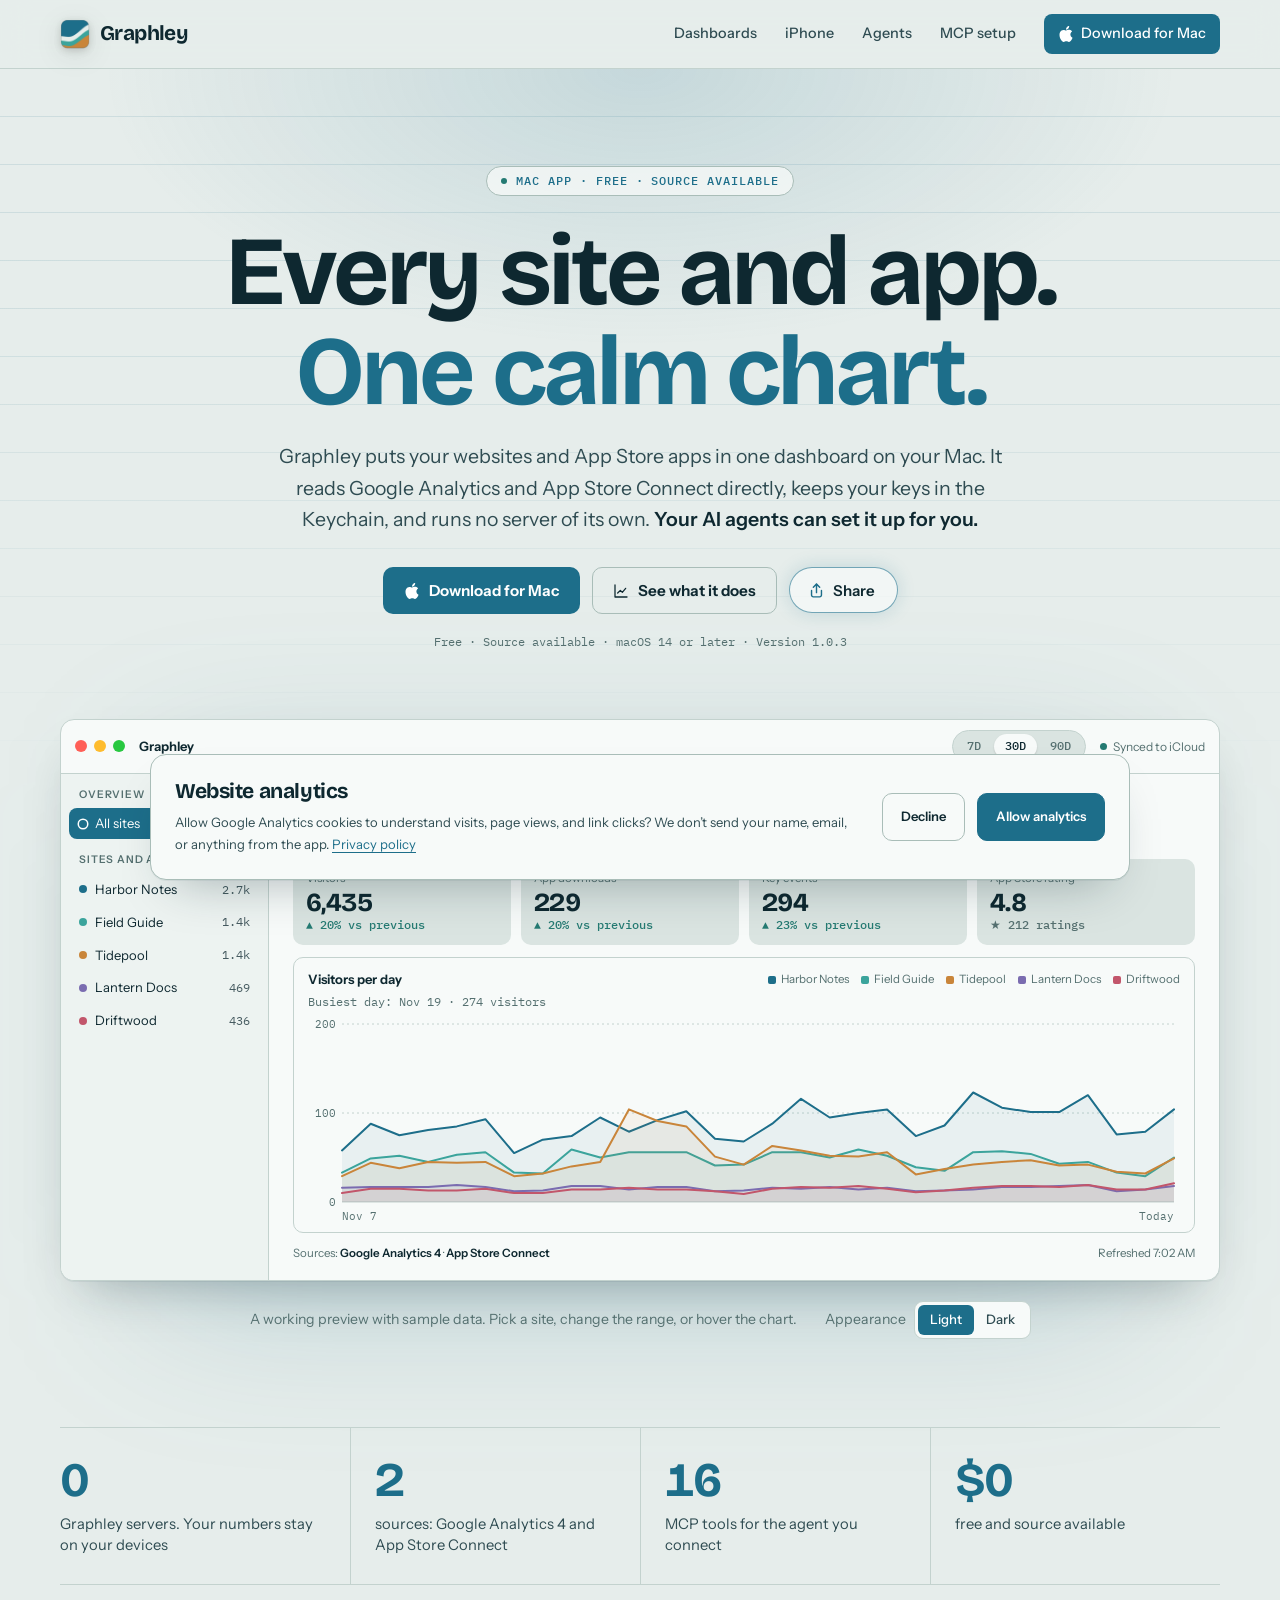
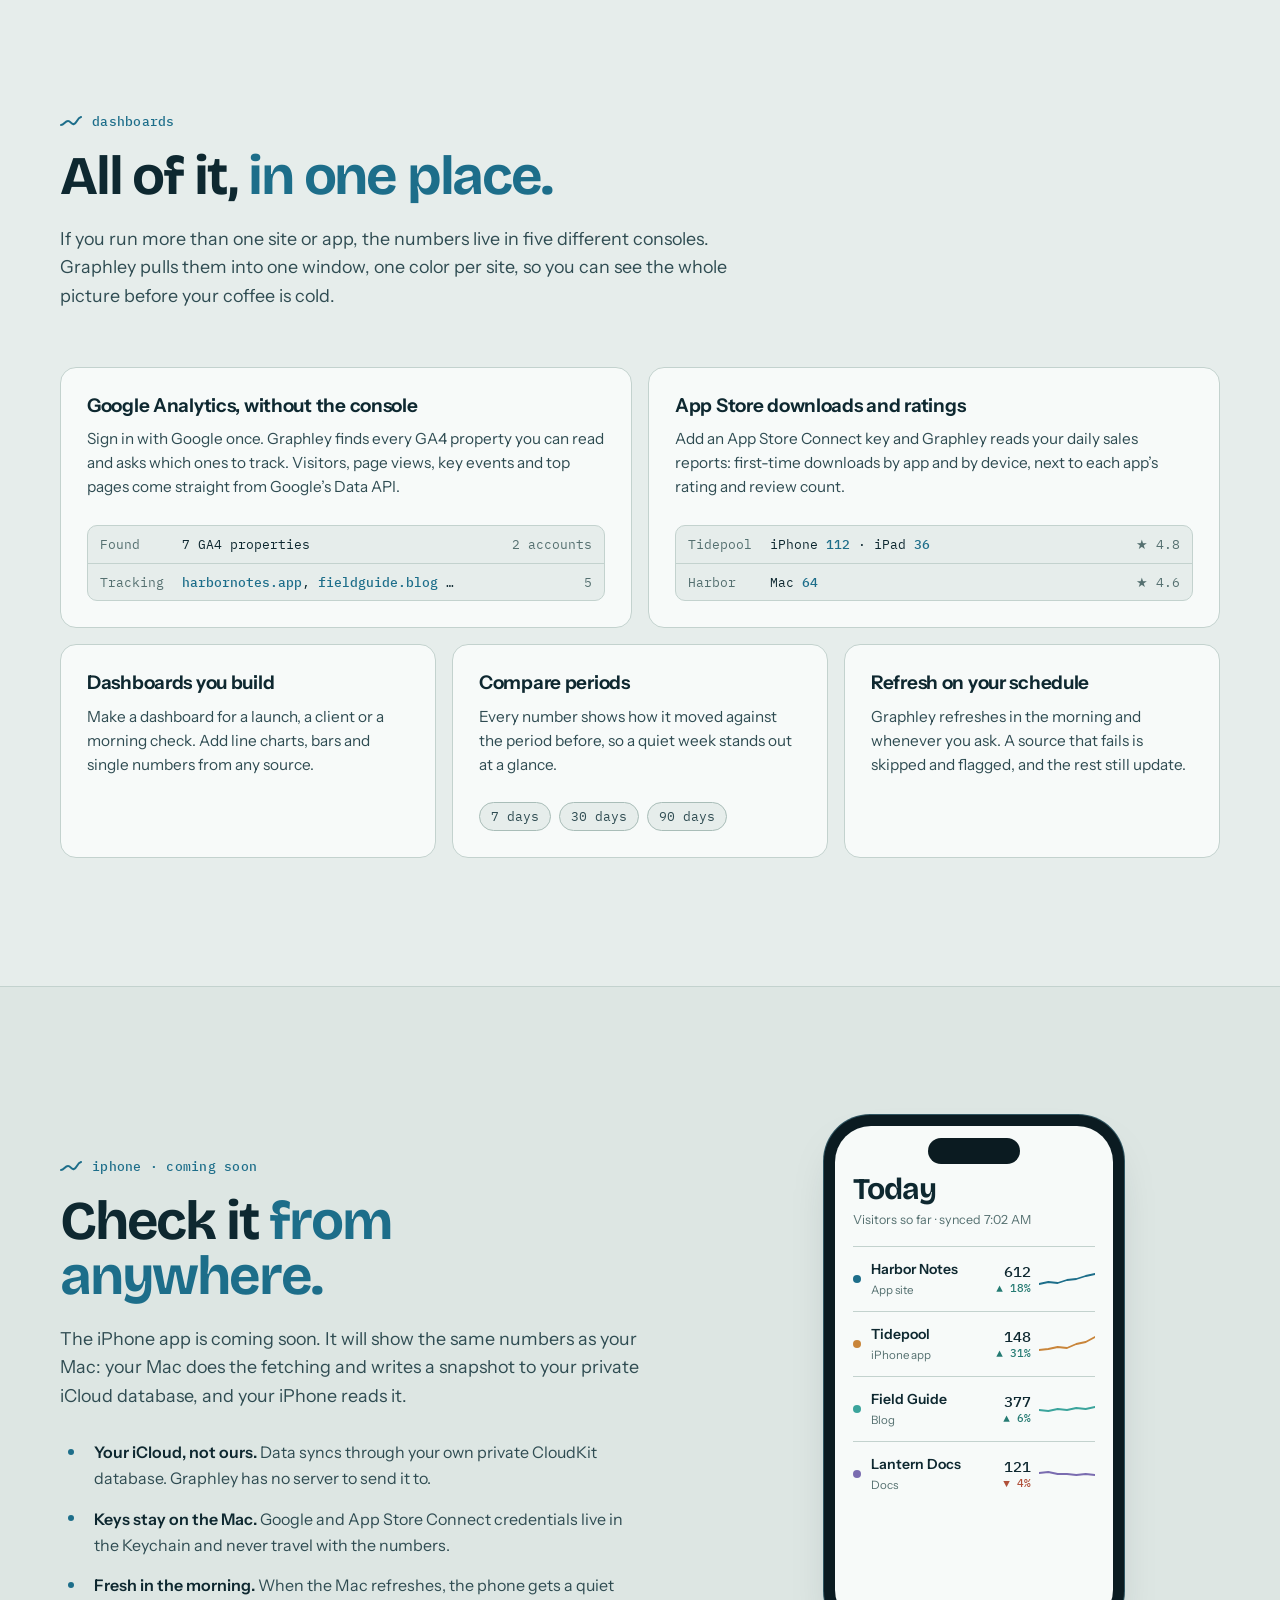
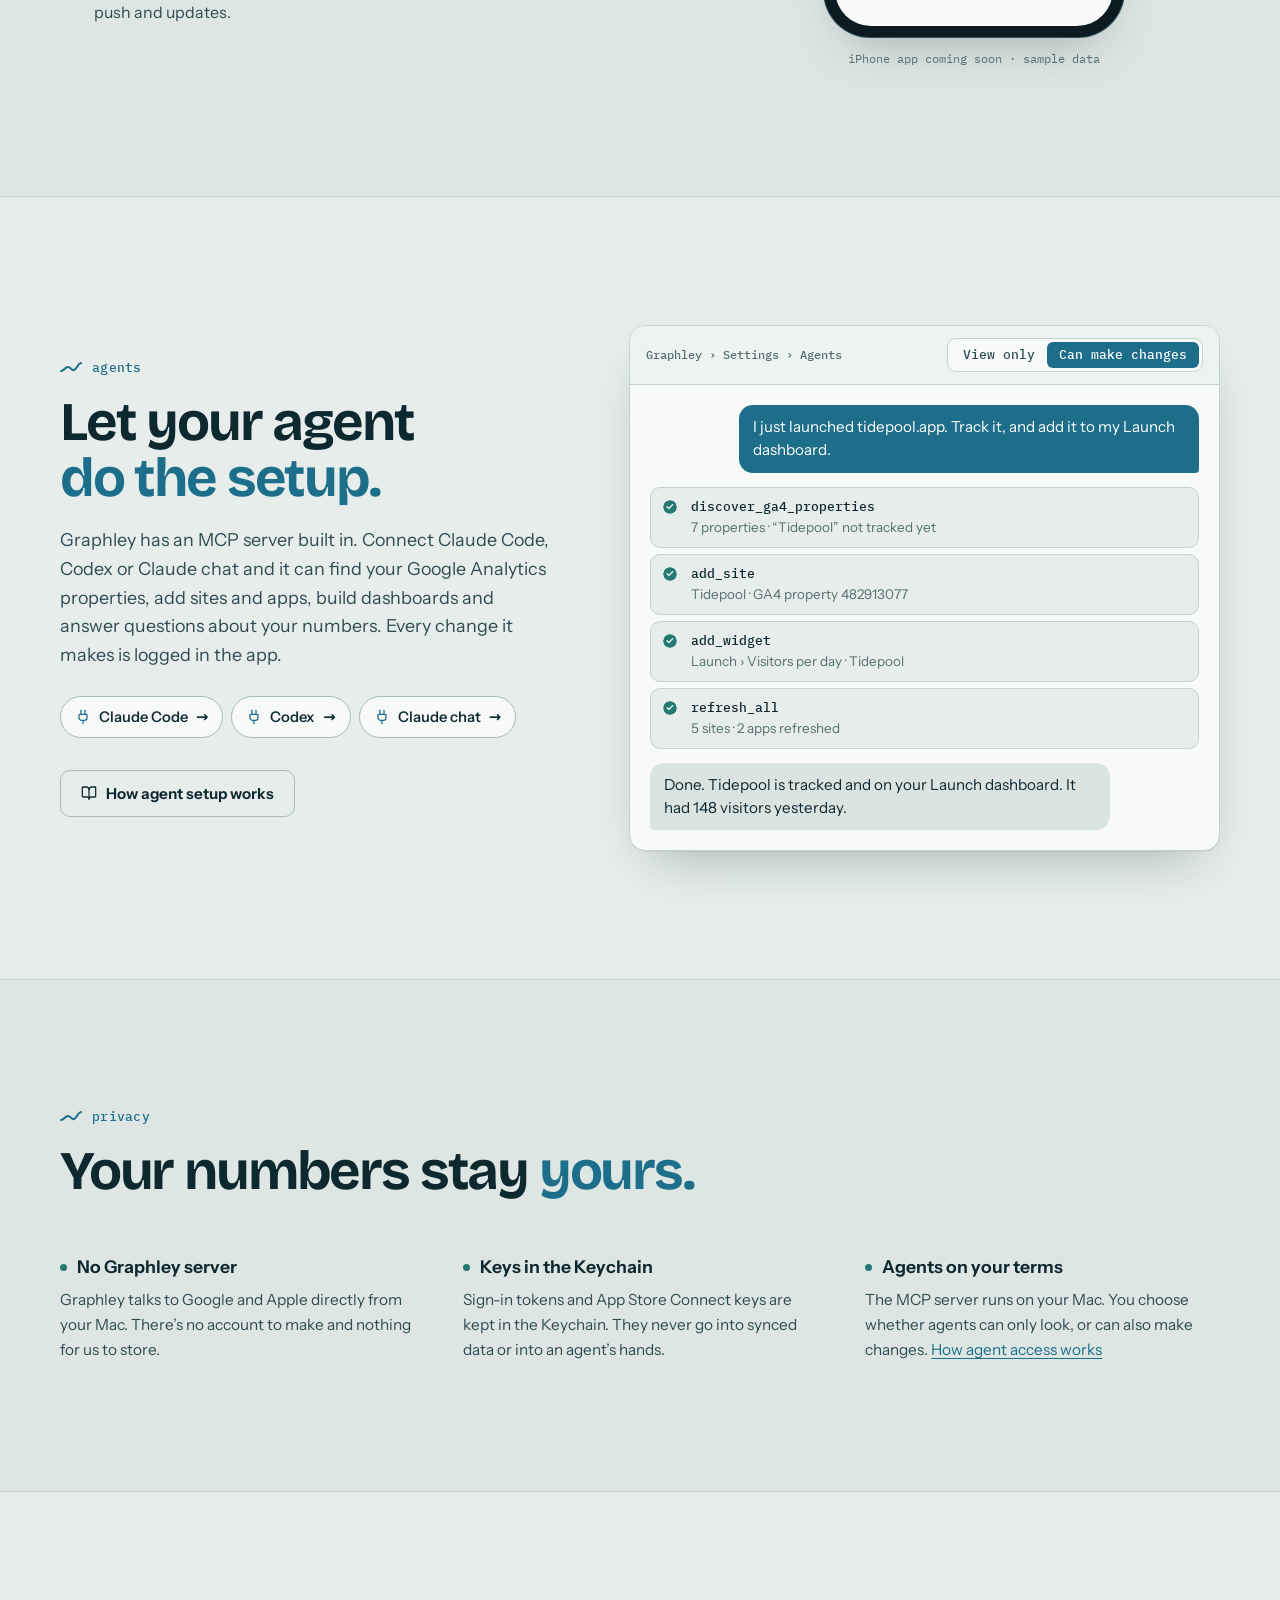
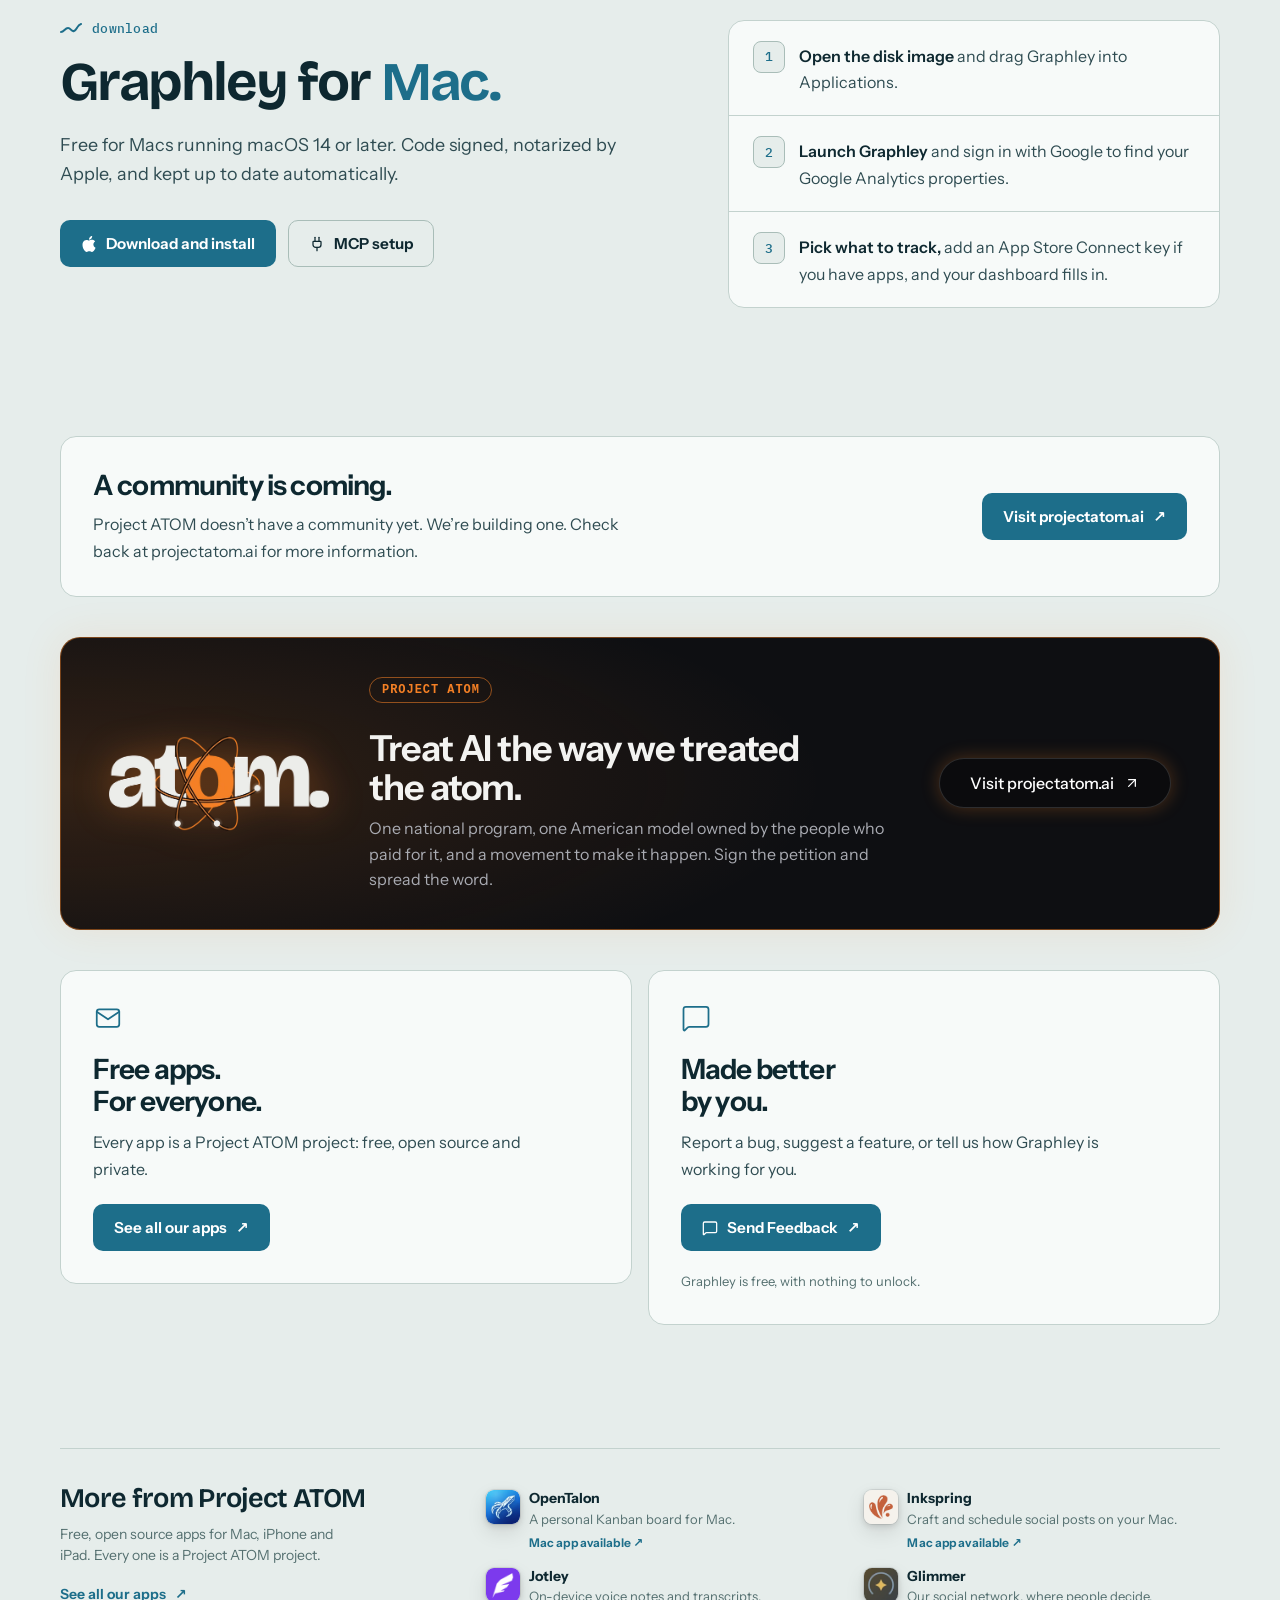
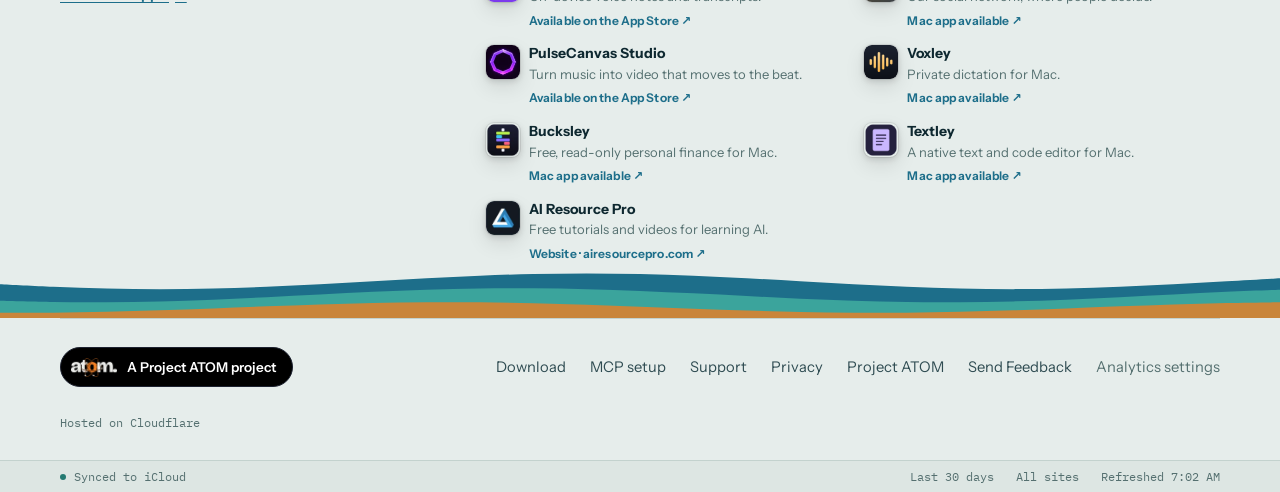
==== index.html @ 994858b3 "Describe Glimmer as our social network, not a life coach Co-Authored-By: Claude Opus 5.5 <noreply@an" ====
<!doctype html>
<html lang="en">
<head>
  <meta charset="utf-8">
  <meta name="viewport" content="width=device-width, initial-scale=1">
  <meta name="description" content="Graphley is a free, local-first analytics app for Mac. It puts every website and App Store app you run in one dashboard, from Google Analytics and App Store Connect, with no Graphley server. Your AI agents can set it up through its built-in MCP server. Free and source available. iPhone app coming soon.">
  <meta name="theme-color" content="#e6edeb" media="(prefers-color-scheme: light)">
  <meta name="theme-color" content="#0b1b21" media="(prefers-color-scheme: dark)">
  <link rel="canonical" href="https://graphley.ai/">
  <meta property="og:type" content="website">
  <meta property="og:site_name" content="Graphley">
  <meta property="og:locale" content="en_US">
  <meta property="og:title" content="Graphley · Your sites and apps in one dashboard, on your Mac">
  <meta property="og:description" content="Graphley is a free, local-first analytics app for Mac. It puts every website and App Store app you run in one dashboard, from Google Analytics and App Store Connect, with no Graphley server. Your AI agents can set it up through its built-in MCP server. Free and source available. iPhone app coming soon.">
  <meta property="og:url" content="https://graphley.ai/">
  <meta property="og:image" content="https://graphley.ai/social-card.png?v=20261124">
  <meta property="og:image:type" content="image/png">
  <meta property="og:image:width" content="1200">
  <meta property="og:image:height" content="630">
  <meta property="og:image:alt" content="Graphley. Every site and app, one calm chart. Analytics for your Mac. Free and source available.">
  <meta name="twitter:card" content="summary_large_image">
  <meta name="twitter:title" content="Graphley · Your sites and apps in one dashboard, on your Mac">
  <meta name="twitter:description" content="Graphley is a free, local-first analytics app for Mac. It puts every website and App Store app you run in one dashboard, from Google Analytics and App Store Connect, with no Graphley server. Your AI agents can set it up through its built-in MCP server. Free and source available. iPhone app coming soon.">
  <meta name="twitter:image" content="https://graphley.ai/social-card.png?v=20261124">
  <meta name="author" content="Project ATOM">
  <meta name="google-site-verification" content="0vROIKaO6XMvtjj9IjCOEPsr26qcvrqohH7mbLpWpfk">
  <meta name="msvalidate.01" content="E2001B47E91F72A19BB1E8E642B26928">
  <link rel="icon" href="/favicon.png?v=20261124" type="image/png">
  <link rel="apple-touch-icon" href="/assets/apple-touch-icon.png?v=20261124">
  <link rel="preload" href="/assets/fonts/bricolage-grotesque-latin-wght-normal.woff2" as="font" type="font/woff2" crossorigin>
  <link rel="stylesheet" href="/assets/site.css">
  <link rel="stylesheet" href="/atom-family.css">
  <link rel="stylesheet" href="/project-atom/project-atom-promo.css?v=20261126b">
  <script src="/assets/analytics.js" data-ga="G-5X9MHZPLGK" data-site="graphley" data-host="graphley.ai" data-privacy="/privacy/" data-footer=".footer nav" data-css="/assets/analytics.css" defer></script>
  <script src="/assets/site.js" defer></script>
  <script src="/assets/share.js" defer></script>
  <title>Graphley · Your sites and apps in one dashboard, on your Mac</title>
  <script type="application/ld+json">{"@context":"https://schema.org","@graph":[{"@type":"WebSite","@id":"https://graphley.ai/#website","url":"https://graphley.ai/","name":"Graphley","description":"Graphley is a free, local-first analytics app for Mac. It puts every website and App Store app you run in one dashboard, from Google Analytics and App Store Connect, with no Graphley server. Your AI agents can set it up through its built-in MCP server. Free and source available. iPhone app coming soon.","inLanguage":"en-US","publisher":{"@id":"https://projectatom.ai/#org"}},{"@type":"WebPage","@id":"https://graphley.ai/#webpage","url":"https://graphley.ai/","name":"Graphley · Your sites and apps in one dashboard, on your Mac","description":"Graphley is a free, local-first analytics app for Mac. It puts every website and App Store app you run in one dashboard, from Google Analytics and App Store Connect, with no Graphley server. Your AI agents can set it up through its built-in MCP server. Free and source available. iPhone app coming soon.","isPartOf":{"@id":"https://graphley.ai/#website"},"inLanguage":"en-US","publisher":{"@id":"https://projectatom.ai/#org"},"about":{"@id":"https://graphley.ai/#app"},"mainEntity":{"@id":"https://graphley.ai/#app"}},{"@type":"SoftwareApplication","@id":"https://graphley.ai/#app","name":"Graphley","url":"https://graphley.ai/","description":"Graphley is a free, local-first analytics app for Mac. It puts every website and App Store app you run in one dashboard, from Google Analytics and App Store Connect, with no Graphley server. Your AI agents can set it up through its built-in MCP server. Free and source available. iPhone app coming soon.","applicationCategory":"BusinessApplication","applicationSubCategory":"Web and app analytics","operatingSystem":"macOS 14 or later","softwareVersion":"1.0.3","isAccessibleForFree":true,"offers":{"@type":"Offer","price":"0","priceCurrency":"USD","availability":"https://schema.org/InStock"},"downloadUrl":"https://graphley.ai/downloads/Graphley-1.0.3.dmg","installUrl":"https://graphley.ai/download/","image":"https://graphley.ai/assets/icon.png?v=20261124","featureList":["Every website and App Store app in one dashboard","Google Analytics 4, App Store Connect, Search Console, Bing and follower sources","Dashboards you build from charts and numbers","Compare any period with the one before","Keys kept in the Keychain, never on a server","Signed automatic updates","Built-in MCP server with 23 tools for Claude Code, Codex and Claude chat"],"author":{"@id":"https://projectatom.ai/#org"},"publisher":{"@id":"https://projectatom.ai/#org"},"sameAs":["https://projectatom.ai/apps"]},{"@type":"Organization","@id":"https://projectatom.ai/#org","name":"Project ATOM","url":"https://projectatom.ai/","logo":"https://projectatom.ai/action/atom/atom-lockup.webp"}]}</script>
</head>
<body>
  <a class="skip" href="#main">Skip to content</a>
  <header class="site-header">
    <div class="shell nav">
      <a class="wordmark" href="/" aria-label="Graphley home"><img src="/assets/icon.png?v=20261124" alt="" width="30" height="30">Graphley</a>
      <nav aria-label="Main">
        <a class="nav-hide" href="/#dashboards">Dashboards</a>
        <a class="nav-hide" href="/#iphone">iPhone</a>
        <a class="nav-hide" href="/#agents">Agents</a>
        <a class="nav-hide-sm" href="/mcp/">MCP setup</a>
        <a class="nav-cta" href="/download/"><svg width="16" height="16" viewBox="0 0 24 24" fill="currentColor" aria-hidden="true" focusable="false"><path d="M12.152 6.896c-.948 0-2.415-1.078-3.96-1.04-2.04.027-3.91 1.183-4.961 3.014-2.117 3.675-.546 9.103 1.519 12.09 1.013 1.454 2.208 3.09 3.792 3.039 1.52-.065 2.09-.987 3.935-.987 1.831 0 2.35.987 3.96.948 1.637-.026 2.676-1.48 3.676-2.948 1.156-1.688 1.636-3.325 1.662-3.415-.039-.013-3.182-1.221-3.22-4.857-.026-3.04 2.48-4.494 2.597-4.559-1.429-2.09-3.623-2.324-4.39-2.376-2-.156-3.675 1.09-4.61 1.09zM15.53 3.83c.843-1.012 1.4-2.427 1.245-3.83-1.207.052-2.662.805-3.532 1.818-.78.896-1.454 2.338-1.273 3.714 1.338.104 2.715-.688 3.559-1.701"/></svg> Download for Mac</a>
      </nav>
    </div>
  </header>

  <main id="main">
    <section class="hero" aria-labelledby="hero-title">
      <div class="shell">
        <p class="pill"><i></i>Mac app · Free · Source available</p>
        <h1 id="hero-title">Every site and app. <em>One calm chart.</em></h1>
        <p class="lead">Graphley puts your websites and App Store apps in one dashboard on your Mac. It reads Google Analytics and App Store Connect directly, keeps your keys in the Keychain, and runs no server of its own. <strong>Your AI agents can set it up for you.</strong></p>
        <div class="actions">
          <a class="button" href="/download/"><svg width="16" height="16" viewBox="0 0 24 24" fill="currentColor" aria-hidden="true" focusable="false"><path d="M12.152 6.896c-.948 0-2.415-1.078-3.96-1.04-2.04.027-3.91 1.183-4.961 3.014-2.117 3.675-.546 9.103 1.519 12.09 1.013 1.454 2.208 3.09 3.792 3.039 1.52-.065 2.09-.987 3.935-.987 1.831 0 2.35.987 3.96.948 1.637-.026 2.676-1.48 3.676-2.948 1.156-1.688 1.636-3.325 1.662-3.415-.039-.013-3.182-1.221-3.22-4.857-.026-3.04 2.48-4.494 2.597-4.559-1.429-2.09-3.623-2.324-4.39-2.376-2-.156-3.675 1.09-4.61 1.09zM15.53 3.83c.843-1.012 1.4-2.427 1.245-3.83-1.207.052-2.662.805-3.532 1.818-.78.896-1.454 2.338-1.273 3.714 1.338.104 2.715-.688 3.559-1.701"/></svg> Download for Mac</a>
          <a class="button secondary" href="#dashboards"><svg width="16" height="16" viewBox="0 0 24 24" fill="none" stroke="currentColor" stroke-width="1.9" stroke-linecap="round" stroke-linejoin="round" aria-hidden="true"><path d="M3 3v18h18"/><path d="m7 15 4-4 3 3 5-6"/></svg>See what it does</a>
          <button type="button" class="pm-share-btn gx-share" data-pm-share data-share-url="https://graphley.ai/" data-share-title="Graphley" data-share-text="Every site and app in one calm chart, on your Mac. Free." aria-haspopup="menu" aria-label="Share Graphley"><svg viewBox="0 0 24 24" fill="none" stroke="currentColor" stroke-width="2" stroke-linecap="round" stroke-linejoin="round" aria-hidden="true"><path d="M12 3v12"/><path d="m7.5 7.5 4.5-4.5 4.5 4.5"/><path d="M5 12v6.5A2.5 2.5 0 0 0 7.5 21h9a2.5 2.5 0 0 0 2.5-2.5V12"/></svg><span data-pm-share-label>Share</span></button>
        </div>
        <p class="fineprint">Free · Source available · macOS 14 or later · Version <span data-release="version">1.0.3</span></p>

        <div class="stage">
          <div class="gw" data-appearance="light" role="group" aria-label="Working preview of the Graphley window, with sample data">
            <div class="gw-title">
              <span class="lights" aria-hidden="true"><i></i><i></i><i></i></span>
              <b>Graphley</b>
              <span class="grow"></span>
              <span class="seg" role="group" aria-label="Date range">
                <button type="button" data-days="7" aria-pressed="false">7D</button>
                <button type="button" data-days="30" aria-pressed="true">30D</button>
                <button type="button" data-days="90" aria-pressed="false">90D</button>
              </span>
              <span class="sync"><i></i><span>Synced to iCloud</span></span>
            </div>
            <div class="gw-body">
              <div class="gw-side">
                <span class="side-label">Overview</span>
                <button type="button" class="site" data-site-to="all" aria-pressed="true"><span class="dot k1"></span>All sites<span class="n">5</span></button>
                <span class="side-label">Sites and apps</span>
                <button type="button" class="site" data-site-to="harbor" aria-pressed="false"><span class="dot k1"></span>Harbor Notes<span class="n">–</span></button>
                <button type="button" class="site" data-site-to="field" aria-pressed="false"><span class="dot k2"></span>Field Guide<span class="n">–</span></button>
                <button type="button" class="site" data-site-to="tidepool" aria-pressed="false"><span class="dot k3"></span>Tidepool<span class="n">–</span></button>
                <button type="button" class="site" data-site-to="lantern" aria-pressed="false"><span class="dot k4"></span>Lantern Docs<span class="n">–</span></button>
                <button type="button" class="site" data-site-to="drift" aria-pressed="false"><span class="dot k5"></span>Driftwood<span class="n">–</span></button>
              </div>
              <div class="gw-main">
                <div class="gw-head"><h3 data-k="title">All sites</h3><p data-k="sub">5 sites and apps · last 30 days</p></div>
                <div class="gw-kpis">
                  <div class="gw-kpi" data-i="0"><div class="l">Visitors</div><div class="v">–</div><div class="d"></div></div>
                  <div class="gw-kpi" data-i="1"><div class="l">App downloads</div><div class="v">–</div><div class="d"></div></div>
                  <div class="gw-kpi" data-i="2"><div class="l">Key events</div><div class="v">–</div><div class="d"></div></div>
                  <div class="gw-kpi"><div class="l">App Store rating</div><div class="v">4.8</div><div class="d">★ 212 ratings</div></div>
                </div>
                <div class="gw-chart">
                  <div class="gw-chart-head"><b>Visitors per day</b><span class="gw-legend"><span data-site="harbor"><i class="k1"></i>Harbor Notes</span><span data-site="field"><i class="k2"></i>Field Guide</span><span data-site="tidepool"><i class="k3"></i>Tidepool</span><span data-site="lantern"><i class="k4"></i>Lantern Docs</span><span data-site="drift"><i class="k5"></i>Driftwood</span></span><span class="gw-readout" aria-live="polite"></span></div>
                  <svg viewBox="0 0 640 200" role="img" aria-label="Line chart of visitors per day, one line per site"></svg>
                </div>
                <div class="gw-foot"><span>Sources: <b>Google Analytics 4</b> · <b>App Store Connect</b></span><span>Refreshed 7:02 AM</span></div>
              </div>
            </div>
          </div>
          <div class="stage-note">
            <span>A working preview with sample data. Pick a site, change the range, or hover the chart.</span>
            <span class="chooser"><span id="look-label">Appearance</span>
              <span class="opts" role="group" aria-labelledby="look-label">
                <button type="button" data-look="light" aria-pressed="true">Light</button>
                <button type="button" data-look="dark" aria-pressed="false">Dark</button>
              </span>
            </span>
          </div>
        </div>

        <dl class="facts">
          <div><dt>0</dt><dd>Graphley servers. Your numbers stay on your devices</dd></div>
          <div><dt>2</dt><dd>sources: Google Analytics 4 and App Store Connect</dd></div>
          <div><dt>16</dt><dd>MCP tools for the agent you connect</dd></div>
          <div><dt>$0</dt><dd>free and source available</dd></div>
        </dl>
      </div>
    </section>

    <section id="dashboards" class="section">
      <div class="shell">
        <div class="section-head">
          <span class="mark">dashboards</span>
          <h2>All of it, <em>in one place.</em></h2>
          <p class="lead">If you run more than one site or app, the numbers live in five different consoles. Graphley pulls them into one window, one color per site, so you can see the whole picture before your coffee is cold.</p>
        </div>
        <div class="bento">
          <article class="card wide">
            <h3>Google Analytics, without the console</h3>
            <p>Sign in with Google once. Graphley finds every GA4 property you can read and asks which ones to track. Visitors, page views, key events and top pages come straight from Google’s Data API.</p>
            <div class="visual"><div class="mini" aria-hidden="true">
              <div class="mini-row"><span class="lbl">Found</span><span class="val">7 GA4 properties</span><span class="end">2 accounts</span></div>
              <div class="mini-row"><span class="lbl">Tracking</span><span class="val"><b>harbornotes.app</b>, <b>fieldguide.blog</b> …</span><span class="end">5</span></div>
            </div></div>
          </article>
          <article class="card wide">
            <h3>App Store downloads and ratings</h3>
            <p>Add an App Store Connect key and Graphley reads your daily sales reports: first-time downloads by app and by device, next to each app’s rating and review count.</p>
            <div class="visual"><div class="mini" aria-hidden="true">
              <div class="mini-row"><span class="lbl">Tidepool</span><span class="val">iPhone <b>112</b> · iPad <b>36</b></span><span class="end">★ 4.8</span></div>
              <div class="mini-row"><span class="lbl">Harbor</span><span class="val">Mac <b>64</b></span><span class="end">★ 4.6</span></div>
            </div></div>
          </article>
          <article class="card">
            <h3>Dashboards you build</h3>
            <p>Make a dashboard for a launch, a client or a morning check. Add line charts, bars and single numbers from any source.</p>
          </article>
          <article class="card">
            <h3>Compare periods</h3>
            <p>Every number shows how it moved against the period before, so a quiet week stands out at a glance.</p>
            <div class="visual"><ul class="chips"><li>7 days</li><li>30 days</li><li>90 days</li></ul></div>
          </article>
          <article class="card">
            <h3>Refresh on your schedule</h3>
            <p>Graphley refreshes in the morning and whenever you ask. A source that fails is skipped and flagged, and the rest still update.</p>
          </article>
        </div>
      </div>
    </section>

    <section id="iphone" class="section band">
      <div class="shell split">
        <div>
          <span class="mark">iphone · coming soon</span>
          <h2>Check it <em>from anywhere.</em></h2>
          <p class="lead">The iPhone app is coming soon. It will show the same numbers as your Mac: your Mac does the fetching and writes a snapshot to your private iCloud database, and your iPhone reads it.</p>
          <ul class="ticks">
            <li><span><strong>Your iCloud, not ours.</strong> Data syncs through your own private CloudKit database. Graphley has no server to send it to.</span></li>
            <li><span><strong>Keys stay on the Mac.</strong> Google and App Store Connect credentials live in the Keychain and never travel with the numbers.</span></li>
            <li><span><strong>Fresh in the morning.</strong> When the Mac refreshes, the phone gets a quiet push and updates.</span></li>
          </ul>
        </div>
        <figure class="phone">
          <div class="phone-frame">
            <div class="phone-screen">
              <h4>Today</h4>
              <p class="sub">Visitors so far · synced 7:02 AM</p>
              <div class="phone-row"><i class="k1"></i><span><b>Harbor Notes</b><small>App site</small></span><span class="num">612<svg viewBox="0 0 56 20" aria-hidden="true"><path class="k1" d="M0.0 15.0 L9.3 13.0 L18.7 14.0 L28.0 11.0 L37.3 10.0 L46.7 7.0 L56.0 5.0"/></svg><em class="">▲ 18%</em></span></div>
              <div class="phone-row"><i class="k3"></i><span><b>Tidepool</b><small>iPhone app</small></span><span class="num">148<svg viewBox="0 0 56 20" aria-hidden="true"><path class="k3" d="M0.0 16.0 L9.3 15.0 L18.7 13.0 L28.0 14.0 L37.3 10.0 L46.7 8.0 L56.0 3.0"/></svg><em class="">▲ 31%</em></span></div>
              <div class="phone-row"><i class="k2"></i><span><b>Field Guide</b><small>Blog</small></span><span class="num">377<svg viewBox="0 0 56 20" aria-hidden="true"><path class="k2" d="M0.0 11.0 L9.3 12.0 L18.7 10.0 L28.0 11.0 L37.3 9.0 L46.7 10.0 L56.0 8.0"/></svg><em class="">▲ 6%</em></span></div>
              <div class="phone-row"><i class="k4"></i><span><b>Lantern Docs</b><small>Docs</small></span><span class="num">121<svg viewBox="0 0 56 20" aria-hidden="true"><path class="k4" d="M0.0 9.0 L9.3 8.0 L18.7 10.0 L28.0 10.0 L37.3 11.0 L46.7 10.0 L56.0 11.0"/></svg><em class="down">▼ 4%</em></span></div>
            </div>
          </div>
          <figcaption>iPhone app coming soon · sample data</figcaption>
        </figure>
      </div>
    </section>

    <section id="agents" class="section">
      <div class="shell agent">
        <div>
          <span class="mark">agents</span>
          <h2>Let your agent <em>do the setup.</em></h2>
          <p class="lead">Graphley has an MCP server built in. Connect Claude Code, Codex or Claude chat and it can find your Google Analytics properties, add sites and apps, build dashboards and answer questions about your numbers. Every change it makes is logged in the app.</p>
          <div class="clients">
            <a href="/mcp/#claude-code"><svg width="16" height="16" viewBox="0 0 24 24" fill="none" stroke="currentColor" stroke-width="1.9" stroke-linecap="round" stroke-linejoin="round" aria-hidden="true"><path d="M12 22v-5"/><path d="M15 8V2"/><path d="M17 8a1 1 0 0 1 1 1v4a4 4 0 0 1-4 4h-4a4 4 0 0 1-4-4V9a1 1 0 0 1 1-1z"/><path d="M9 8V2"/></svg>Claude Code <span aria-hidden="true">→</span></a>
            <a href="/mcp/#codex"><svg width="16" height="16" viewBox="0 0 24 24" fill="none" stroke="currentColor" stroke-width="1.9" stroke-linecap="round" stroke-linejoin="round" aria-hidden="true"><path d="M12 22v-5"/><path d="M15 8V2"/><path d="M17 8a1 1 0 0 1 1 1v4a4 4 0 0 1-4 4h-4a4 4 0 0 1-4-4V9a1 1 0 0 1 1-1z"/><path d="M9 8V2"/></svg>Codex <span aria-hidden="true">→</span></a>
            <a href="/mcp/#claude-chat"><svg width="16" height="16" viewBox="0 0 24 24" fill="none" stroke="currentColor" stroke-width="1.9" stroke-linecap="round" stroke-linejoin="round" aria-hidden="true"><path d="M12 22v-5"/><path d="M15 8V2"/><path d="M17 8a1 1 0 0 1 1 1v4a4 4 0 0 1-4 4h-4a4 4 0 0 1-4-4V9a1 1 0 0 1 1-1z"/><path d="M9 8V2"/></svg>Claude chat <span aria-hidden="true">→</span></a>
          </div>
          <div class="actions"><a class="button secondary" href="/mcp/"><svg width="16" height="16" viewBox="0 0 24 24" fill="none" stroke="currentColor" stroke-width="1.9" stroke-linecap="round" stroke-linejoin="round" aria-hidden="true"><path d="M12 7v14"/><path d="M3 18a1 1 0 0 1-1-1V4a1 1 0 0 1 1-1h5a4 4 0 0 1 4 4 4 4 0 0 1 4-4h5a1 1 0 0 1 1 1v13a1 1 0 0 1-1 1h-6a3 3 0 0 0-3 3 3 3 0 0 0-3-3z"/></svg>How agent setup works</a></div>
        </div>
        <div class="session" data-mode="write">
          <div class="session-bar">
            <span id="mode-label">Graphley › Settings › Agents</span>
            <span class="chooser"><span class="opts" role="group" aria-labelledby="mode-label">
              <button type="button" data-mode-to="read" aria-pressed="false">View only</button>
              <button type="button" data-mode-to="write" aria-pressed="true">Can make changes</button>
            </span></span>
          </div>
          <div class="session-body">
            <p class="say you">I just launched tidepool.app. Track it, and add it to my Launch dashboard.</p>
            <ul class="calls">
              <li><div><b>discover_ga4_properties</b><span>7 properties · “Tidepool” not tracked yet</span></div></li>
              <li class="only-write"><div><b>add_site</b><span>Tidepool · GA4 property 482913077</span></div></li>
              <li class="only-write"><div><b>add_widget</b><span>Launch › Visitors per day · Tidepool</span></div></li>
              <li class="only-write"><div><b>refresh_all</b><span>5 sites · 2 apps refreshed</span></div></li>
              <li class="only-read blocked"><div><b>add_site</b><span>Agents can view only. Turn on “Let agents make changes” in Settings → Agents.</span></div></li>
            </ul>
            <p class="say agent-says only-write">Done. Tidepool is tracked and on your Launch dashboard. It had 148 visitors yesterday.</p>
            <p class="say agent-says only-read">I found the Tidepool property. Graphley is set to view only, so I haven’t added it.</p>
          </div>
        </div>
      </div>
    </section>

    <section id="privacy" class="section band" aria-labelledby="privacy-title">
      <div class="shell">
        <div class="section-head">
          <span class="mark">privacy</span>
          <h2 id="privacy-title">Your numbers stay <em>yours.</em></h2>
        </div>
        <div class="trio">
          <div><h3>No Graphley server</h3><p>Graphley talks to Google and Apple directly from your Mac. There’s no account to make and nothing for us to store.</p></div>
          <div><h3>Keys in the Keychain</h3><p>Sign-in tokens and App Store Connect keys are kept in the Keychain. They never go into synced data or into an agent’s hands.</p></div>
          <div><h3>Agents on your terms</h3><p>The MCP server runs on your Mac. You choose whether agents can only look, or can also make changes. <a href="/privacy/#mcp">How agent access works</a></p></div>
        </div>
      </div>
    </section>

    <section id="download" class="section" aria-labelledby="download-title">
      <div class="shell split install">
        <div>
          <span class="mark">download</span>
          <h2 id="download-title">Graphley for <em>Mac.</em></h2>
          <p class="lead">Free for Macs running macOS 14 or later. Code signed, notarized by Apple, and kept up to date automatically.</p>
          <div class="actions">
            <a class="button" href="/download/"><svg width="16" height="16" viewBox="0 0 24 24" fill="currentColor" aria-hidden="true" focusable="false"><path d="M12.152 6.896c-.948 0-2.415-1.078-3.96-1.04-2.04.027-3.91 1.183-4.961 3.014-2.117 3.675-.546 9.103 1.519 12.09 1.013 1.454 2.208 3.09 3.792 3.039 1.52-.065 2.09-.987 3.935-.987 1.831 0 2.35.987 3.96.948 1.637-.026 2.676-1.48 3.676-2.948 1.156-1.688 1.636-3.325 1.662-3.415-.039-.013-3.182-1.221-3.22-4.857-.026-3.04 2.48-4.494 2.597-4.559-1.429-2.09-3.623-2.324-4.39-2.376-2-.156-3.675 1.09-4.61 1.09zM15.53 3.83c.843-1.012 1.4-2.427 1.245-3.83-1.207.052-2.662.805-3.532 1.818-.78.896-1.454 2.338-1.273 3.714 1.338.104 2.715-.688 3.559-1.701"/></svg> Download and install</a>
            <a class="button secondary" href="/mcp/"><svg width="16" height="16" viewBox="0 0 24 24" fill="none" stroke="currentColor" stroke-width="1.9" stroke-linecap="round" stroke-linejoin="round" aria-hidden="true"><path d="M12 22v-5"/><path d="M15 8V2"/><path d="M17 8a1 1 0 0 1 1 1v4a4 4 0 0 1-4 4h-4a4 4 0 0 1-4-4V9a1 1 0 0 1 1-1z"/><path d="M9 8V2"/></svg>MCP setup</a>
          </div>
        </div>
        <ol class="install-steps" aria-label="Getting started">
          <li><span><strong>Open the disk image</strong> and drag Graphley into Applications.</span></li>
          <li><span><strong>Launch Graphley</strong> and sign in with Google to find your Google Analytics properties.</span></li>
          <li><span><strong>Pick what to track,</strong> add an App Store Connect key if you have apps, and your dashboard fills in.</span></li>
        </ol>
      </div>
    </section>

    <div class="shell">
      <section id="discord" class="discord-callout" aria-labelledby="discord-title">
        <div class="discord-copy">
          <h2 id="discord-title">A community is coming.</h2>
          <p>Project ATOM doesn’t have a community yet. We’re building one. Check back at projectatom.ai for more information.</p>
        </div>
        <a class="button" href="https://projectatom.ai/" target="_blank" rel="noopener noreferrer">Visit projectatom.ai <span aria-hidden="true">↗</span></a>
      </section>
      <section class="pm-atom" id="project-atom" aria-label="Project ATOM">
        <a class="pm-atom-card" href="https://projectatom.ai" data-ga="atom_promo">
          <img class="pm-atom-mark" src="/project-atom/atom-lockup.webp?v=20261126" width="260" height="112" alt="atom" loading="lazy" decoding="async">
          <span class="pm-atom-copy">
            <span class="pm-atom-pill">Project ATOM</span>
            <span class="pm-atom-title" role="heading" aria-level="2">Treat AI the way we treated the&nbsp;atom.</span>
            <span class="pm-atom-text">One national program, one American model owned by the people who paid for it, and a movement to make it happen. Sign the petition and spread the&nbsp;word.</span>
          </span>
          <span class="pm-atom-btn">Visit projectatom.ai <svg viewBox="0 0 24 24" fill="none" stroke="currentColor" stroke-width="1.9" stroke-linecap="round" stroke-linejoin="round" aria-hidden="true"><path d="M7 7h10v10"/><path d="M7 17 17 7"/></svg></span>
        </a>
      </section>
      <section id="about" class="about-us" aria-labelledby="about-us-title">
        <div class="about-card">
          <svg class="about-icon" width="30" height="30" viewBox="0 0 24 24" fill="none" stroke="currentColor" stroke-width="1.4" stroke-linecap="round" stroke-linejoin="round" aria-hidden="true"><rect x="3" y="5" width="18" height="14" rx="2"/><path d="m3 7 9 6 9-6"/></svg>
          <h2 id="about-us-title">Free apps.<br>For everyone.</h2>
          <p>Every app is a Project ATOM project: free, open source and private.</p>
          <a class="button" href="https://projectatom.ai/apps" target="_blank" rel="noopener noreferrer">See all our apps <span aria-hidden="true">↗</span></a>
        </div>
        <div class="about-card">
          <svg class="about-icon" width="30" height="30" viewBox="0 0 24 24" fill="none" stroke="currentColor" stroke-width="1.4" stroke-linecap="round" stroke-linejoin="round" aria-hidden="true"><path d="M22 17a2 2 0 0 1-2 2H6.828a2 2 0 0 0-1.414.586l-2.202 2.202A.71.71 0 0 1 2 21.286V5a2 2 0 0 1 2-2h16a2 2 0 0 1 2 2z"/></svg>
          <h2 id="feedback-title">Made better<br>by you.</h2>
          <p>Report a bug, suggest a feature, or tell us how Graphley is working for you.</p>
          <div class="about-actions">
            <a class="button" href="https://projectatom.ai/apps?app=graphley#feedback"><svg width="16" height="16" viewBox="0 0 24 24" fill="none" stroke="currentColor" stroke-width="1.9" stroke-linecap="round" stroke-linejoin="round" aria-hidden="true"><path d="M22 17a2 2 0 0 1-2 2H6.828a2 2 0 0 0-1.414.586l-2.202 2.202A.71.71 0 0 1 2 21.286V5a2 2 0 0 1 2-2h16a2 2 0 0 1 2 2z"/></svg>Send Feedback <span aria-hidden="true">↗</span></a>
          </div>
          <p class="about-note">Graphley is free, with nothing to unlock.</p>
        </div>
      </section>
    </div>
  </main>

  <section class="atom-family-block" aria-labelledby="atom-family-title">
    <div class="shell family-shell">
      <div class="family-inner">
        <div class="family-about">
          <h2 id="atom-family-title" class="family-title">More from Project ATOM</h2>
          <p>Free, open source apps for Mac, iPhone and iPad. Every one is a Project ATOM project.</p>
          <a class="family-hub" href="https://projectatom.ai/apps">See all our apps&nbsp;<span aria-hidden="true">↗</span></a>
        </div>
        <ul class="family-apps" aria-label="Project ATOM apps">
        <li>
          <a class="family-entry" href="https://opentalon.ai/">
            <img src="/app-icons/opentalon.webp" alt="" width="34" height="34">
            <span><strong>OpenTalon</strong><span class="family-detail">A personal Kanban board for Mac.</span></span>
          </a>
          <a class="family-store" href="https://opentalon.ai/">Mac app available&nbsp;<span aria-hidden="true">↗</span></a>
        </li>
        <li>
          <a class="family-entry" href="https://inkspring.ai/">
            <img src="/app-icons/inkspring.webp" alt="" width="34" height="34">
            <span><strong>Inkspring</strong><span class="family-detail">Craft and schedule social posts on your Mac.</span></span>
          </a>
          <a class="family-store" href="https://inkspring.ai/">Mac app available&nbsp;<span aria-hidden="true">↗</span></a>
        </li>
        <li>
          <a class="family-entry" href="https://jotley.ai/">
            <img src="/app-icons/jotley.webp" alt="" width="34" height="34">
            <span><strong>Jotley</strong><span class="family-detail">On-device voice notes and transcripts.</span></span>
          </a>
          <a class="family-store" href="https://apps.apple.com/us/app/jotley-private-ai-notes/id6746770199">Available on the App Store&nbsp;<span aria-hidden="true">↗</span></a>
        </li>
        <li>
          <a class="family-entry" href="https://www.glimmertoday.com/">
            <img src="/app-icons/glimmer.webp" alt="" width="34" height="34">
            <span><strong>Glimmer</strong><span class="family-detail">Our social network, where people decide.</span></span>
          </a>
          <a class="family-store" href="https://www.glimmertoday.com/">Mac app available&nbsp;<span aria-hidden="true">↗</span></a>
        </li>
        <li>
          <a class="family-entry" href="https://pulsecanvas.ai/">
            <img src="/app-icons/pulsecanvas.webp" alt="" width="34" height="34">
            <span><strong>PulseCanvas Studio</strong><span class="family-detail">Turn music into video that moves to the beat.</span></span>
          </a>
          <a class="family-store" href="https://apps.apple.com/us/app/pulsecanvas-studio/id6821642700">Available on the App Store&nbsp;<span aria-hidden="true">↗</span></a>
        </li>
        <li>
          <a class="family-entry" href="https://voxley.si/">
            <img src="/app-icons/voxley.webp" alt="" width="34" height="34">
            <span><strong>Voxley</strong><span class="family-detail">Private dictation for Mac.</span></span>
          </a>
          <a class="family-store" href="https://voxley.si/">Mac app available&nbsp;<span aria-hidden="true">↗</span></a>
        </li>
        <li>
          <a class="family-entry" href="https://bucksley.ai/">
            <img src="/app-icons/bucksley.webp?v=20261126" alt="" width="34" height="34">
            <span><strong>Bucksley</strong><span class="family-detail">Free, read-only personal finance for Mac.</span></span>
          </a>
          <a class="family-store" href="https://bucksley.ai/download/">Mac app available&nbsp;<span aria-hidden="true">↗</span></a>
        </li>
        <li>
          <a class="family-entry" href="https://textley.ai/">
            <img src="/app-icons/textley.webp" alt="" width="34" height="34">
            <span><strong>Textley</strong><span class="family-detail">A native text and code editor for Mac.</span></span>
          </a>
          <a class="family-store" href="https://textley.ai/">Mac app available&nbsp;<span aria-hidden="true">↗</span></a>
        </li>
        <li>
          <a class="family-entry" href="https://airesourcepro.com/">
            <img src="/app-icons/airesourcepro.webp" alt="" width="34" height="34">
            <span><strong>AI Resource Pro</strong><span class="family-detail">Free tutorials and videos for learning AI.</span></span>
          </a>
          <a class="family-store" href="https://airesourcepro.com/">Website · airesourcepro.com&nbsp;<span aria-hidden="true">↗</span></a>
        </li>
        </ul>
      </div>
    </div>
  </section>

  <footer>
    <div class="shell footer">
      <a class="product-credit" href="https://projectatom.ai/" target="_blank" rel="noopener noreferrer"><img src="/project-atom/atom-credit.webp" width="46" height="20" alt="" style="width:46px;height:20px;border-radius:0;box-shadow:none;outline:0;border:0;filter:none"><span>A Project ATOM project</span></a>
      <nav aria-label="Footer"><a href="/download/">Download</a><a href="/mcp/">MCP setup</a><a href="/help/">Support</a><a href="/privacy/">Privacy</a><a href="https://projectatom.ai/">Project ATOM</a><a href="https://projectatom.ai/apps?app=graphley#feedback">Send Feedback</a></nav>
    </div>
    <div class="shell footer-credit">
      <span>Hosted on Cloudflare</span>
    </div>
    <div class="statusbar" aria-hidden="true"><div class="shell"><span><i></i>Synced to iCloud</span><span class="grow"></span><span>Last 30 days</span><span>All sites</span><span>Refreshed 7:02 AM</span></div></div>
  </footer>
  <script src="/assets/pm-year.js" defer></script>
</body>
</html>
---- assets/site.css ----
/* Graphley site. The "Tide table" direction: a calm sea-glass ground, harbor-blue ink,
   a sturdy grotesk for headings and mono figures that line up, one color per site.
   Same structure as the other app sites. The page's own motif is the tide
   chart: faint ruled lines behind the hero, a working dashboard in it, and a status
   bar at the foot. The site follows the system appearance; the preview has its own toggle. */

@font-face {
  font-family: "Bricolage Grotesque";
  src: url("/assets/fonts/bricolage-grotesque-latin-wght-normal.woff2") format("woff2");
  font-weight: 200 800;
  font-display: swap;
}
@font-face {
  font-family: "Instrument Sans";
  src: url("/assets/fonts/instrument-sans-latin-wght-normal.woff2") format("woff2");
  font-weight: 400 700;
  font-display: swap;
}
@font-face {
  font-family: "IBM Plex Mono";
  src: url("/assets/fonts/ibm-plex-mono-latin-400-normal.woff2") format("woff2");
  font-weight: 400;
  font-display: swap;
}
@font-face {
  font-family: "IBM Plex Mono";
  src: url("/assets/fonts/ibm-plex-mono-latin-500-normal.woff2") format("woff2");
  font-weight: 500;
  font-display: swap;
}

:root {
  color-scheme: light;
  --bg: #e6edeb;
  --bg-2: #dde6e3;
  --surface: #f7faf9;
  --surface-2: #edf3f1;
  --sunk: #dae4e1;
  --line: #c3d2ce;
  --line-2: #a9bdb8;
  --ink: #0e2830;
  --ink-2: #2f4c52;
  --muted: #557070;
  /* Brand: the four colors of the Stacked tide icon (mark.svg). Everything else is tuned from these. */
  --tide: #1d6e8a; --foam: #e6edeb; --lagoon: #3ba49c; --amber: #c9853a;
  --accent: #1d6e8a;
  --accent-strong: #175a71;
  --accent-ink: #ffffff;
  /* Filled buttons and selections: Tide blue in both modes, like the icon. */
  --fill: var(--tide);
  --fill-strong: #175a71;
  --fill-ink: #ffffff;
  --up: #247a72;
  --down: #b0503a;
  --s1: #1d6e8a; --s2: #3ba49c; --s3: #c9853a; --s4: #7a6cb0; --s5: #c2566b;
  --shadow: 0 1px 0 rgb(14 40 48 / .06), 0 24px 50px -24px rgb(14 40 48 / .34);
  --display: "Bricolage Grotesque", "Instrument Sans", ui-sans-serif, system-ui, -apple-system, sans-serif;
  --sans: "Instrument Sans", ui-sans-serif, system-ui, -apple-system, "Helvetica Neue", sans-serif;
  --mono: "IBM Plex Mono", ui-monospace, "SF Mono", SFMono-Regular, Menlo, monospace;
  /* Names the shared apps block expects from its host site. */
  --paper: var(--ink);
  --signal: var(--accent);
  --rule: var(--line);
}
@media (prefers-color-scheme: dark) {
  :root {
    color-scheme: dark;
    --bg: #0b1b21;
    --bg-2: #0e2027;
    --surface: #11252c;
    --surface-2: #163039;
    --sunk: #0a171c;
    --line: #21404a;
    --line-2: #2f5561;
    --ink: #e2eeec;
    --ink-2: #b4c8c7;
    --muted: #88a2a2;
    /* Tide is too dark for text on the night background, so text accents use Lagoon. */
    --accent: #5ec4ba;
    --accent-strong: #86d6cd;
    --accent-ink: #06161b;
    --fill-strong: #247e9d;
    --fill-ink: #f2f7f6;
    --up: #5ec4ba;
    --down: #e58a72;
    --s1: #5db6d2; --s2: #59c9bf; --s3: #e3a45a; --s4: #a79ae0; --s5: #e57f93;
    --shadow: 0 24px 50px -24px rgb(0 0 0 / .7);
  }
}

* { box-sizing: border-box; }
html { scroll-behavior: smooth; scroll-padding-top: 88px; }
body {
  margin: 0;
  min-width: 320px;
  background: var(--bg);
  color: var(--ink);
  font: 16px/1.65 var(--sans);
  -webkit-font-smoothing: antialiased;
  overflow-x: clip;
}
h1, h2, h3, h4, p, dl, dd, ol, ul, figure { margin: 0; }
img, svg { max-width: 100%; }
a { color: var(--accent); text-underline-offset: .22em; }
a:hover { color: var(--ink); }
button { font: inherit; color: inherit; }
:is(a, button):focus-visible { outline: 2px solid var(--accent); outline-offset: 3px; border-radius: 4px; }
code { font: .88em/1.5 var(--mono); padding: .08em .38em; border-radius: 5px; background: var(--sunk); color: var(--ink); overflow-wrap: anywhere; }
.visually-hidden { position: absolute; width: 1px; height: 1px; overflow: hidden; clip-path: inset(50%); white-space: nowrap; }
.nowrap { white-space: nowrap; }

.shell { width: min(1160px, 100% - 48px); margin-inline: auto; }
.skip { position: fixed; z-index: 100; inset: 8px auto auto 8px; padding: 8px 16px; background: var(--surface); color: var(--ink); border-radius: 8px; transform: translateY(-200%); }
.skip:focus { transform: none; }

/* Header */
.site-header {
  position: sticky; top: 0; z-index: 50;
  background: color-mix(in srgb, var(--bg) 84%, transparent);
  -webkit-backdrop-filter: blur(14px); backdrop-filter: blur(14px);
  border-bottom: 1px solid var(--line);
}
.nav { height: 68px; display: flex; align-items: center; justify-content: space-between; gap: 20px; }
.wordmark { display: inline-flex; align-items: center; gap: 10px; color: var(--ink); text-decoration: none; font: 700 1.3rem/1 var(--display); letter-spacing: -.03em; }
.wordmark img { width: 30px; height: 30px; display: block; }
.nav nav { display: flex; align-items: center; gap: clamp(14px, 2.4vw, 28px); }
.nav nav a { color: var(--ink-2); text-decoration: none; font-size: .9rem; font-weight: 500; white-space: nowrap; transition: color .15s; }
.nav nav a:hover, .nav nav a[aria-current="page"] { color: var(--accent); }
.nav nav a.nav-cta { display: inline-flex; align-items: center; gap: 7px; padding: 7px 13px; border: 1px solid transparent; border-radius: 8px; background: var(--fill); color: var(--fill-ink); }
.nav nav a.nav-cta:hover { background: var(--fill-strong); color: var(--fill-ink); }

/* Buttons */
.button {
  display: inline-flex; align-items: center; justify-content: center; gap: 9px;
  min-height: 46px; padding: 10px 20px;
  border: 1px solid transparent; border-radius: 10px;
  background: var(--fill); color: var(--fill-ink);
  font-weight: 650; font-size: .95rem; text-decoration: none; white-space: nowrap; cursor: pointer;
  transition: background .15s, border-color .15s;
}
.button:hover { background: var(--fill-strong); color: var(--fill-ink); }
.button.secondary { background: transparent; color: var(--ink); border-color: var(--line-2); }
.button.secondary:hover { background: var(--surface); border-color: var(--accent); color: var(--ink); }
.button svg { flex-shrink: 0; }

/* Eyebrows and headings. Each eyebrow opens with a small tide line. */
.mark { display: flex; align-items: center; gap: 10px; margin-bottom: 18px; font: 500 .8rem/1.4 var(--mono); letter-spacing: .02em; color: var(--accent); }
.mark::before {
  content: ""; width: 22px; height: 12px; flex-shrink: 0;
  background: currentColor;
  -webkit-mask: url("data:image/svg+xml,%3Csvg xmlns='http://www.w3.org/2000/svg' viewBox='0 0 22 12'%3E%3Cpath d='M1 9c3 0 4-4 7-4s3 4 6 3 3-6 7-7' fill='none' stroke='%23000' stroke-width='2' stroke-linecap='round'/%3E%3C/svg%3E") center / contain no-repeat;
  mask: url("data:image/svg+xml,%3Csvg xmlns='http://www.w3.org/2000/svg' viewBox='0 0 22 12'%3E%3Cpath d='M1 9c3 0 4-4 7-4s3 4 6 3 3-6 7-7' fill='none' stroke='%23000' stroke-width='2' stroke-linecap='round'/%3E%3C/svg%3E") center / contain no-repeat;
}
h1, h2 { font-family: var(--display); font-weight: 700; line-height: 1.02; letter-spacing: -.04em; text-wrap: balance; }
h2 { font-size: clamp(2.1rem, 4.6vw, 3.4rem); }
h2 em, h1 em { font-style: normal; color: var(--accent); }
.lead { margin-top: 20px; max-width: 58ch; font-size: 1.12rem; line-height: 1.6; color: var(--ink-2); text-wrap: pretty; }
.lead strong { color: var(--ink); font-weight: 600; }
.section { padding-block: clamp(72px, 10vw, 128px); }
.section-head { max-width: 780px; margin-bottom: clamp(36px, 5vw, 56px); }
.band { background: var(--bg-2); border-block: 1px solid var(--line); }

/* Hero */
.hero { position: relative; padding-block: clamp(56px, 8vw, 96px) 0; text-align: center; }
.hero::before {
  content: ""; position: absolute; inset: 0 0 auto; height: 720px; z-index: -1; pointer-events: none;
  background:
    radial-gradient(60% 55% at 50% 0%, color-mix(in srgb, var(--accent) 16%, transparent), transparent 70%),
    repeating-linear-gradient(to bottom, transparent 0 47px, color-mix(in srgb, var(--accent) 12%, transparent) 47px 48px);
  -webkit-mask-image: linear-gradient(to bottom, #000 30%, transparent);
  mask-image: linear-gradient(to bottom, #000 30%, transparent);
}
.pill {
  display: inline-flex; align-items: center; gap: 9px; margin-bottom: 26px; padding: 6px 14px;
  border: 1px solid var(--line-2); border-radius: 999px; background: color-mix(in srgb, var(--surface) 75%, transparent);
  font: 500 .75rem/1.4 var(--mono); letter-spacing: .08em; text-transform: uppercase; color: var(--accent);
}
.pill i { width: 6px; height: 6px; border-radius: 50%; background: var(--up); }
.hero h1 { font-size: clamp(2.8rem, 8vw, 6.1rem); max-width: 13ch; margin-inline: auto; }
.hero .lead { margin-inline: auto; max-width: 58ch; font-size: clamp(1.05rem, 1.7vw, 1.22rem); }
.actions { display: flex; flex-wrap: wrap; justify-content: center; gap: 12px; margin-top: 32px; }
.actions-left { justify-content: flex-start; }
.fineprint { margin-top: 18px; font: .78rem/1.5 var(--mono); color: var(--muted); }

/* The working preview: the Graphley Mac window with sample data. It carries its own
   light and dark tokens so the Appearance toggle works whatever the site theme is. */
.stage { position: relative; margin-top: clamp(40px, 6vw, 68px); }
.stage::before {
  content: ""; position: absolute; inset: 10% 8% 6%; z-index: -1; border-radius: 40px;
  background: color-mix(in srgb, var(--accent) 22%, transparent); filter: blur(80px);
}
.gw {
  --w-bg: #f7faf9; --w-side: #edf3f1; --w-sunk: #dae4e1; --w-ink: #0e2830; --w-muted: #557070; --w-line: #c3d2ce;
  --w-accent: #1d6e8a; --w-accent-ink: #fff; --w-up: #247a72; --w-down: #b0503a;
  --k1: #1d6e8a; --k2: #3ba49c; --k3: #c9853a; --k4: #7a6cb0; --k5: #c2566b; --w-fill: .14;
  color-scheme: light;
  display: grid; grid-template-rows: auto 1fr;
  border: 1px solid var(--w-line); border-radius: 14px; overflow: hidden; text-align: left;
  background: var(--w-bg); color: var(--w-ink);
  box-shadow: var(--shadow);
  font: 13px/1.45 var(--sans);
  transition: background .25s, color .25s;
}
.gw[data-appearance="dark"] {
  --w-bg: #11252c; --w-side: #0e2027; --w-sunk: #0a171c; --w-ink: #e2eeec; --w-muted: #88a2a2; --w-line: #21404a;
  --w-accent: #1d6e8a; --w-accent-ink: #f2f7f6; --w-up: #5ec4ba; --w-down: #e58a72;
  --k1: #5db6d2; --k2: #59c9bf; --k3: #e3a45a; --k4: #a79ae0; --k5: #e57f93; --w-fill: .2;
  color-scheme: dark;
}
.gw-title { display: flex; align-items: center; gap: 14px; min-width: 0; padding: 10px 14px; border-bottom: 1px solid var(--w-line); }
.gw-title b { font-weight: 650; font-size: 13px; }
.gw-title .grow { flex: 1; }
.lights { display: flex; gap: 7px; }
.lights i { width: 12px; height: 12px; border-radius: 50%; display: block; background: #ff5f57; }
.lights i:nth-child(2) { background: #febc2e; }
.lights i:nth-child(3) { background: #28c840; }
.seg { display: inline-flex; gap: 2px; padding: 3px; border: 1px solid var(--w-line); border-radius: 999px; background: var(--w-sunk); }
.seg button { padding: 4px 11px; border: 0; border-radius: 999px; background: none; color: var(--w-muted); font: 500 12px/1.4 var(--mono); cursor: pointer; }
.seg button[aria-pressed="true"] { background: var(--w-bg); color: var(--w-ink); box-shadow: 0 1px 2px rgb(0 0 0 / .14); }
.sync { display: inline-flex; align-items: center; gap: 6px; font-size: 12px; color: var(--w-muted); white-space: nowrap; }
.sync i { width: 7px; height: 7px; border-radius: 50%; background: var(--w-up); }
.gw-body { display: grid; grid-template-columns: 208px minmax(0, 1fr); min-height: 480px; }
.gw-side { display: flex; flex-direction: column; gap: 2px; padding: 12px 8px; background: var(--w-side); border-right: 1px solid var(--w-line); }
.side-label { margin: 12px 10px 4px; font: 600 10.5px/1.4 var(--sans); letter-spacing: .08em; text-transform: uppercase; color: var(--w-muted); }
.side-label:first-child { margin-top: 2px; }
.site { display: flex; align-items: center; gap: 8px; width: 100%; padding: 6px 10px; border: 0; border-radius: 8px; background: none; color: var(--w-ink); font-size: 13px; text-align: left; cursor: pointer; white-space: nowrap; }
.site:hover { background: var(--w-sunk); }
.site[aria-pressed="true"] { background: var(--w-accent); color: var(--w-accent-ink); }
.site .n { margin-left: auto; font: 11.5px/1 var(--mono); opacity: .75; font-variant-numeric: tabular-nums; }
.dot { width: 8px; height: 8px; flex: none; border-radius: 50%; }
.site[aria-pressed="true"] .dot { box-shadow: 0 0 0 1.5px var(--w-accent-ink); }
.gw .k1 { --k: var(--k1); } .gw .k2 { --k: var(--k2); } .gw .k3 { --k: var(--k3); } .gw .k4 { --k: var(--k4); } .gw .k5 { --k: var(--k5); }
.dot, .gw-legend i { background: var(--k); }
.gw-main { min-width: 0; padding: 20px 24px 18px; }
.gw-head h3 { font: 700 26px/1.05 var(--display); letter-spacing: -.02em; }
.gw-head p { margin-top: 4px; color: var(--w-muted); font-size: 12.5px; }
.gw-kpis { display: grid; grid-template-columns: repeat(4, minmax(0, 1fr)); gap: 10px; margin-top: 16px; }
.gw-kpi { min-width: 0; padding: 11px 13px; border-radius: 10px; background: var(--w-sunk); }
.gw-kpi .l { font-size: 11.5px; color: var(--w-muted); white-space: nowrap; overflow: hidden; text-overflow: ellipsis; }
.gw-kpi .v { margin-top: 2px; font: 700 26px/1.1 var(--display); letter-spacing: -.02em; font-variant-numeric: tabular-nums; }
.gw-kpi .d { min-height: 1.4em; font: 500 11.5px/1.4 var(--mono); color: var(--w-muted); white-space: nowrap; overflow: hidden; text-overflow: ellipsis; }
.gw-kpi .d.up { color: var(--w-up); }
.gw-kpi .d.down { color: var(--w-down); }
.gw-chart { margin-top: 12px; padding: 12px 14px 8px; border: 1px solid var(--w-line); border-radius: 10px; }
.gw-chart-head { display: flex; flex-wrap: wrap; align-items: baseline; justify-content: space-between; gap: 6px 14px; margin-bottom: 4px; }
.gw-chart-head b { font-weight: 650; font-size: 13px; }
.gw-legend { display: flex; flex-wrap: wrap; gap: 4px 12px; font-size: 11.5px; color: var(--w-muted); }
.gw-legend span { display: inline-flex; align-items: center; gap: 5px; transition: opacity .2s; }
.gw-legend i { width: 8px; height: 8px; border-radius: 2px; }
.gw-legend span.off { opacity: .35; }
.gw-readout { width: 100%; min-height: 1.4em; font: 11.5px/1.4 var(--mono); color: var(--w-muted); font-variant-numeric: tabular-nums; }
.gw-chart svg { display: block; width: 100%; height: auto; overflow: visible; touch-action: pan-y; }
.gw-chart .grid line { stroke: var(--w-line); stroke-width: 1; }
.gw-chart .grid line + line { stroke-dasharray: 2 3; }
.gw-chart .axis text { fill: var(--w-muted); font: 10.5px var(--mono); }
.gw-chart .area { fill: var(--k); opacity: var(--w-fill); stroke: none; transition: opacity .25s; }
.gw-chart .line { fill: none; stroke: var(--k); stroke-width: 2; stroke-linejoin: round; stroke-linecap: round; transition: opacity .25s; }
.gw-chart .is-off { opacity: 0; }
.gw-chart svg.all .area { opacity: calc(var(--w-fill) * .5); }
.gw-chart .hover-line { stroke: var(--w-muted); stroke-width: 1; stroke-dasharray: 3 3; }
.gw-chart .hover-dot { fill: var(--w-bg); stroke: var(--w-ink); stroke-width: 1.5; }
.gw-foot { display: flex; flex-wrap: wrap; justify-content: space-between; gap: 4px 16px; margin-top: 12px; font-size: 11.5px; color: var(--w-muted); }
.gw-foot b { font-weight: 600; color: var(--w-ink); }

.stage-note { display: flex; flex-wrap: wrap; align-items: center; justify-content: center; gap: 12px 28px; margin-top: 20px; font-size: .88rem; color: var(--muted); }
.chooser { display: inline-flex; align-items: center; gap: 8px; }
.chooser .opts { display: inline-flex; padding: 3px; border: 1px solid var(--line); border-radius: 9px; background: var(--surface); }
.chooser button { padding: 4px 12px; border: 0; border-radius: 6px; background: none; color: var(--ink-2); font-size: .82rem; font-weight: 500; cursor: pointer; white-space: nowrap; }
.chooser button[aria-pressed="true"] { background: var(--fill); color: var(--fill-ink); }

/* Facts */
.facts { display: grid; grid-template-columns: repeat(4, minmax(0, 1fr)); margin-top: clamp(56px, 7vw, 88px); border-block: 1px solid var(--line); text-align: left; }
.facts div { padding: 28px 24px 28px 0; }
.facts div + div { padding-left: 24px; border-left: 1px solid var(--line); }
.facts dt { font: 700 clamp(2.2rem, 4vw, 3rem)/1 var(--display); letter-spacing: -.04em; color: var(--accent); font-variant-numeric: tabular-nums; }
.facts dd { margin-top: 10px; font-size: .92rem; line-height: 1.45; color: var(--ink-2); }

/* Bento cards */
.bento { display: grid; grid-template-columns: repeat(6, minmax(0, 1fr)); gap: 16px; }
.card { grid-column: span 2; display: flex; flex-direction: column; gap: 10px; padding: 26px; border: 1px solid var(--line); border-radius: 16px; background: var(--surface); min-width: 0; }
.card.wide { grid-column: span 3; }
.card h3 { font: 650 1.18rem/1.25 var(--sans); letter-spacing: -.015em; }
.card p { color: var(--ink-2); font-size: .96rem; line-height: 1.55; }
.card .visual { margin-top: auto; padding-top: 16px; }
.mini { border: 1px solid var(--line); border-radius: 10px; background: var(--bg); font: 12.5px/1.5 var(--mono); overflow: hidden; }
.mini-row { display: flex; align-items: center; gap: 10px; padding: 9px 12px; min-width: 0; }
.mini-row + .mini-row { border-top: 1px solid var(--line); }
.mini-row .lbl { width: 72px; flex-shrink: 0; color: var(--muted); }
.mini-row .val { min-width: 0; overflow-wrap: anywhere; color: var(--ink); }
.mini-row .val b { font-weight: 500; color: var(--accent); }
.mini-row .end { margin-left: auto; flex-shrink: 0; color: var(--muted); }
.chips { display: flex; flex-wrap: wrap; gap: 8px; list-style: none; padding: 0; }
.chips li { padding: 4px 11px; border: 1px solid var(--line-2); border-radius: 999px; background: var(--bg); font: 12.5px/1.5 var(--mono); color: var(--ink-2); }

/* Split sections, ticks */
.split { display: grid; grid-template-columns: minmax(0, 6fr) minmax(0, 5fr); gap: clamp(32px, 6vw, 80px); align-items: center; }
.ticks { list-style: none; padding: 0; margin-top: 28px; display: grid; gap: 14px; }
.ticks li { display: grid; grid-template-columns: 22px minmax(0, 1fr); gap: 12px; color: var(--ink-2); }
.ticks li::before { content: ""; width: 6px; height: 6px; margin: .62em auto 0; border-radius: 50%; background: var(--accent); }
.ticks strong { color: var(--ink); font-weight: 600; }

/* iPhone figure (sample data) */
.phone { justify-self: center; width: min(300px, 100%); }
.phone-frame { padding: 11px; border-radius: 46px; background: #0b1b21; box-shadow: 0 0 0 1px #2f5561, var(--shadow); }
.phone-screen { position: relative; min-height: 500px; padding: 48px 18px 22px; border-radius: 36px; background: var(--surface); color: var(--ink); }
.phone-screen::before { content: ""; position: absolute; top: 12px; left: 50%; width: 92px; height: 26px; border-radius: 999px; background: #0b1b21; transform: translateX(-50%); }
.phone-screen h4 { font: 700 30px/1.05 var(--display); letter-spacing: -.03em; }
.phone-screen .sub { margin: 4px 0 16px; font-size: 12.5px; color: var(--muted); }
.phone-row { display: grid; grid-template-columns: 8px minmax(0, 1fr) auto; align-items: center; gap: 10px; padding: 11px 0; border-top: 1px solid var(--line); }
.phone-row > i { width: 8px; height: 8px; border-radius: 50%; background: var(--k); }
.phone-row b { display: block; font-size: 14px; font-weight: 600; }
.phone-row small { display: block; font-size: 11.5px; color: var(--muted); }
.phone-row .num { display: grid; grid-template-columns: auto 56px; align-items: center; column-gap: 8px; text-align: right; font: 500 15px/1.2 var(--mono); font-variant-numeric: tabular-nums; }
.phone-row .num svg { grid-column: 2; grid-row: 1 / span 2; width: 56px; height: 20px; }
.phone-row .num svg path { fill: none; stroke: var(--k); stroke-width: 1.8; stroke-linecap: round; stroke-linejoin: round; }
.phone-row em { font: 500 11px/1.3 var(--mono); font-style: normal; color: var(--up); }
.phone-row em.down { color: var(--down); }
.phone .k1 { --k: var(--s1); } .phone .k2 { --k: var(--s2); } .phone .k3 { --k: var(--s3); } .phone .k4 { --k: var(--s4); }
.phone figcaption { margin-top: 14px; text-align: center; font: .75rem/1.4 var(--mono); color: var(--muted); }

/* Agent session */
.agent { display: grid; grid-template-columns: minmax(0, 5fr) minmax(0, 6fr); gap: clamp(32px, 6vw, 80px); align-items: center; }
.clients { display: flex; flex-wrap: wrap; gap: 8px; margin-top: 26px; }
.clients a { display: inline-flex; align-items: center; gap: 8px; padding: 8px 14px; border: 1px solid var(--line-2); border-radius: 999px; background: var(--surface); color: var(--ink); font-size: .92rem; font-weight: 550; text-decoration: none; }
.clients a:hover { border-color: var(--accent); color: var(--accent); }
.clients svg { color: var(--accent); }
.agent .actions { justify-content: flex-start; }
.session { border: 1px solid var(--line); border-radius: 16px; background: var(--surface); box-shadow: var(--shadow); overflow: hidden; }
.session-bar { display: flex; flex-wrap: wrap; align-items: center; justify-content: space-between; gap: 10px 16px; padding: 12px 16px; border-bottom: 1px solid var(--line); background: var(--surface-2); font: 500 .78rem/1.4 var(--mono); color: var(--muted); }
.session-body { display: grid; gap: 14px; padding: 20px; }
.say { max-width: 46ch; padding: 11px 14px; border-radius: 14px; font-size: .95rem; line-height: 1.5; }
.say.you { justify-self: end; background: var(--fill); color: var(--fill-ink); border-bottom-right-radius: 4px; }
.say.agent-says { background: var(--sunk); color: var(--ink); border-bottom-left-radius: 4px; }
.calls { list-style: none; padding: 0; display: grid; gap: 6px; }
.calls li { display: grid; grid-template-columns: 18px minmax(0, 1fr); gap: 10px; align-items: start; padding: 9px 12px; border: 1px solid var(--line); border-radius: 10px; background: var(--bg); }
.calls li::before { content: ""; width: 14px; height: 14px; margin-top: 3px; border-radius: 50%; background: var(--up); -webkit-mask: url("data:image/svg+xml,%3Csvg xmlns='http://www.w3.org/2000/svg' viewBox='0 0 16 16'%3E%3Cpath d='M8 0a8 8 0 1 0 0 16A8 8 0 0 0 8 0Zm3.7 5.8-4.4 4.6a.8.8 0 0 1-1.1 0L4.3 8.5a.8.8 0 1 1 1.1-1.1l1.3 1.3 3.9-4a.8.8 0 0 1 1.1 1.1Z'/%3E%3C/svg%3E") center / contain no-repeat; mask: url("data:image/svg+xml,%3Csvg xmlns='http://www.w3.org/2000/svg' viewBox='0 0 16 16'%3E%3Cpath d='M8 0a8 8 0 1 0 0 16A8 8 0 0 0 8 0Zm3.7 5.8-4.4 4.6a.8.8 0 0 1-1.1 0L4.3 8.5a.8.8 0 1 1 1.1-1.1l1.3 1.3 3.9-4a.8.8 0 0 1 1.1 1.1Z'/%3E%3C/svg%3E") center / contain no-repeat; }
.calls li.blocked::before { background: var(--down); }
.calls b { display: block; font: 500 .84rem/1.4 var(--mono); color: var(--ink); }
.calls span { display: block; font-size: .84rem; color: var(--muted); }
.session[data-mode="write"] .only-read, .session[data-mode="read"] .only-write { display: none; }

/* Privacy trio */
.trio { display: grid; grid-template-columns: repeat(3, minmax(0, 1fr)); gap: clamp(24px, 4vw, 48px); }
.trio h3 { display: flex; align-items: center; gap: 10px; font: 650 1.1rem/1.3 var(--sans); margin-bottom: 8px; }
.trio h3::before { content: ""; width: 7px; height: 7px; flex-shrink: 0; border-radius: 50%; background: var(--up); }
.trio p { color: var(--ink-2); font-size: .96rem; }

/* Download and install */
.install { align-items: start; }
.install .actions { justify-content: flex-start; }
.install-steps { list-style: none; padding: 0; display: grid; gap: 0; counter-reset: step; border: 1px solid var(--line); border-radius: 16px; background: var(--surface); }
.install-steps li { counter-increment: step; display: grid; grid-template-columns: 30px minmax(0, 1fr); gap: 16px; padding: 20px 24px; color: var(--ink-2); }
.install-steps li + li { border-top: 1px solid var(--line); }
.install-steps li::before { content: counter(step); display: grid; place-items: center; width: 30px; height: 30px; border: 1px solid var(--line-2); border-radius: 8px; background: var(--bg); font: 500 .8rem var(--mono); color: var(--accent); }
.install-steps li > span, .install-steps li > div { padding-top: 2px; min-width: 0; }
.install-steps strong { color: var(--ink); font-weight: 600; }

/* Discord callout, just above the newsletter */
.discord-callout { display: flex; align-items: center; gap: 24px 32px; margin-bottom: 16px; padding: 32px; border: 1px solid var(--line); border-radius: 16px; background: var(--surface); scroll-margin-top: 90px; }
.discord-avatar { flex-shrink: 0; width: 72px; height: 72px; border-radius: 50%; object-fit: cover; box-shadow: 0 0 0 1px rgb(245 128 37 / .6), 0 0 22px rgb(245 128 37 / .38); }
.discord-copy { flex: 1; min-width: 0; }
.discord-callout h2 { margin: 0 0 10px; font: 650 1.75rem/1.15 var(--sans); letter-spacing: -.03em; }
.discord-callout p { margin: 0; max-width: 560px; color: var(--ink-2); }
.discord-callout .button { flex-shrink: 0; }
@media (max-width: 720px) { .discord-callout { flex-direction: column; align-items: flex-start; padding: 28px 24px; } }

/* Newsletter and feedback, as on the other sites */
.about-us { display: grid; grid-template-columns: repeat(2, minmax(0, 1fr)); gap: 16px; padding-bottom: clamp(40px, 6vw, 72px); }
.about-card { padding: 32px; border: 1px solid var(--line); border-radius: 16px; background: var(--surface); }
.about-icon { display: block; color: var(--accent); }
.about-card h2 { margin: 20px 0 12px; font: 650 1.75rem/1.15 var(--sans); letter-spacing: -.03em; }
.about-card p { max-width: 440px; margin-bottom: 22px; color: var(--ink-2); }
.about-card p.about-note { margin: 20px 0 0; font-size: .8125rem; line-height: 1.6; color: var(--muted); }


/* Footer, with the app's status bar underneath */
.footer { display: flex; flex-wrap: wrap; align-items: center; justify-content: space-between; gap: 16px 24px; padding-block: 28px; border-top: 1px solid var(--line); color: var(--muted); font-size: .92rem; }
.footer nav { display: flex; flex-wrap: wrap; gap: 8px 24px; }
.footer a { color: var(--ink-2); text-decoration: none; }
.footer a:hover { color: var(--accent); }
.footer-credit { display: flex; flex-wrap: wrap; align-items: center; justify-content: space-between; gap: 12px 18px; padding-block: 0 28px; font: .75rem/1.4 var(--mono); color: var(--muted); }
.footer .product-credit, .footer-credit .product-credit { display: inline-flex; align-items: center; flex-shrink: 0; gap: 10px; padding: 9px 16px 9px 10px; border: 1px solid #1d2230; border-radius: 999px; background: #000; color: #fff; font: 600 13.5px/1.4 var(--sans); white-space: nowrap; text-decoration: none; transition: transform .15s; }
:is(.footer, .footer-credit) .product-credit:hover { color: #fff; transform: translateY(-1px); }
.product-credit img { display: block; flex-shrink: 0; width: 22px; height: 22px; border-radius: 6px; object-fit: contain; }
.statusbar { border-top: 1px solid var(--line); background: var(--bg-2); font: .72rem/1 var(--mono); color: var(--muted); }
.statusbar .shell { display: flex; flex-wrap: wrap; align-items: center; gap: 6px 22px; padding-block: 10px; }
.statusbar .grow { flex: 1; }
.statusbar i { display: inline-block; width: 6px; height: 6px; margin-right: 8px; border-radius: 50%; background: var(--up); vertical-align: 1px; }

/* Inner pages: page head, docs layout, tables */
.page-head { padding-block: clamp(48px, 7vw, 88px) clamp(28px, 4vw, 44px); }
.page-head h1 { font-size: clamp(2.5rem, 5.6vw, 4.2rem); max-width: 18ch; }
.doc { display: grid; grid-template-columns: 200px minmax(0, 1fr); gap: clamp(28px, 5vw, 64px); align-items: start; padding-bottom: clamp(56px, 8vw, 96px); }
.doc.single { grid-template-columns: minmax(0, 1fr); }
.toc { position: sticky; top: 92px; display: grid; gap: 4px; font-size: .9rem; }
.toc strong { margin-bottom: 6px; font: 500 .75rem/1.4 var(--mono); letter-spacing: .06em; text-transform: uppercase; color: var(--muted); }
.toc a { padding: 3px 0; color: var(--ink-2); text-decoration: none; }
.toc a:hover { color: var(--accent); }
.prose { min-width: 0; max-width: 760px; }
.prose section { padding-block: 8px 28px; scroll-margin-top: 92px; }
.prose section + section { border-top: 1px solid var(--line); padding-top: 28px; }
.prose h2 { font-size: clamp(1.6rem, 3vw, 2.1rem); margin-bottom: 14px; }
.prose h3 { margin: 22px 0 6px; font: 650 1.08rem/1.35 var(--sans); }
.prose p, .prose li { color: var(--ink-2); }
.prose p + p, .prose ul + p, .prose .table-wrap + p { margin-top: 12px; }
.prose ul { padding-left: 1.2em; display: grid; gap: 6px; }
.prose strong { color: var(--ink); font-weight: 600; }
.note { margin-top: 16px; padding: 14px 16px; border: 1px solid var(--line); border-left: 3px solid var(--accent); border-radius: 10px; background: var(--surface); }
.prompt { margin-top: 10px; padding: 12px 14px; border: 1px solid var(--line); border-radius: 10px; background: var(--surface); font: .86rem/1.6 var(--mono); color: var(--ink); overflow-wrap: anywhere; }
.table-wrap { overflow-x: auto; border: 1px solid var(--line); border-radius: 12px; background: var(--surface); }
.tide-table { width: 100%; border-collapse: collapse; font-size: .92rem; line-height: 1.5; }
.tide-table th, .tide-table td { padding: 11px 14px; text-align: left; vertical-align: top; border-bottom: 1px solid var(--line); }
.tide-table thead th { font: 500 .74rem/1.4 var(--mono); letter-spacing: .06em; text-transform: uppercase; color: var(--muted); background: var(--surface-2); }
.tide-table td { color: var(--ink-2); }
.tide-table td:first-child { color: var(--ink); font-weight: 550; }
.tide-table tbody tr:last-child > * { border-bottom: 0; }
.tide-table code { background: none; padding: 0; overflow-wrap: anywhere; }
.status { display: inline-flex; align-items: center; gap: 6px; font: 500 .78rem/1.4 var(--mono); color: var(--muted); white-space: nowrap; }
.status::before { content: ""; width: 7px; height: 7px; border-radius: 50%; background: var(--line-2); }
.status.now { color: var(--up); }
.status.now::before { background: var(--up); }

/* Download page. As on the other app sites, the support card and the
   download sit side by side: support card on the left, download on the right. On narrow
   screens they stack: title, support card, download. */
.download-intro {
  display: grid; grid-template-columns: minmax(0, 432px) minmax(0, 1fr);
  grid-template-areas: "card head" "card get";
  column-gap: clamp(40px, 6vw, 88px); align-items: center;
  max-width: 1040px; padding-block: clamp(56px, 8vw, 104px) clamp(48px, 7vw, 88px);
  text-align: left;
}
.download-head { grid-area: head; align-self: end; }
.download-intro h1 { max-width: 16ch; margin-inline: 0; font-size: clamp(2.7rem, 5.6vw, 4.4rem); }
.download-intro .lead { margin-inline: 0; max-width: 36ch; text-wrap: balance; }
.download-get { grid-area: get; align-self: start; margin-top: 32px; }
.download-button {
  min-height: 62px; padding: 14px 32px; gap: 12px; border-radius: 14px;
  font-size: 1.14rem; font-weight: 700; letter-spacing: -.01em;
  box-shadow: 0 0 0 1px color-mix(in srgb, var(--accent) 45%, transparent), 0 14px 44px -12px color-mix(in srgb, var(--accent) 60%, transparent);
}
.download-button svg { margin-top: -3px; }
.download-get .fineprint + .fineprint { margin-top: 4px; }
.download-support {
  grid-area: card; position: relative; overflow: hidden;
  padding: 30px 30px 28px;
  border: 1px solid var(--line-2); border-radius: 20px;
  background: radial-gradient(120% 90% at 100% 0%, color-mix(in srgb, var(--accent) 12%, transparent), transparent 60%), var(--surface);
  box-shadow: var(--shadow);
}
.download-support::before { content: ""; position: absolute; inset: 0 0 auto; height: 2px; background: linear-gradient(to right, var(--accent), transparent 85%); opacity: .8; }
.support-icon { display: grid; place-items: center; width: 40px; height: 40px; margin-bottom: 18px; border: 1px solid var(--line-2); border-radius: 12px; background: var(--bg); color: var(--accent); }
.download-support h2 { font: 650 1.6rem/1.15 var(--sans); letter-spacing: -.03em; text-wrap: initial; }
.download-support h2 span { display: block; color: var(--accent); }
.support-copy { margin-top: 12px; font-size: .95rem; line-height: 1.55; color: var(--ink-2); }
.download-support .button { min-height: 44px; margin-top: 20px; padding: 8px 20px; border-radius: 999px; font-size: .92rem; }
.download-guide { max-width: 1040px; padding-top: clamp(32px, 5vw, 56px); border-top: 1px solid var(--line); padding-bottom: clamp(40px, 6vw, 64px); }
.download-guide h2 { margin-bottom: 22px; font-size: clamp(1.8rem, 3.6vw, 2.6rem); }
.download-guide .install-steps p { margin-block: 8px 0; }
.download-guide > p { max-width: 70ch; margin-top: 16px; color: var(--ink-2); }
.download-verification { margin: 20px 0 0; color: var(--ink-2); }
.download-verification summary { cursor: pointer; color: var(--ink); font-weight: 550; }
.download-verification p { margin-top: 10px; }
.download-verification code { display: inline-block; margin-top: 8px; overflow-wrap: anywhere; }

/* Missing page */
.missing-page { display: flex; min-height: 100svh; flex-direction: column; }
.missing-page main { flex: 1 0 auto; }
.missing-editor .cta-row { display: flex; flex-wrap: wrap; gap: 12px; margin-top: 28px; }

/* Share pill (2026-11-21), behavior in assets/share.js */
.pm-share-btn.gx-share { --pm-share-accent: var(--accent); --pm-share-line: color-mix(in srgb, var(--accent) 60%, transparent); --pm-share-glow: color-mix(in srgb, var(--accent) 18%, transparent); --pm-share-glow-hover: color-mix(in srgb, var(--accent) 34%, transparent); color: var(--ink); background: color-mix(in srgb, var(--surface) 70%, transparent); height: 46px; padding: 0 22px 0 18px; }

@media (max-width: 960px) {
  .bento { grid-template-columns: repeat(2, minmax(0, 1fr)); }
  .card, .card.wide { grid-column: span 1; }
  .split, .agent { grid-template-columns: minmax(0, 1fr); }
  .gw-body { grid-template-columns: 172px minmax(0, 1fr); }
  .gw-kpis { grid-template-columns: repeat(2, minmax(0, 1fr)); }
  .doc { grid-template-columns: minmax(0, 1fr); }
  .toc { position: static; display: flex; flex-wrap: wrap; gap: 4px 16px; }
  .toc strong { width: 100%; margin-bottom: 0; }
}
@media (max-width: 900px) {
  .download-intro { grid-template-columns: minmax(0, 1fr); grid-template-areas: "head" "card" "get"; max-width: 560px; padding-top: 36px; text-align: center; }
  .download-intro h1, .download-intro .lead { margin-inline: auto; }
  .download-intro .lead { margin-top: 14px; max-width: 56ch; }
  .download-support { margin-top: 24px; padding: 18px 18px 16px; border-radius: 16px; text-align: left; }
  .support-icon { display: none; }
  .download-support h2 { font-size: 1.1rem; line-height: 1.3; }
  .download-support h2 span { display: inline; }
  .support-copy { margin-top: 6px; font-size: .9rem; line-height: 1.5; }
  .download-support .button { width: 100%; min-height: 42px; margin-top: 14px; }
  .download-get { margin-top: 16px; }
  .download-button { width: 100%; }
}
@media (max-width: 720px) {
  .shell { width: calc(100% - 32px); }
  .nav nav a.nav-hide { display: none; }
  .facts { grid-template-columns: repeat(2, minmax(0, 1fr)); }
  .facts div { padding: 22px 16px 22px 0; }
  .facts div + div { padding-left: 16px; }
  .facts div:nth-child(3) { padding-left: 0; border-left: 0; }
  .facts div:nth-child(n + 3) { border-top: 1px solid var(--line); }
  .bento, .trio, .about-us { grid-template-columns: minmax(0, 1fr); }
  .about-card { padding: 24px 20px; }
  .install-steps li { padding: 18px; }
  /* The preview: the sidebar becomes a scrolling row of sites above the dashboard. */
  .gw-title { gap: 10px; padding: 9px 12px; }
  .gw-title b, .sync span { display: none; }
  .gw-body { grid-template-columns: minmax(0, 1fr); min-height: 0; }
  .gw-side { flex-direction: row; gap: 6px; padding: 10px; overflow-x: auto; border-right: 0; border-bottom: 1px solid var(--w-line); scrollbar-width: none; }
  .gw-side::-webkit-scrollbar { display: none; }
  .side-label { display: none; }
  .site { width: auto; flex: none; border: 1px solid var(--w-line); border-radius: 999px; padding: 5px 11px; }
  .site .n { margin-left: 4px; }
  .gw-main { padding: 16px 14px 14px; }
  .gw-head h3 { font-size: 22px; }
  .gw-kpi .v { font-size: 22px; }
  .gw-chart { padding: 10px 10px 6px; }
  .gw-legend { display: none; }
  .phone-screen { min-height: 0; }
}
@media (max-width: 420px) {
  .nav nav a.nav-hide-sm { display: none; }
  .chooser #look-label { display: none; }
  .chooser button { padding: 4px 9px; }
  .seg button { padding: 4px 9px; }
}
@media (prefers-reduced-motion: reduce) {
  html { scroll-behavior: auto; }
  * { transition: none !important; }
}
.missing-hero { padding-bottom: clamp(48px, 7vw, 84px); }
.missing-hero h1 { max-width: 17ch; }
.missing-hero img { margin-inline: auto; margin-bottom: 23px; }

/* Consent banner colors for this site. assets/analytics.css stays as shared; these win by specificity. */
body .analytics-choice { --ga-bg: var(--surface); --ga-text: var(--ink); --ga-muted: var(--ink-2); --ga-line: var(--line-2); --ga-accent: var(--fill); --ga-accent-ink: var(--fill-ink); box-shadow: var(--shadow); }
.hero h1 em { display: block; }
.download-intro::before { display: none; }

/* Brand edge: the icon's Tide, Lagoon and Amber bands above the footer. */
body > footer { position: relative; }
body > footer::before { content: ""; position: absolute; left: 0; right: 0; bottom: 100%; height: 56px; background: url("/assets/tide-band.svg") center bottom / 100% 100% no-repeat; pointer-events: none; }

/* Cards size to their content: no stretched newsletter card. */
.about-us { align-items: start; }

/* Take action: our orange-outline pill with a white icon, beside Send Feedback (2026-11-26) */
:root { --ta: #b4540f; --ta-hover: #8f420b; --ta-icon: #b4540f; --ta-glow: none; }
@media (prefers-color-scheme: dark) { :root { --ta: #f58025; --ta-hover: #ffa54a; --ta-icon: #fff; --ta-glow: drop-shadow(0 0 3px rgba(245, 128, 37, .55)); } }
.about-actions, .support-actions { display: flex; flex-wrap: wrap; align-items: center; gap: 10px 12px; }
.support-actions { margin-top: 20px; }
.support-actions .button { margin-top: 0; }
.about-actions .take-action { min-height: 46px; }
.take-action { display: inline-flex; align-items: center; justify-content: center; gap: 8px; min-height: 44px; padding: 8px 20px; border: 1px solid color-mix(in oklab, var(--ta) 55%, transparent); border-radius: 999px; background: transparent; color: var(--ta); font-weight: 650; font-size: .92rem; line-height: 1.2; text-decoration: none; white-space: nowrap; transition: background .15s, border-color .15s, color .15s, transform .15s; }
.take-action svg { flex-shrink: 0; color: var(--ta-icon); filter: var(--ta-glow); }
.take-action:hover { background: color-mix(in oklab, var(--ta) 12%, transparent); border-color: var(--ta); color: var(--ta-hover); transform: translateY(-1px); }
.take-action:focus-visible { outline: 2px solid var(--ta); outline-offset: 2px; }
@media (max-width: 900px) { .support-actions { margin-top: 14px; } .support-actions > a { width: 100%; } }
---- atom-family.css ----
.atom-family-block {
  --family-text: var(--paper);
  --family-muted: var(--muted);
  --family-link: var(--signal);
  --family-rule: var(--rule);
  --family-heading: var(--display);
}
/* Studio credit and sibling apps. Host sites supply their existing type and palette. */
.atom-family-block {
  color: var(--family-text);
  text-align: left;
  padding-block: clamp(28px, 4vw, 54px);
}
.atom-family-block .family-inner {
  display: grid;
  grid-template-columns: minmax(0, 1fr) minmax(0, 2fr);
  gap: clamp(22px, 4vw, 56px);
  padding-block-start: clamp(22px, 3vw, 34px);
  border-block-start: 1px solid var(--family-rule);
}
.atom-family-block .family-title {
  margin: 0 0 10px;
  font-family: var(--family-heading, inherit);
  font-size: clamp(21px, 2.1vw, 29px);
  font-weight: 650;
  line-height: 1.16;
  letter-spacing: -.025em;
}
.atom-family-block .family-about p {
  max-width: 32ch;
  margin: 0 0 12px;
  color: var(--family-muted);
  font-size: .875rem;
  line-height: 1.5;
}
.atom-family-block .family-hub {
  display: inline-flex;
  align-items: center;
  gap: 6px;
  color: var(--family-link);
  padding-block: 5px;
  text-decoration: underline;
  text-underline-offset: 3px;
  font-size: .875rem;
  font-weight: 650;
}
.atom-family-block .family-apps {
  display: grid;
  grid-template-columns: repeat(2, minmax(0, 1fr));
  align-content: start;
  gap: 4px 18px;
  margin: 0;
  padding: 0;
  list-style: none;
}
.atom-family-block .family-entry {
  display: grid;
  grid-template-columns: 34px minmax(0, 1fr) auto;
  align-items: center;
  gap: 9px;
  height: 100%;
  min-height: 60px;
  padding: 7px 5px;
  color: inherit;
  text-decoration: none;
}
.atom-family-block .family-entry img {
  display: block;
  width: 34px;
  height: 34px;
  object-fit: contain;
  border-radius: 8px;
}
.atom-family-block .family-entry strong,
.atom-family-block .family-detail { display: block; }
.atom-family-block .family-entry strong { font-size: .875rem; line-height: 1.25; }
.atom-family-block .family-detail {
  margin-block-start: 3px;
  color: var(--family-muted);
  font-size: .8125rem;
  line-height: 1.35;
}
.atom-family-block .family-status { grid-template-columns: 34px minmax(0, 1fr); }
.atom-family-block .family-arrow { color: var(--family-link); font-size: .875rem; }
.atom-family-block a.family-entry:is(:hover, :focus-visible) {
  background: color-mix(in srgb, currentColor 5%, transparent);
  border-radius: 8px;
}
.atom-family-block a.family-entry:is(:hover, :focus-visible) strong {
  text-decoration: underline;
  text-underline-offset: 3px;
}
.atom-family-block a:focus-visible {
  outline: 2px solid var(--family-link);
  outline-offset: 3px;
}
@media (max-width: 760px) {
  .atom-family-block .family-inner { grid-template-columns: 1fr; }
}
@media (max-width: 450px) {
  .atom-family-block .family-apps { grid-template-columns: 1fr; }
}

/* App status under each entry (2026-11-12): App Store link or Coming soon. */
.atom-family-block .family-apps > li { display: flex; flex-direction: column; }
.atom-family-block .family-entry { min-height: 52px; padding-block-end: 2px; }
.atom-family-block .family-store,
.atom-family-block .family-soon {
  align-self: flex-start;
  margin: 0 0 6px 48px;
  font-size: .75rem;
  font-weight: 650;
  line-height: 1.3;
  letter-spacing: .01em;
}
.atom-family-block .family-store { color: var(--family-link); text-decoration: none; }
.atom-family-block .family-store:is(:hover, :focus-visible) { text-decoration: underline; text-underline-offset: 3px; }
.atom-family-block .family-soon { color: var(--family-muted); }


/* 2026-11-24: icon, title and arrow share the title line; icons load eagerly. */
.atom-family-block .family-entry { align-items: start; }
.atom-family-block .family-entry > span:not(.family-arrow),
.atom-family-block .family-arrow { align-self: baseline; }
.atom-family-block .family-arrow { line-height: 1.25; }

/* 2026-11-25: the status link sits right under the description, even when a neighbour in the row wraps to two lines. */
.atom-family-block .family-apps > li > .family-entry { height: auto; }
/* One arrow per entry, on the status link. */
.atom-family-block .family-entry { grid-template-columns: 34px minmax(0, 1fr); }

/* App icons (2026-11-25): every app icon always shows a visible edge plus a soft
   shadow on light backgrounds or a soft glow on dark ones. Opaque rounded-square icons use
   box-shadow (it follows border-radius); transparent icons use drop-shadow. */
:root {
  --app-icon-shadow: 0 0 0 1px rgba(0, 0, 0, .08), 0 2px 6px rgba(0, 0, 0, .14), 0 8px 20px rgba(0, 0, 0, .10);
  --app-icon-drop: drop-shadow(0 0 .5px rgba(0, 0, 0, .40)) drop-shadow(0 2px 4px rgba(0, 0, 0, .16)) drop-shadow(0 6px 12px rgba(0, 0, 0, .10));
}
@media (prefers-color-scheme: dark) {
  :root {
    --app-icon-shadow: 0 0 0 1px rgba(255, 255, 255, .10), 0 4px 14px rgba(0, 0, 0, .55), 0 0 18px rgba(255, 255, 255, .08);
    --app-icon-drop: drop-shadow(0 0 .5px rgba(255, 255, 255, .50)) drop-shadow(0 4px 10px rgba(0, 0, 0, .55)) drop-shadow(0 0 9px rgba(255, 255, 255, .12));
  }
}
.product-credit {
  --app-icon-shadow: 0 0 0 1px rgba(255, 255, 255, .10), 0 4px 14px rgba(0, 0, 0, .55), 0 0 18px rgba(255, 255, 255, .08);
  --app-icon-drop: drop-shadow(0 0 .5px rgba(255, 255, 255, .50)) drop-shadow(0 4px 10px rgba(0, 0, 0, .55)) drop-shadow(0 0 9px rgba(255, 255, 255, .12));
}
.atom-family-block .family-entry img,
.product-credit img {
  box-shadow: var(--app-icon-shadow);
  filter: none;
}
img[src^="/assets/icon.png"] {
  filter: var(--app-icon-drop);
}
---- project-atom/project-atom-promo.css ----
/* Project ATOM promo (2026-11-26): the one cause every one of our sites
   promotes, always directly above the newsletter. Copied from the main site
   (components/redesign/Community.js ProjectAtom, .st-atom in styles/studio.css).
   Always dark, because the "atom." lockup is light on dark. Whole card is the link. */
.pm-atom { display: block; max-width: 1180px; margin: 40px auto; box-sizing: border-box; }
.pm-atom.pm-atom--pad { padding: 0 20px; }
.pm-atom.pm-atom--fill { max-width: none; margin: 0; }
.pm-atom *, .pm-atom *::before, .pm-atom *::after { box-sizing: border-box; }
.pm-atom-card {
  display: flex; align-items: center; gap: 24px 40px; padding: 36px 48px;
  border: 1px solid rgba(245, 128, 37, .45); border-radius: 20px;
  background: radial-gradient(120% 140% at 0% 50%, rgba(245, 128, 37, .16), transparent 55%), #0e0f12;
  box-shadow: 0 0 40px rgba(245, 128, 37, .10);
  color: #f3f3f1; text-decoration: none !important; text-align: left; font-family: inherit;
  transition: transform .15s, box-shadow .15s;
}
.pm-atom-card:hover { transform: translateY(-2px); box-shadow: 0 0 56px rgba(245, 128, 37, .18); }
.pm-atom-card:focus-visible { outline: 2px solid #f58025; outline-offset: 3px; }
.pm-atom-mark { flex-shrink: 0; display: block; width: 220px; max-width: 100%; height: auto; margin: 0; filter: drop-shadow(0 0 18px rgba(245, 128, 37, .35)); }
.pm-atom-copy { display: block; flex: 1; min-width: 0; }
.pm-atom-pill {
  display: inline-flex; align-items: center; justify-content: center; margin: 0 0 26px; padding: 6px calc(12px - .08em) 6px 12px;
  border: 1px solid rgba(245, 128, 37, .55); border-radius: 999px; color: #f58025;
  font: 600 12px/1 ui-monospace, "SF Mono", "JetBrains Mono", Menlo, Consolas, monospace;
  letter-spacing: .08em; text-transform: uppercase;
}
.pm-atom-title { display: block; margin: 0 0 10px; color: #f3f3f1; font-weight: 650; font-size: clamp(26px, 2.8vw, 36px); line-height: 1.08; letter-spacing: -.03em; }
.pm-atom-text { display: block; margin: 0; color: #a9abb2; font-size: 16px; line-height: 1.6; }
.pm-atom-btn {
  flex-shrink: 0; display: inline-flex; align-items: center; gap: 10px; padding: 16px 30px; border-radius: 999px;
  border: 1px solid rgba(255, 255, 255, .14); background: #0b0b0d; color: #fff;
  font-size: 16px; font-weight: 500; line-height: 1; white-space: nowrap;
  box-shadow: 0 0 18px rgba(245, 128, 37, .28);
}
.pm-atom-btn svg { width: 16px; height: 16px; flex: none; }
.pm-atom-card:hover .pm-atom-btn { border-color: rgba(255, 255, 255, .32); }
@media (max-width: 900px) {
  .pm-atom-card { flex-direction: column; align-items: flex-start; padding: 32px 24px; }
  .pm-atom-mark { width: 180px; }
}
@media (max-width: 720px) {
  .pm-atom { margin: 28px auto; }
  .pm-atom.pm-atom--fill { margin: 0; }
  .pm-atom.pm-atom--pad { padding: 0 16px; }
}
@media (prefers-reduced-motion: reduce) { .pm-atom-card { transition: none; } .pm-atom-card:hover { transform: none; } }
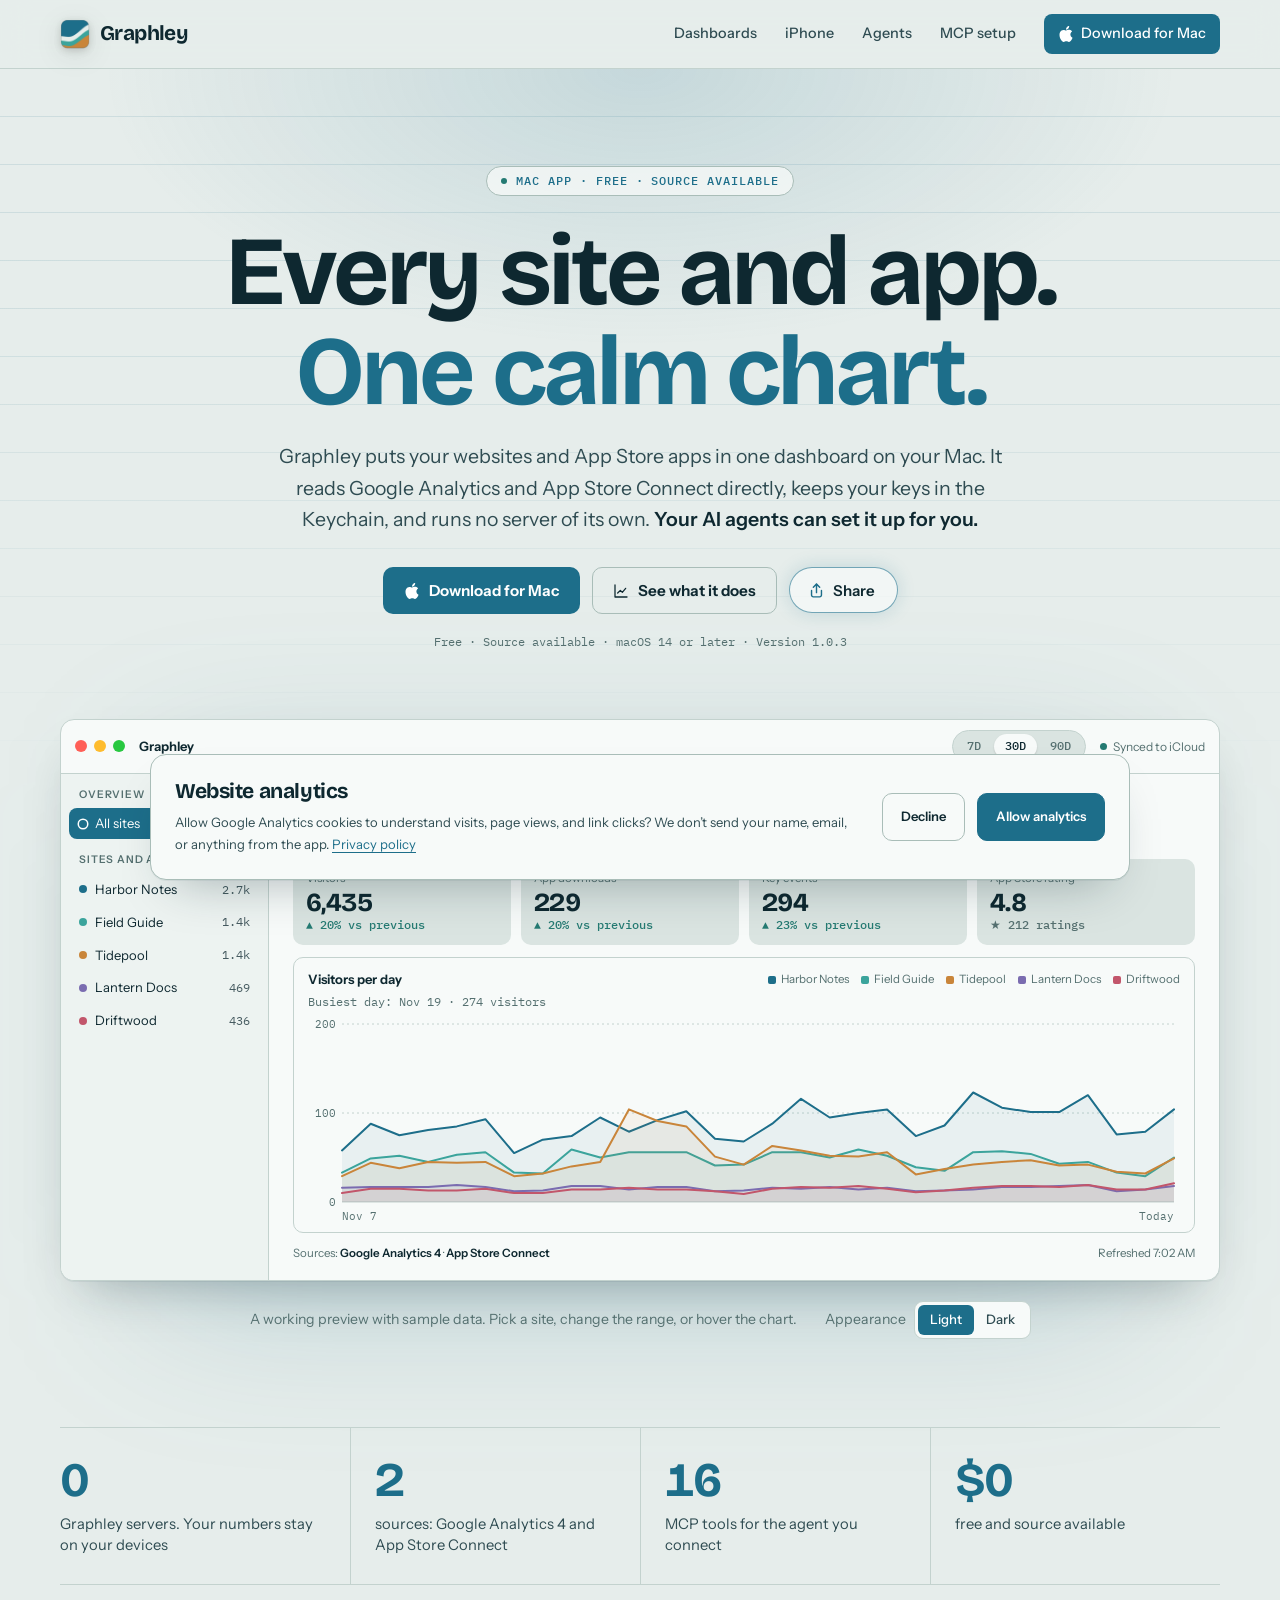
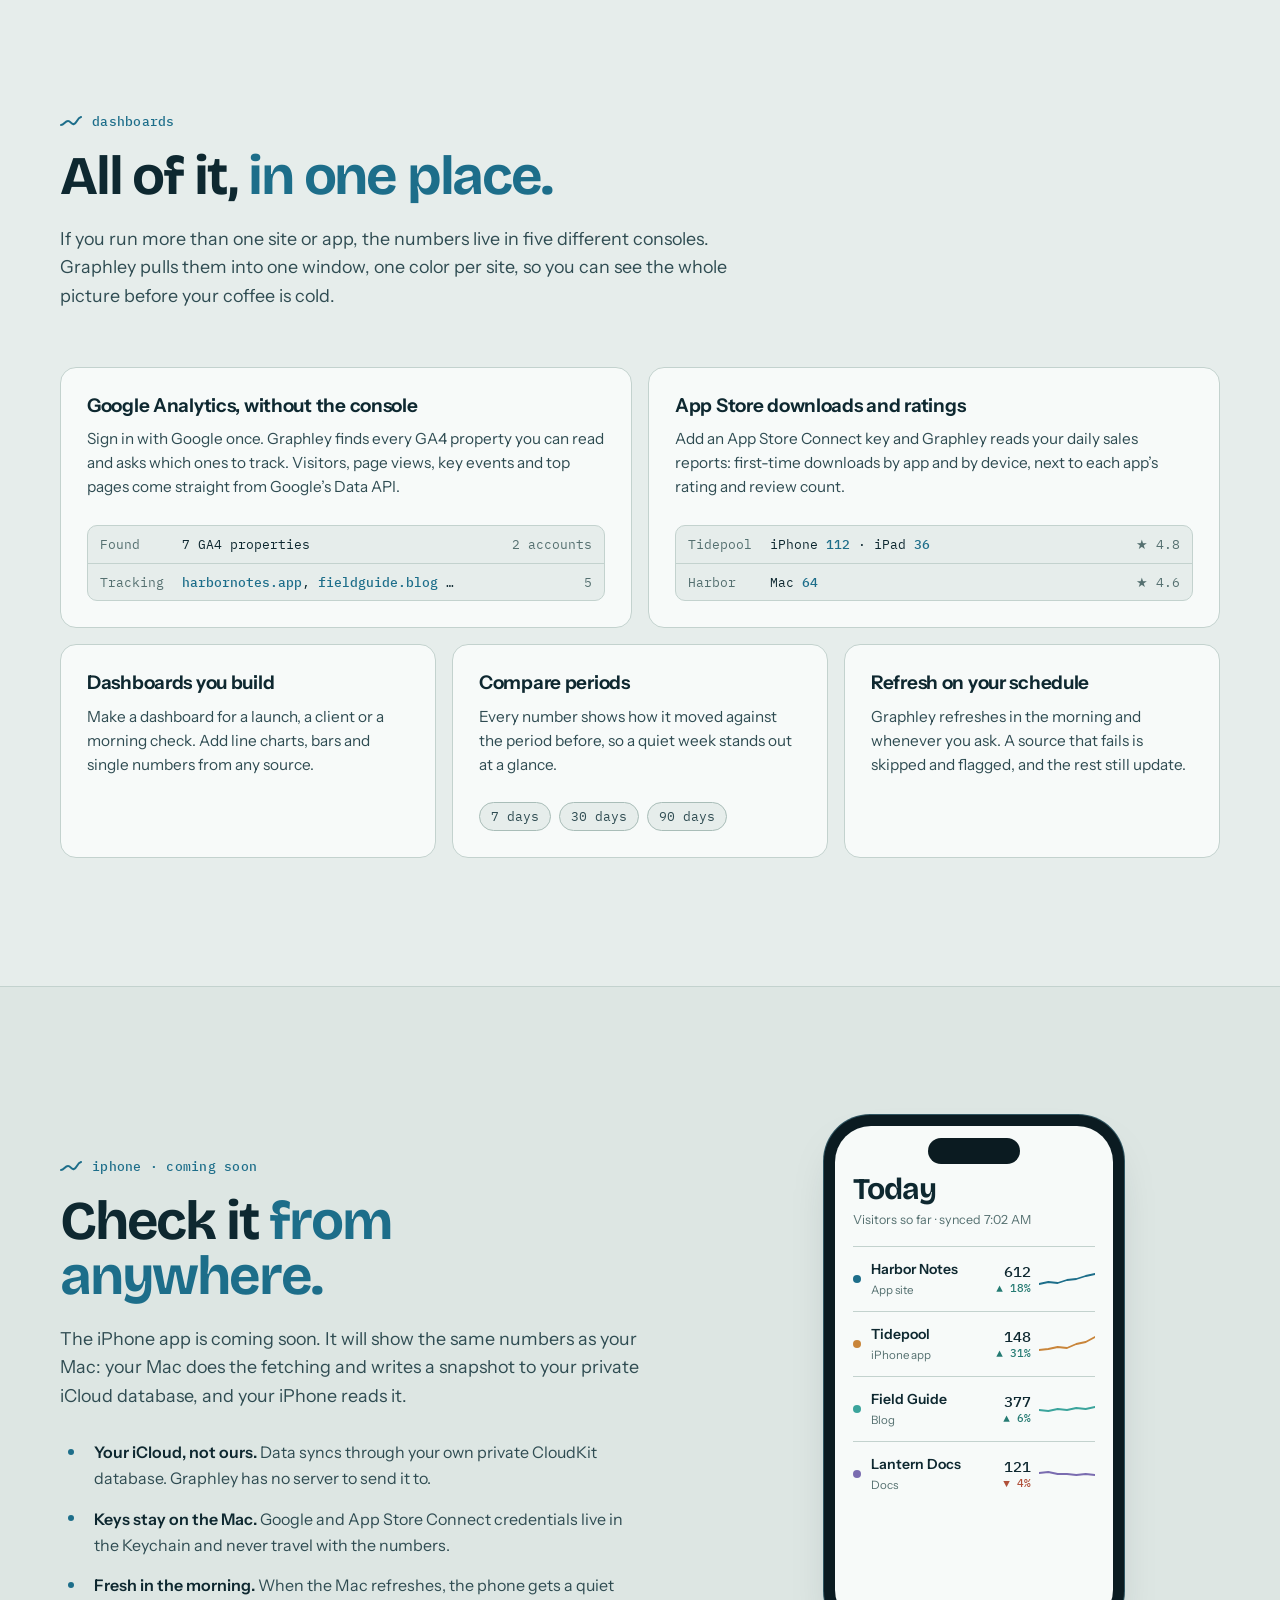
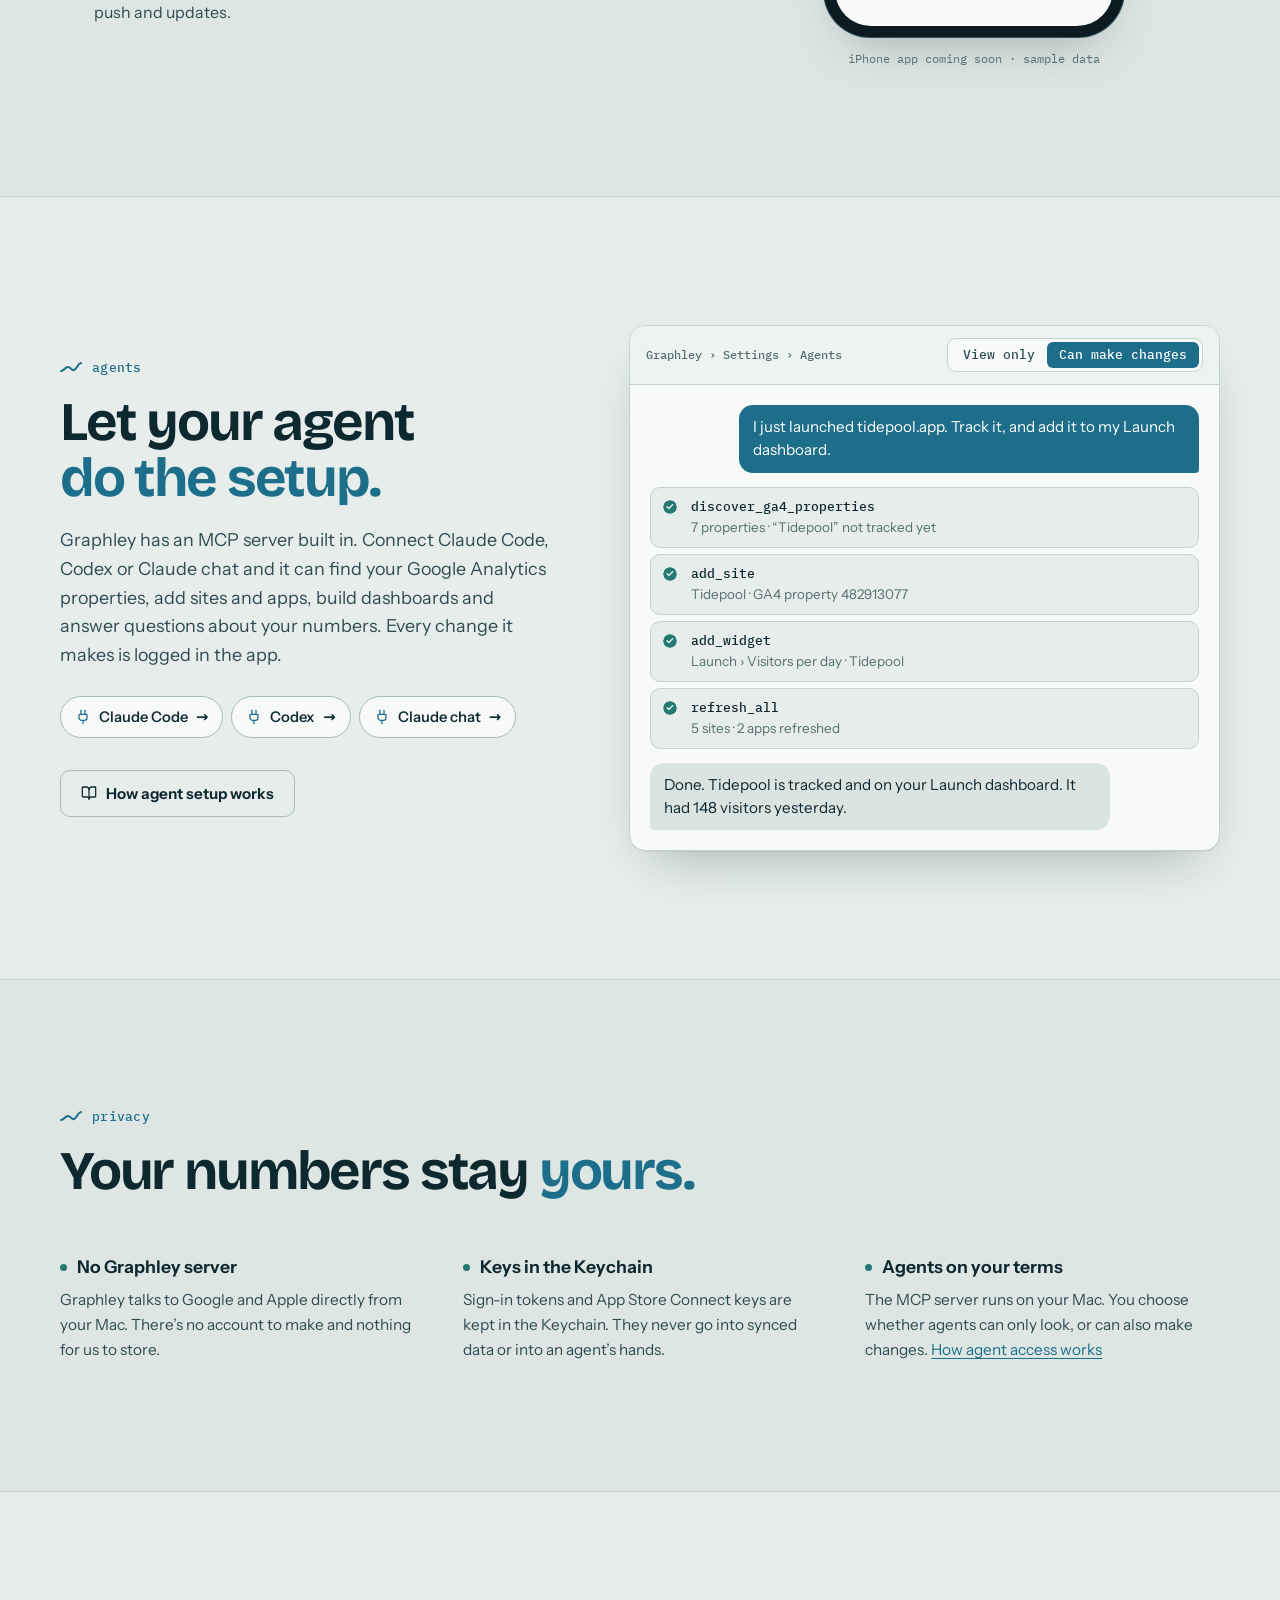
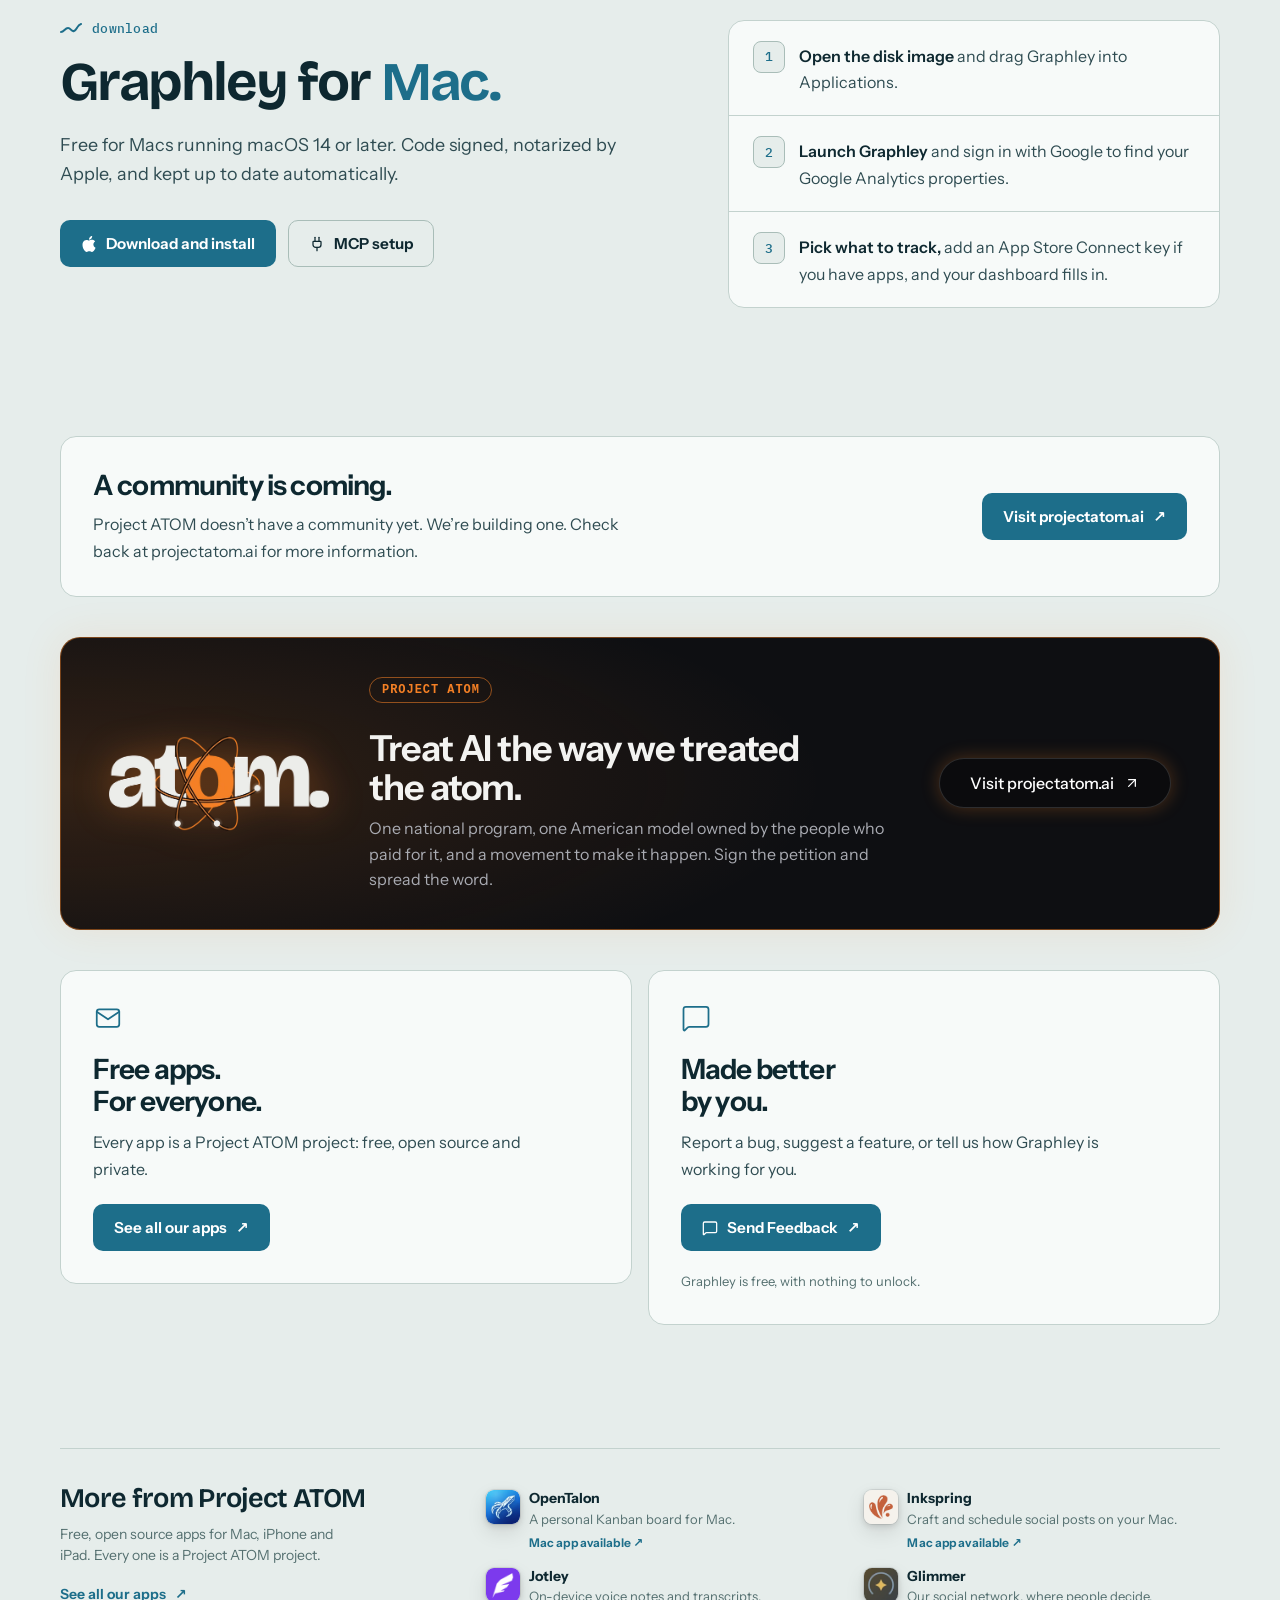
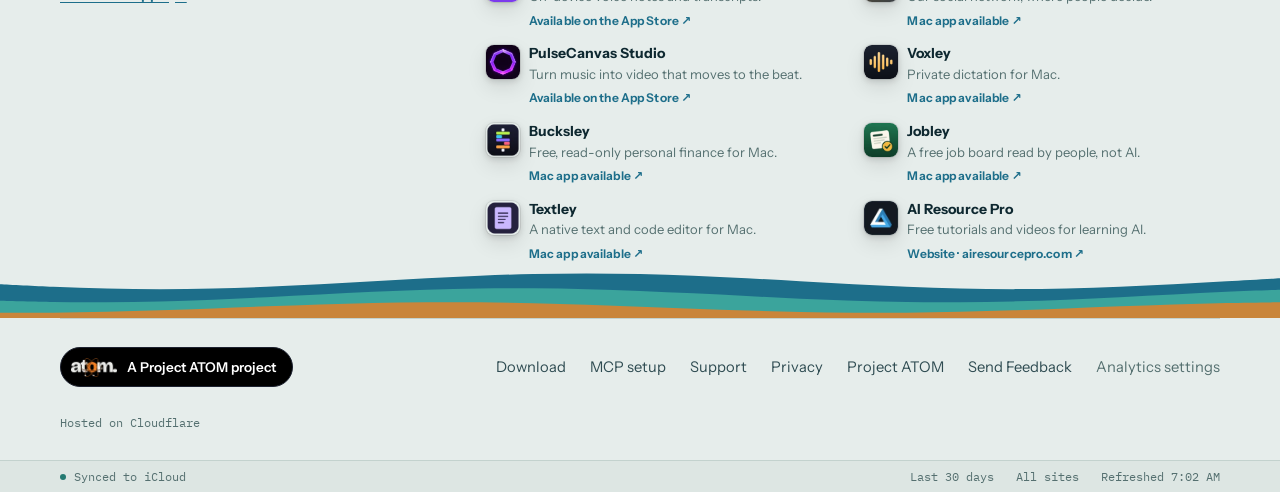
==== commit 5cec4094: "[graphley] add Jobley to More from Project ATOM Co-Authored-By: Claude Opus 5.5 <noreply@anthropic.c" ====
--- a/index.html
+++ b/index.html
@@ -362,6 +362,13 @@
           <a class="family-store" href="https://bucksley.ai/download/">Mac app available&nbsp;<span aria-hidden="true">↗</span></a>
         </li>
         <li>
+          <a class="family-entry" href="https://jobley.ai/">
+            <img src="/app-icons/jobley.webp?v=20261127" alt="" width="34" height="34">
+            <span><strong>Jobley</strong><span class="family-detail">A free job board read by people, not AI.</span></span>
+          </a>
+          <a class="family-store" href="https://jobley.ai/download/">Mac app available&nbsp;<span aria-hidden="true">↗</span></a>
+        </li>
+        <li>
           <a class="family-entry" href="https://textley.ai/">
             <img src="/app-icons/textley.webp" alt="" width="34" height="34">
             <span><strong>Textley</strong><span class="family-detail">A native text and code editor for Mac.</span></span>
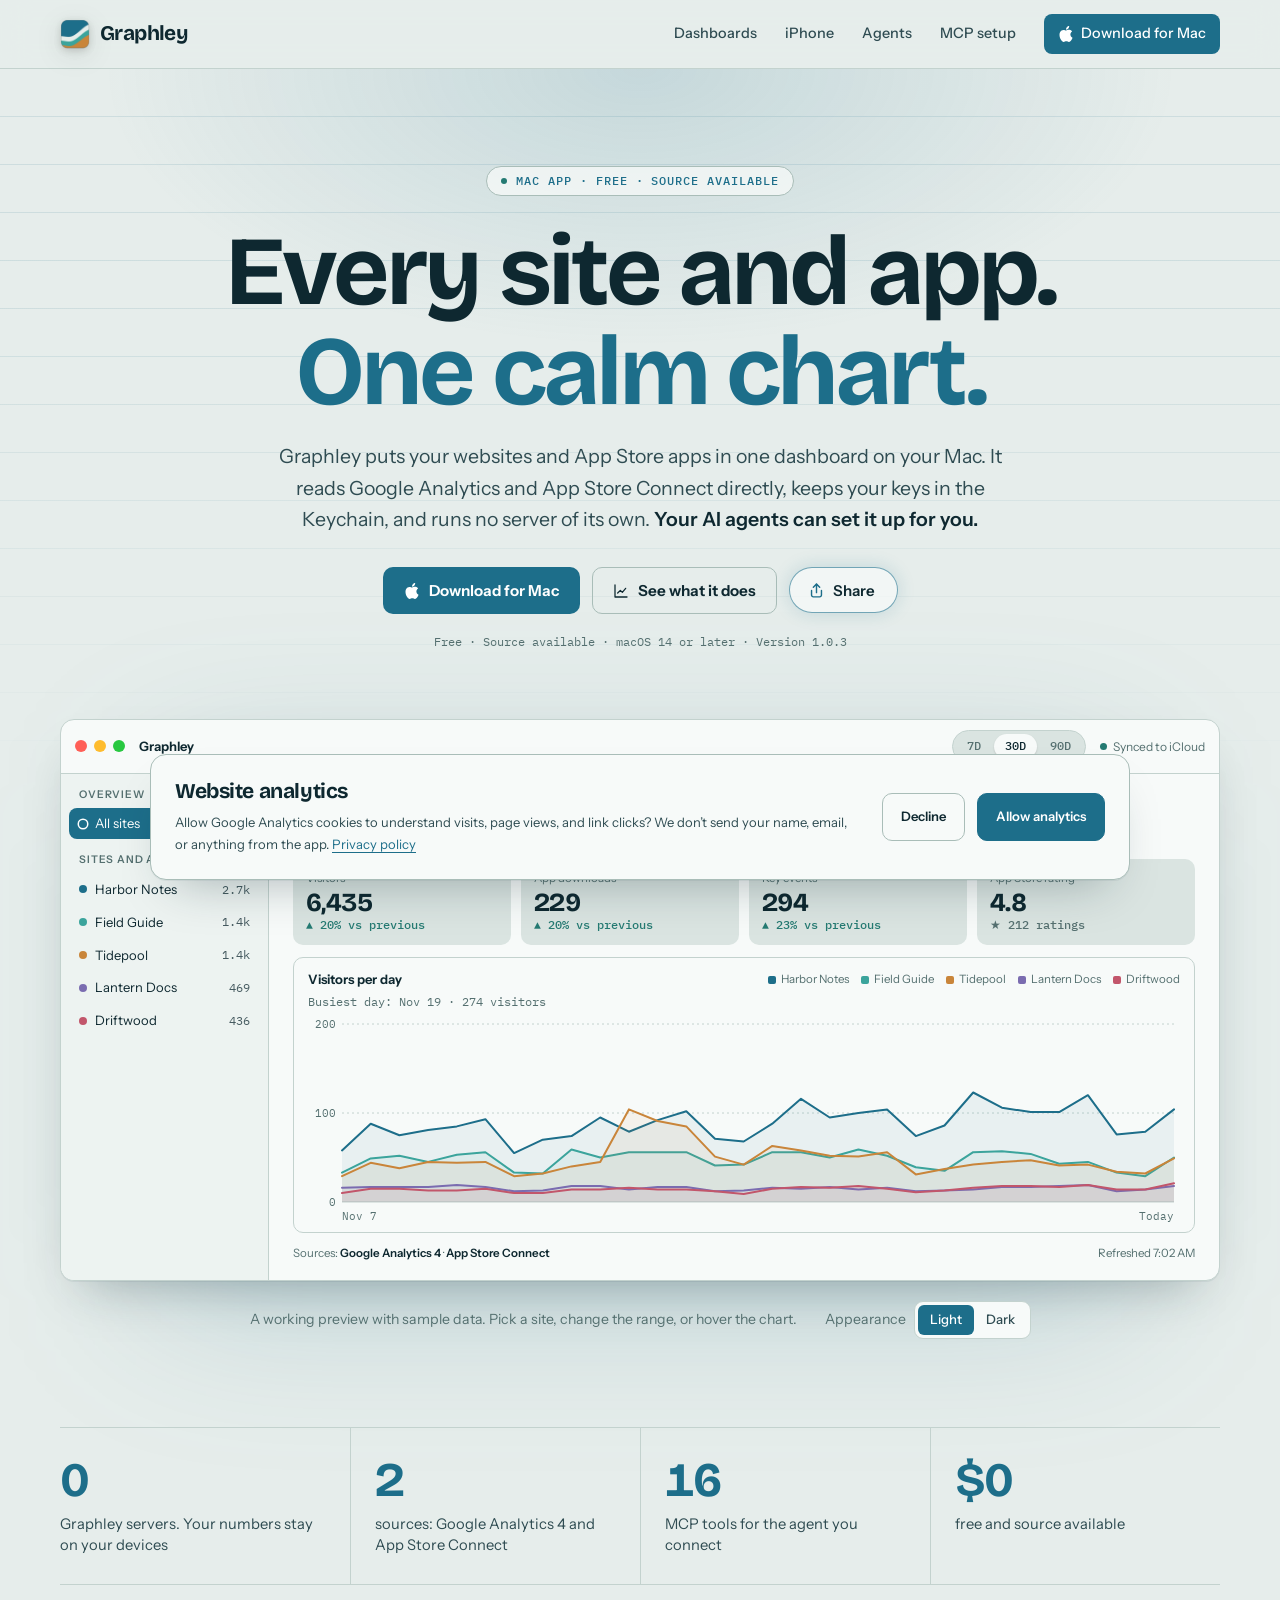
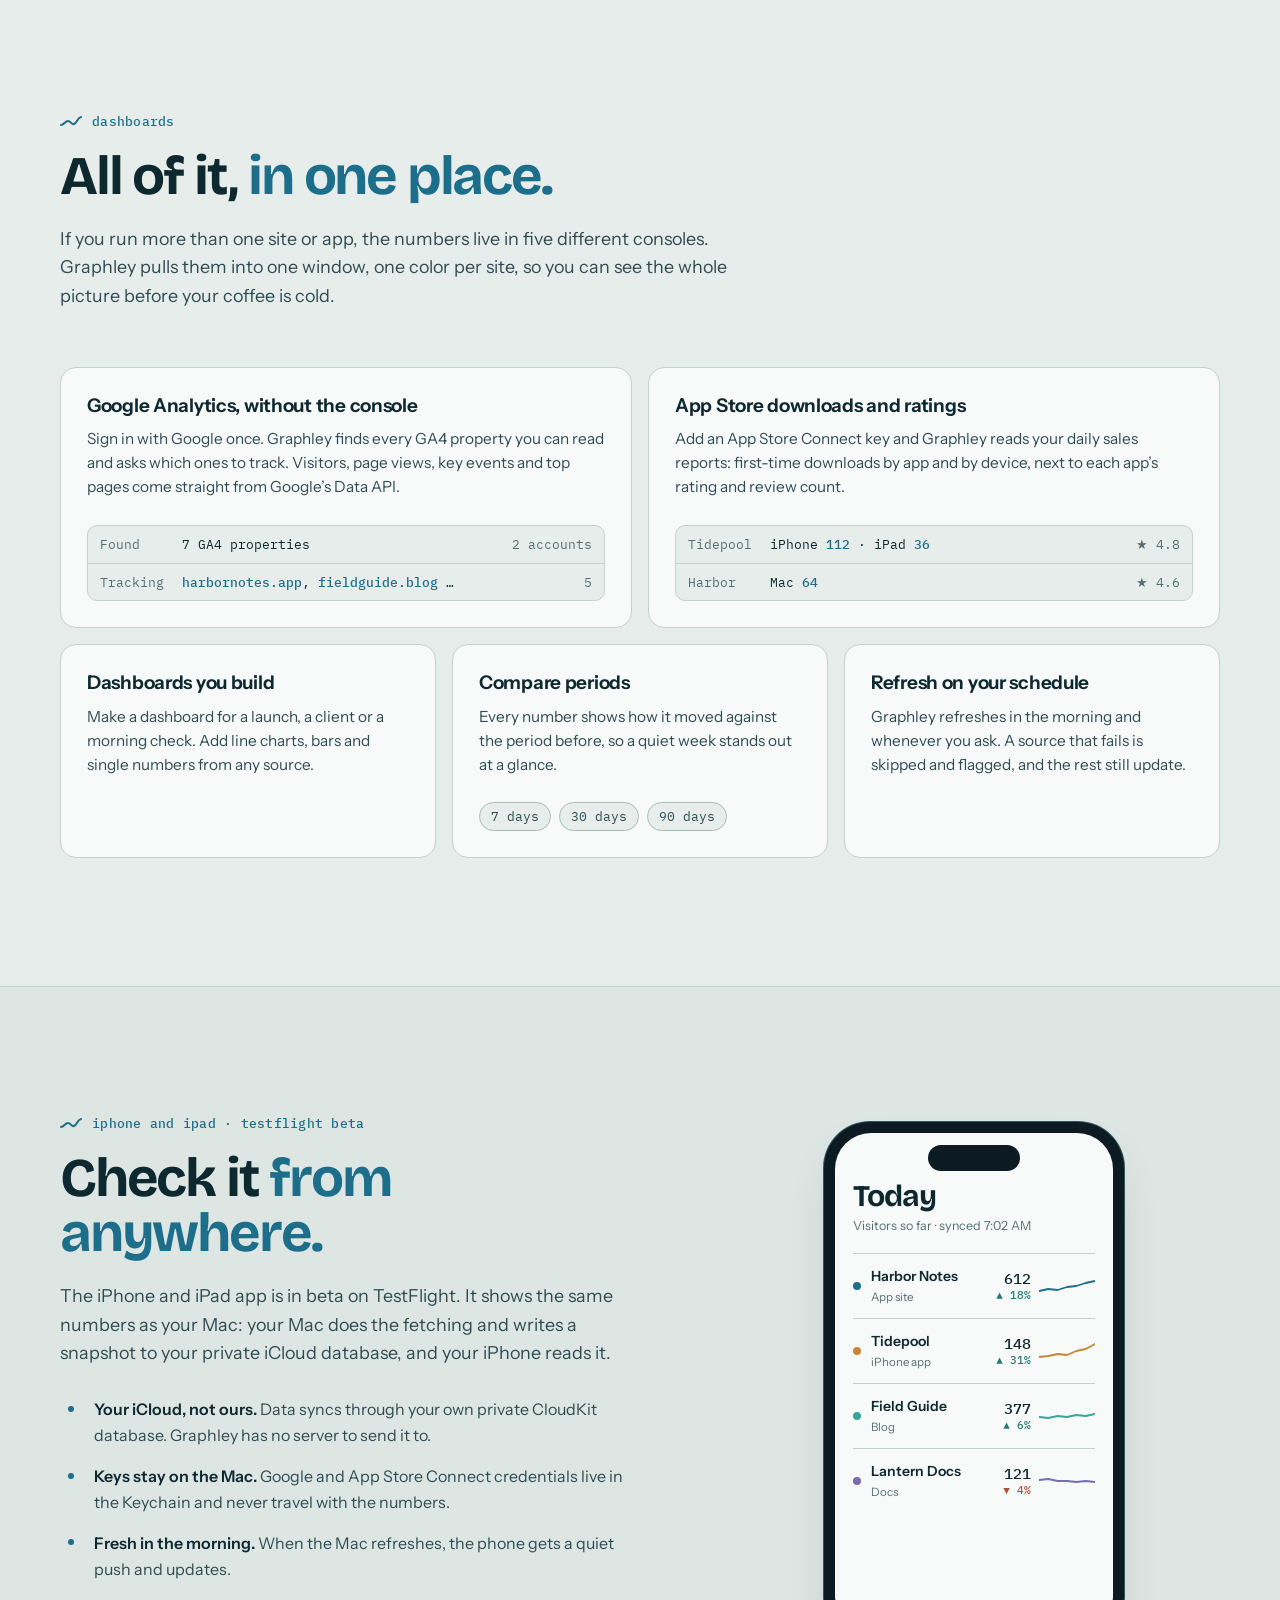
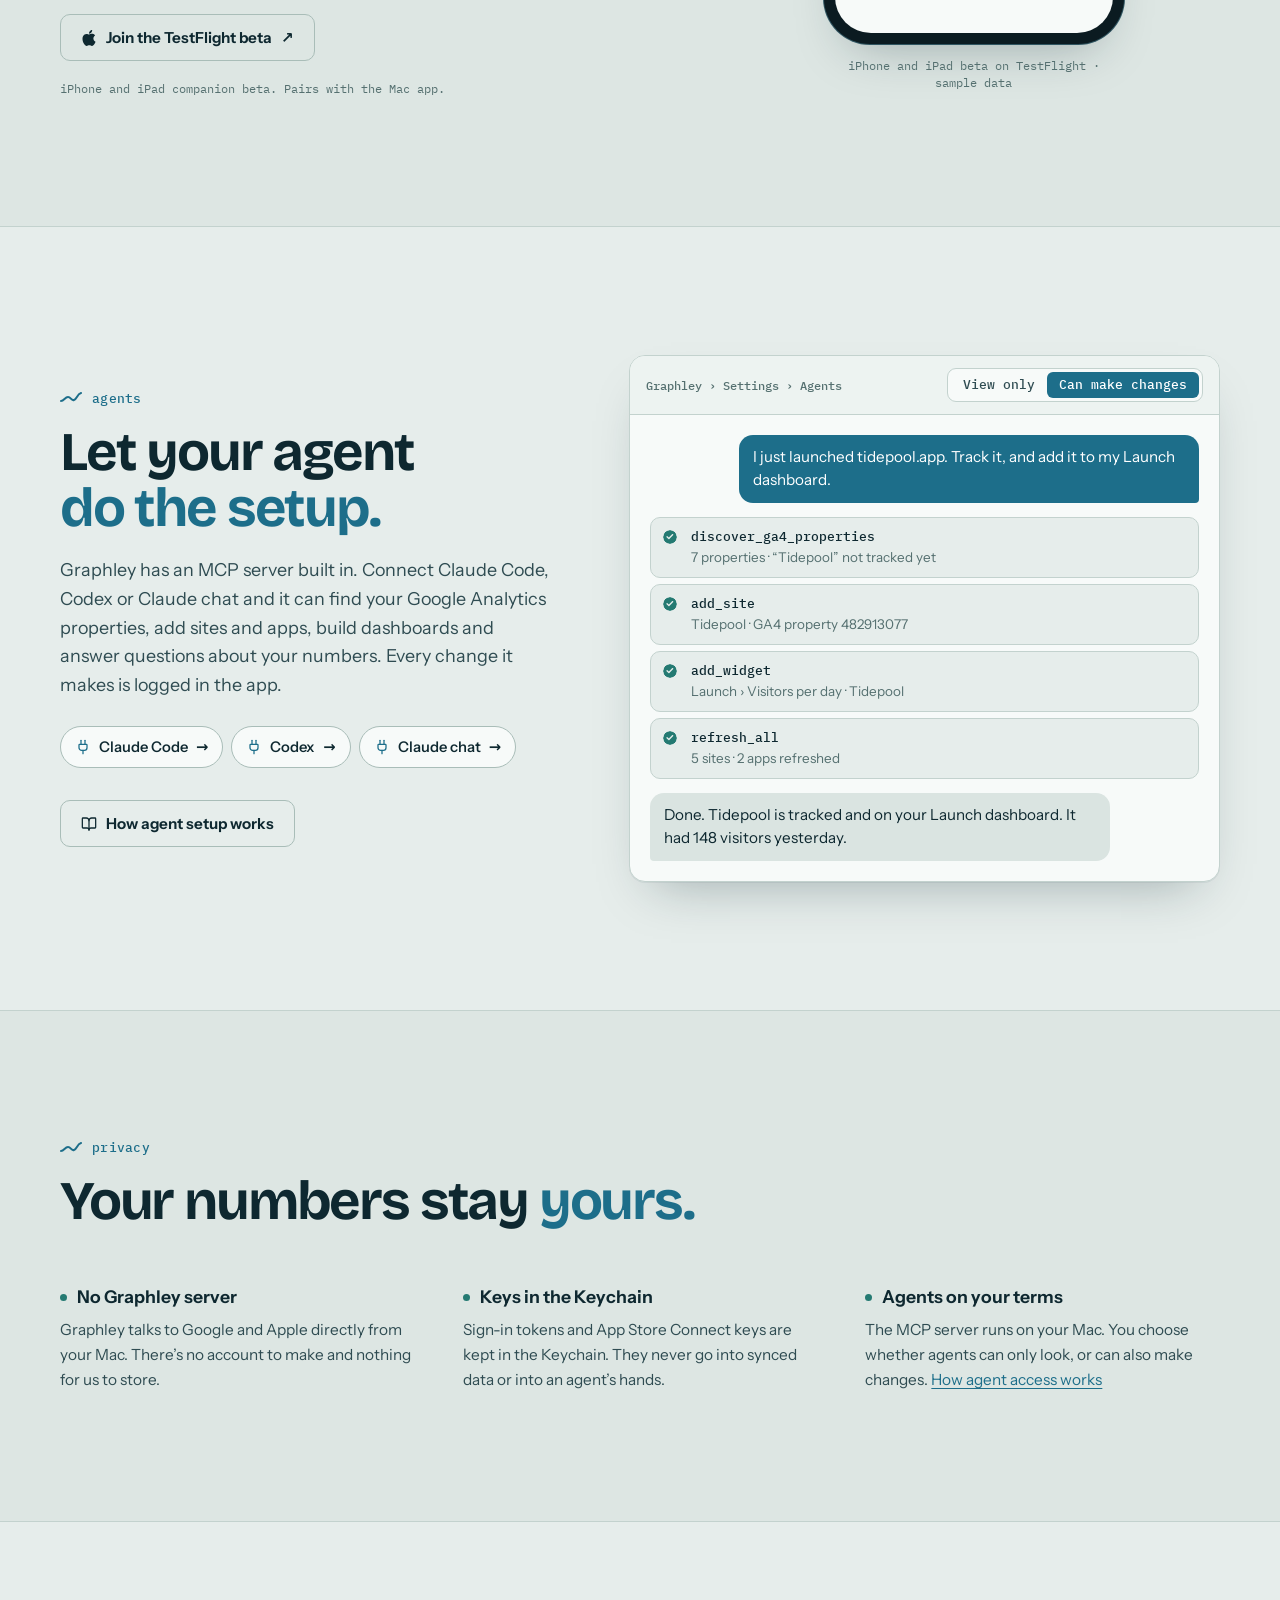
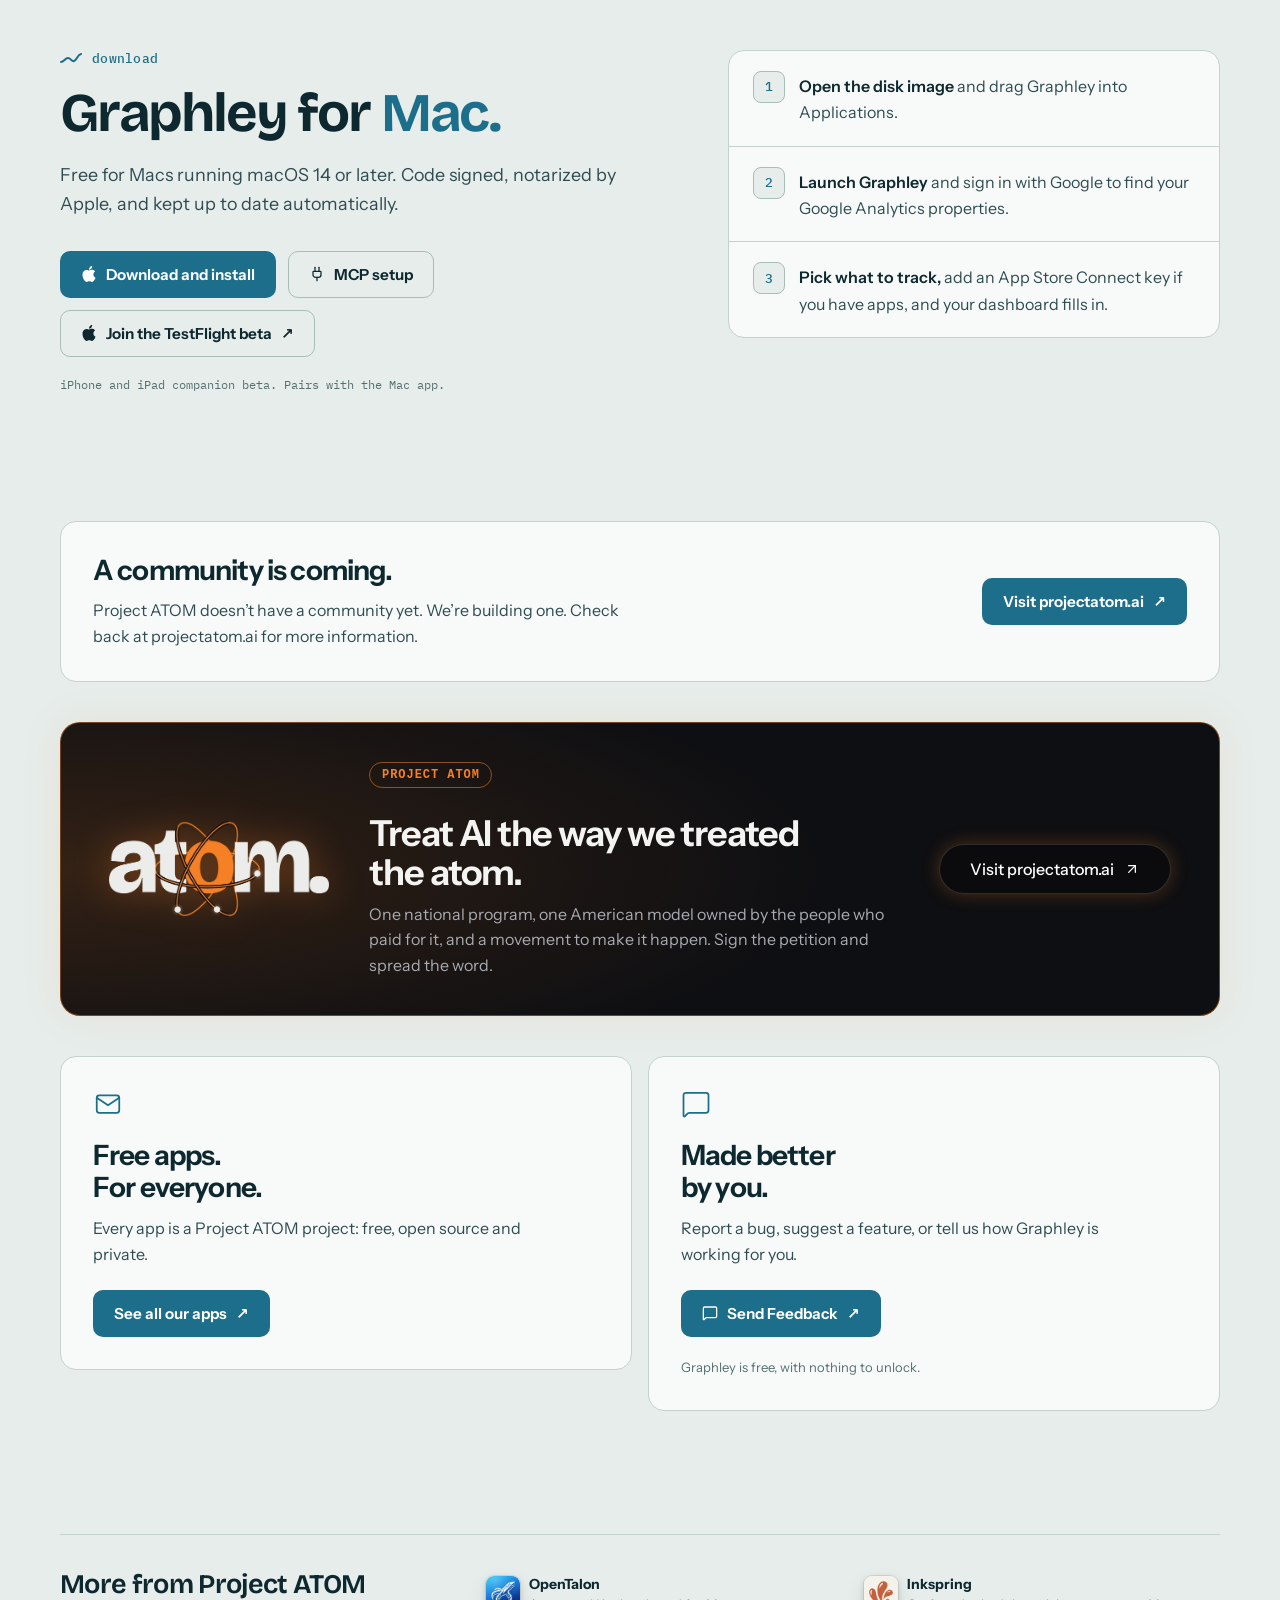
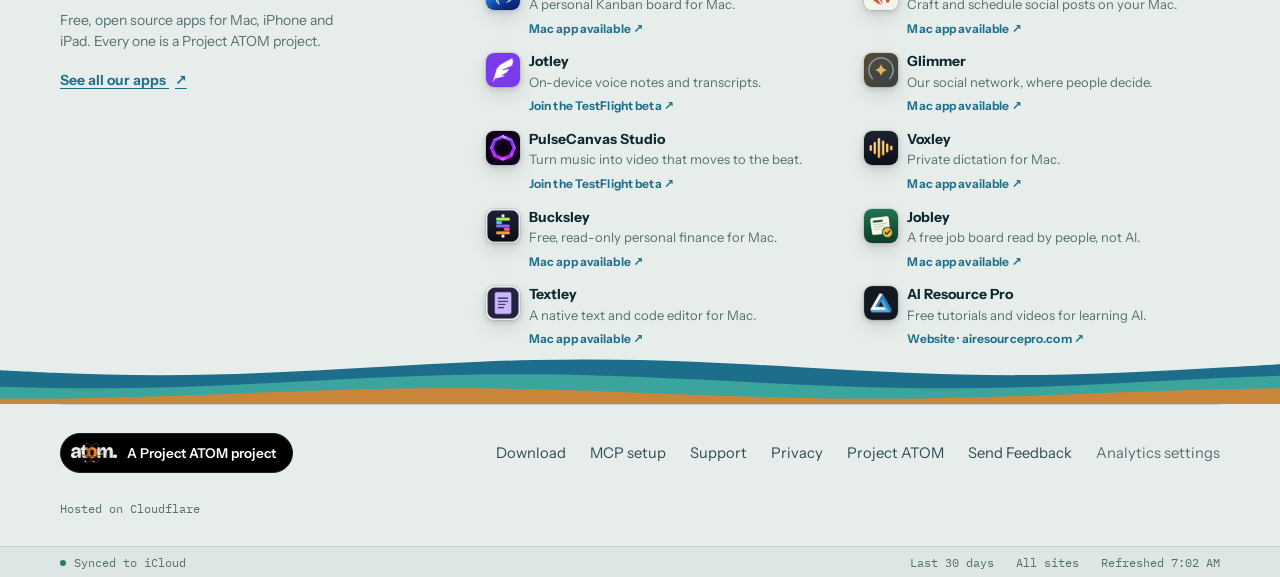
==== commit d66cf984: "[site] link the public TestFlight beta in place of the App Store Co-Authored-By: Claude Opus 5.5 <no" ====
--- a/index.html
+++ b/index.html
@@ -3,7 +3,7 @@
 <head>
   <meta charset="utf-8">
   <meta name="viewport" content="width=device-width, initial-scale=1">
-  <meta name="description" content="Graphley is a free, local-first analytics app for Mac. It puts every website and App Store app you run in one dashboard, from Google Analytics and App Store Connect, with no Graphley server. Your AI agents can set it up through its built-in MCP server. Free and source available. iPhone app coming soon.">
+  <meta name="description" content="Graphley is a free, local-first analytics app for Mac. It puts every website and App Store app you run in one dashboard, from Google Analytics and App Store Connect, with no Graphley server. Your AI agents can set it up through its built-in MCP server. Free and source available. iPhone and iPad beta on TestFlight.">
   <meta name="theme-color" content="#e6edeb" media="(prefers-color-scheme: light)">
   <meta name="theme-color" content="#0b1b21" media="(prefers-color-scheme: dark)">
   <link rel="canonical" href="https://graphley.ai/">
@@ -11,7 +11,7 @@
   <meta property="og:site_name" content="Graphley">
   <meta property="og:locale" content="en_US">
   <meta property="og:title" content="Graphley · Your sites and apps in one dashboard, on your Mac">
-  <meta property="og:description" content="Graphley is a free, local-first analytics app for Mac. It puts every website and App Store app you run in one dashboard, from Google Analytics and App Store Connect, with no Graphley server. Your AI agents can set it up through its built-in MCP server. Free and source available. iPhone app coming soon.">
+  <meta property="og:description" content="Graphley is a free, local-first analytics app for Mac. It puts every website and App Store app you run in one dashboard, from Google Analytics and App Store Connect, with no Graphley server. Your AI agents can set it up through its built-in MCP server. Free and source available. iPhone and iPad beta on TestFlight.">
   <meta property="og:url" content="https://graphley.ai/">
   <meta property="og:image" content="https://graphley.ai/social-card.png?v=20261124">
   <meta property="og:image:type" content="image/png">
@@ -20,7 +20,7 @@
   <meta property="og:image:alt" content="Graphley. Every site and app, one calm chart. Analytics for your Mac. Free and source available.">
   <meta name="twitter:card" content="summary_large_image">
   <meta name="twitter:title" content="Graphley · Your sites and apps in one dashboard, on your Mac">
-  <meta name="twitter:description" content="Graphley is a free, local-first analytics app for Mac. It puts every website and App Store app you run in one dashboard, from Google Analytics and App Store Connect, with no Graphley server. Your AI agents can set it up through its built-in MCP server. Free and source available. iPhone app coming soon.">
+  <meta name="twitter:description" content="Graphley is a free, local-first analytics app for Mac. It puts every website and App Store app you run in one dashboard, from Google Analytics and App Store Connect, with no Graphley server. Your AI agents can set it up through its built-in MCP server. Free and source available. iPhone and iPad beta on TestFlight.">
   <meta name="twitter:image" content="https://graphley.ai/social-card.png?v=20261124">
   <meta name="author" content="Project ATOM">
   <meta name="google-site-verification" content="0vROIKaO6XMvtjj9IjCOEPsr26qcvrqohH7mbLpWpfk">
@@ -35,7 +35,7 @@
   <script src="/assets/site.js" defer></script>
   <script src="/assets/share.js" defer></script>
   <title>Graphley · Your sites and apps in one dashboard, on your Mac</title>
-  <script type="application/ld+json">{"@context":"https://schema.org","@graph":[{"@type":"WebSite","@id":"https://graphley.ai/#website","url":"https://graphley.ai/","name":"Graphley","description":"Graphley is a free, local-first analytics app for Mac. It puts every website and App Store app you run in one dashboard, from Google Analytics and App Store Connect, with no Graphley server. Your AI agents can set it up through its built-in MCP server. Free and source available. iPhone app coming soon.","inLanguage":"en-US","publisher":{"@id":"https://projectatom.ai/#org"}},{"@type":"WebPage","@id":"https://graphley.ai/#webpage","url":"https://graphley.ai/","name":"Graphley · Your sites and apps in one dashboard, on your Mac","description":"Graphley is a free, local-first analytics app for Mac. It puts every website and App Store app you run in one dashboard, from Google Analytics and App Store Connect, with no Graphley server. Your AI agents can set it up through its built-in MCP server. Free and source available. iPhone app coming soon.","isPartOf":{"@id":"https://graphley.ai/#website"},"inLanguage":"en-US","publisher":{"@id":"https://projectatom.ai/#org"},"about":{"@id":"https://graphley.ai/#app"},"mainEntity":{"@id":"https://graphley.ai/#app"}},{"@type":"SoftwareApplication","@id":"https://graphley.ai/#app","name":"Graphley","url":"https://graphley.ai/","description":"Graphley is a free, local-first analytics app for Mac. It puts every website and App Store app you run in one dashboard, from Google Analytics and App Store Connect, with no Graphley server. Your AI agents can set it up through its built-in MCP server. Free and source available. iPhone app coming soon.","applicationCategory":"BusinessApplication","applicationSubCategory":"Web and app analytics","operatingSystem":"macOS 14 or later","softwareVersion":"1.0.3","isAccessibleForFree":true,"offers":{"@type":"Offer","price":"0","priceCurrency":"USD","availability":"https://schema.org/InStock"},"downloadUrl":"https://graphley.ai/downloads/Graphley-1.0.3.dmg","installUrl":"https://graphley.ai/download/","image":"https://graphley.ai/assets/icon.png?v=20261124","featureList":["Every website and App Store app in one dashboard","Google Analytics 4, App Store Connect, Search Console, Bing and follower sources","Dashboards you build from charts and numbers","Compare any period with the one before","Keys kept in the Keychain, never on a server","Signed automatic updates","Built-in MCP server with 23 tools for Claude Code, Codex and Claude chat"],"author":{"@id":"https://projectatom.ai/#org"},"publisher":{"@id":"https://projectatom.ai/#org"},"sameAs":["https://projectatom.ai/apps"]},{"@type":"Organization","@id":"https://projectatom.ai/#org","name":"Project ATOM","url":"https://projectatom.ai/","logo":"https://projectatom.ai/action/atom/atom-lockup.webp"}]}</script>
+  <script type="application/ld+json">{"@context":"https://schema.org","@graph":[{"@type":"WebSite","@id":"https://graphley.ai/#website","url":"https://graphley.ai/","name":"Graphley","description":"Graphley is a free, local-first analytics app for Mac. It puts every website and App Store app you run in one dashboard, from Google Analytics and App Store Connect, with no Graphley server. Your AI agents can set it up through its built-in MCP server. Free and source available. iPhone and iPad beta on TestFlight.","inLanguage":"en-US","publisher":{"@id":"https://projectatom.ai/#org"}},{"@type":"WebPage","@id":"https://graphley.ai/#webpage","url":"https://graphley.ai/","name":"Graphley · Your sites and apps in one dashboard, on your Mac","description":"Graphley is a free, local-first analytics app for Mac. It puts every website and App Store app you run in one dashboard, from Google Analytics and App Store Connect, with no Graphley server. Your AI agents can set it up through its built-in MCP server. Free and source available. iPhone and iPad beta on TestFlight.","isPartOf":{"@id":"https://graphley.ai/#website"},"inLanguage":"en-US","publisher":{"@id":"https://projectatom.ai/#org"},"about":{"@id":"https://graphley.ai/#app"},"mainEntity":{"@id":"https://graphley.ai/#app"}},{"@type":"SoftwareApplication","@id":"https://graphley.ai/#app","name":"Graphley","url":"https://graphley.ai/","description":"Graphley is a free, local-first analytics app for Mac. It puts every website and App Store app you run in one dashboard, from Google Analytics and App Store Connect, with no Graphley server. Your AI agents can set it up through its built-in MCP server. Free and source available. iPhone and iPad beta on TestFlight.","applicationCategory":"BusinessApplication","applicationSubCategory":"Web and app analytics","operatingSystem":"macOS 14 or later","softwareVersion":"1.0.3","isAccessibleForFree":true,"offers":{"@type":"Offer","price":"0","priceCurrency":"USD","availability":"https://schema.org/InStock"},"downloadUrl":"https://graphley.ai/downloads/Graphley-1.0.3.dmg","installUrl":"https://graphley.ai/download/","image":"https://graphley.ai/assets/icon.png?v=20261124","featureList":["Every website and App Store app in one dashboard","Google Analytics 4, App Store Connect, Search Console, Bing and follower sources","Dashboards you build from charts and numbers","Compare any period with the one before","Keys kept in the Keychain, never on a server","Signed automatic updates","Built-in MCP server with 23 tools for Claude Code, Codex and Claude chat"],"author":{"@id":"https://projectatom.ai/#org"},"publisher":{"@id":"https://projectatom.ai/#org"},"sameAs":["https://projectatom.ai/apps"]},{"@type":"Organization","@id":"https://projectatom.ai/#org","name":"Project ATOM","url":"https://projectatom.ai/","logo":"https://projectatom.ai/action/atom/atom-lockup.webp"}]}</script>
 </head>
 <body>
   <a class="skip" href="#main">Skip to content</a>
@@ -169,14 +169,18 @@
     <section id="iphone" class="section band">
       <div class="shell split">
         <div>
-          <span class="mark">iphone · coming soon</span>
+          <span class="mark">iphone and ipad · testflight beta</span>
           <h2>Check it <em>from anywhere.</em></h2>
-          <p class="lead">The iPhone app is coming soon. It will show the same numbers as your Mac: your Mac does the fetching and writes a snapshot to your private iCloud database, and your iPhone reads it.</p>
+          <p class="lead">The iPhone and iPad app is in beta on TestFlight. It shows the same numbers as your Mac: your Mac does the fetching and writes a snapshot to your private iCloud database, and your iPhone reads&nbsp;it.</p>
           <ul class="ticks">
             <li><span><strong>Your iCloud, not ours.</strong> Data syncs through your own private CloudKit database. Graphley has no server to send it to.</span></li>
             <li><span><strong>Keys stay on the Mac.</strong> Google and App Store Connect credentials live in the Keychain and never travel with the numbers.</span></li>
             <li><span><strong>Fresh in the morning.</strong> When the Mac refreshes, the phone gets a quiet push and updates.</span></li>
           </ul>
+          <div class="actions actions-left">
+            <a class="button secondary testflight-button" href="https://testflight.apple.com/join/fVEtgQ7n" target="_blank" rel="noopener noreferrer"><svg width="16" height="16" viewBox="0 0 24 24" fill="currentColor" aria-hidden="true" focusable="false"><path d="M12.152 6.896c-.948 0-2.415-1.078-3.96-1.04-2.04.027-3.91 1.183-4.961 3.014-2.117 3.675-.546 9.103 1.519 12.09 1.013 1.454 2.208 3.09 3.792 3.039 1.52-.065 2.09-.987 3.935-.987 1.831 0 2.35.987 3.96.948 1.637-.026 2.676-1.48 3.676-2.948 1.156-1.688 1.636-3.325 1.662-3.415-.039-.013-3.182-1.221-3.22-4.857-.026-3.04 2.48-4.494 2.597-4.559-1.429-2.09-3.623-2.324-4.39-2.376-2-.156-3.675 1.09-4.61 1.09zM15.53 3.83c.843-1.012 1.4-2.427 1.245-3.83-1.207.052-2.662.805-3.532 1.818-.78.896-1.454 2.338-1.273 3.714 1.338.104 2.715-.688 3.559-1.701"/></svg> Join the TestFlight beta <span aria-hidden="true">↗</span></a>
+          </div>
+          <p class="fineprint">iPhone and iPad companion beta. Pairs with the Mac&nbsp;app.</p>
         </div>
         <figure class="phone">
           <div class="phone-frame">
@@ -189,7 +193,7 @@
               <div class="phone-row"><i class="k4"></i><span><b>Lantern Docs</b><small>Docs</small></span><span class="num">121<svg viewBox="0 0 56 20" aria-hidden="true"><path class="k4" d="M0.0 9.0 L9.3 8.0 L18.7 10.0 L28.0 10.0 L37.3 11.0 L46.7 10.0 L56.0 11.0"/></svg><em class="down">▼ 4%</em></span></div>
             </div>
           </div>
-          <figcaption>iPhone app coming soon · sample data</figcaption>
+          <figcaption>iPhone and iPad beta on TestFlight · sample data</figcaption>
         </figure>
       </div>
     </section>
@@ -254,7 +258,9 @@
           <div class="actions">
             <a class="button" href="/download/"><svg width="16" height="16" viewBox="0 0 24 24" fill="currentColor" aria-hidden="true" focusable="false"><path d="M12.152 6.896c-.948 0-2.415-1.078-3.96-1.04-2.04.027-3.91 1.183-4.961 3.014-2.117 3.675-.546 9.103 1.519 12.09 1.013 1.454 2.208 3.09 3.792 3.039 1.52-.065 2.09-.987 3.935-.987 1.831 0 2.35.987 3.96.948 1.637-.026 2.676-1.48 3.676-2.948 1.156-1.688 1.636-3.325 1.662-3.415-.039-.013-3.182-1.221-3.22-4.857-.026-3.04 2.48-4.494 2.597-4.559-1.429-2.09-3.623-2.324-4.39-2.376-2-.156-3.675 1.09-4.61 1.09zM15.53 3.83c.843-1.012 1.4-2.427 1.245-3.83-1.207.052-2.662.805-3.532 1.818-.78.896-1.454 2.338-1.273 3.714 1.338.104 2.715-.688 3.559-1.701"/></svg> Download and install</a>
             <a class="button secondary" href="/mcp/"><svg width="16" height="16" viewBox="0 0 24 24" fill="none" stroke="currentColor" stroke-width="1.9" stroke-linecap="round" stroke-linejoin="round" aria-hidden="true"><path d="M12 22v-5"/><path d="M15 8V2"/><path d="M17 8a1 1 0 0 1 1 1v4a4 4 0 0 1-4 4h-4a4 4 0 0 1-4-4V9a1 1 0 0 1 1-1z"/><path d="M9 8V2"/></svg>MCP setup</a>
-          </div>
+            <a class="button secondary testflight-button" href="https://testflight.apple.com/join/fVEtgQ7n" target="_blank" rel="noopener noreferrer"><svg width="16" height="16" viewBox="0 0 24 24" fill="currentColor" aria-hidden="true" focusable="false"><path d="M12.152 6.896c-.948 0-2.415-1.078-3.96-1.04-2.04.027-3.91 1.183-4.961 3.014-2.117 3.675-.546 9.103 1.519 12.09 1.013 1.454 2.208 3.09 3.792 3.039 1.52-.065 2.09-.987 3.935-.987 1.831 0 2.35.987 3.96.948 1.637-.026 2.676-1.48 3.676-2.948 1.156-1.688 1.636-3.325 1.662-3.415-.039-.013-3.182-1.221-3.22-4.857-.026-3.04 2.48-4.494 2.597-4.559-1.429-2.09-3.623-2.324-4.39-2.376-2-.156-3.675 1.09-4.61 1.09zM15.53 3.83c.843-1.012 1.4-2.427 1.245-3.83-1.207.052-2.662.805-3.532 1.818-.78.896-1.454 2.338-1.273 3.714 1.338.104 2.715-.688 3.559-1.701"/></svg> Join the TestFlight beta <span aria-hidden="true">↗</span></a>
+          </div>
+          <p class="fineprint">iPhone and iPad companion beta. Pairs with the Mac&nbsp;app.</p>
         </div>
         <ol class="install-steps" aria-label="Getting started">
           <li><span><strong>Open the disk image</strong> and drag Graphley into Applications.</span></li>
@@ -331,7 +337,7 @@
             <img src="/app-icons/jotley.webp" alt="" width="34" height="34">
             <span><strong>Jotley</strong><span class="family-detail">On-device voice notes and transcripts.</span></span>
           </a>
-          <a class="family-store" href="https://apps.apple.com/us/app/jotley-private-ai-notes/id6746770199">Available on the App Store&nbsp;<span aria-hidden="true">↗</span></a>
+          <a class="family-store" href="https://testflight.apple.com/join/1y7UFzjK">Join the TestFlight beta&nbsp;<span aria-hidden="true">↗</span></a>
         </li>
         <li>
           <a class="family-entry" href="https://www.glimmertoday.com/">
@@ -345,7 +351,7 @@
             <img src="/app-icons/pulsecanvas.webp" alt="" width="34" height="34">
             <span><strong>PulseCanvas Studio</strong><span class="family-detail">Turn music into video that moves to the beat.</span></span>
           </a>
-          <a class="family-store" href="https://apps.apple.com/us/app/pulsecanvas-studio/id6821642700">Available on the App Store&nbsp;<span aria-hidden="true">↗</span></a>
+          <a class="family-store" href="https://testflight.apple.com/join/477U764J">Join the TestFlight beta&nbsp;<span aria-hidden="true">↗</span></a>
         </li>
         <li>
           <a class="family-entry" href="https://voxley.si/">
--- a/assets/site.css
+++ b/assets/site.css
@@ -441,6 +441,8 @@
 }
 .download-button svg { margin-top: -3px; }
 .download-get .fineprint + .fineprint { margin-top: 4px; }
+.testflight-get { margin-top: 28px; }
+.testflight-get .fineprint { margin-top: 10px; }
 .download-support {
   grid-area: card; position: relative; overflow: hidden;
   padding: 30px 30px 28px;
@@ -493,6 +495,7 @@
   .download-support .button { width: 100%; min-height: 42px; margin-top: 14px; }
   .download-get { margin-top: 16px; }
   .download-button { width: 100%; }
+  .testflight-get .button { width: 100%; }
 }
 @media (max-width: 720px) {
   .shell { width: calc(100% - 32px); }
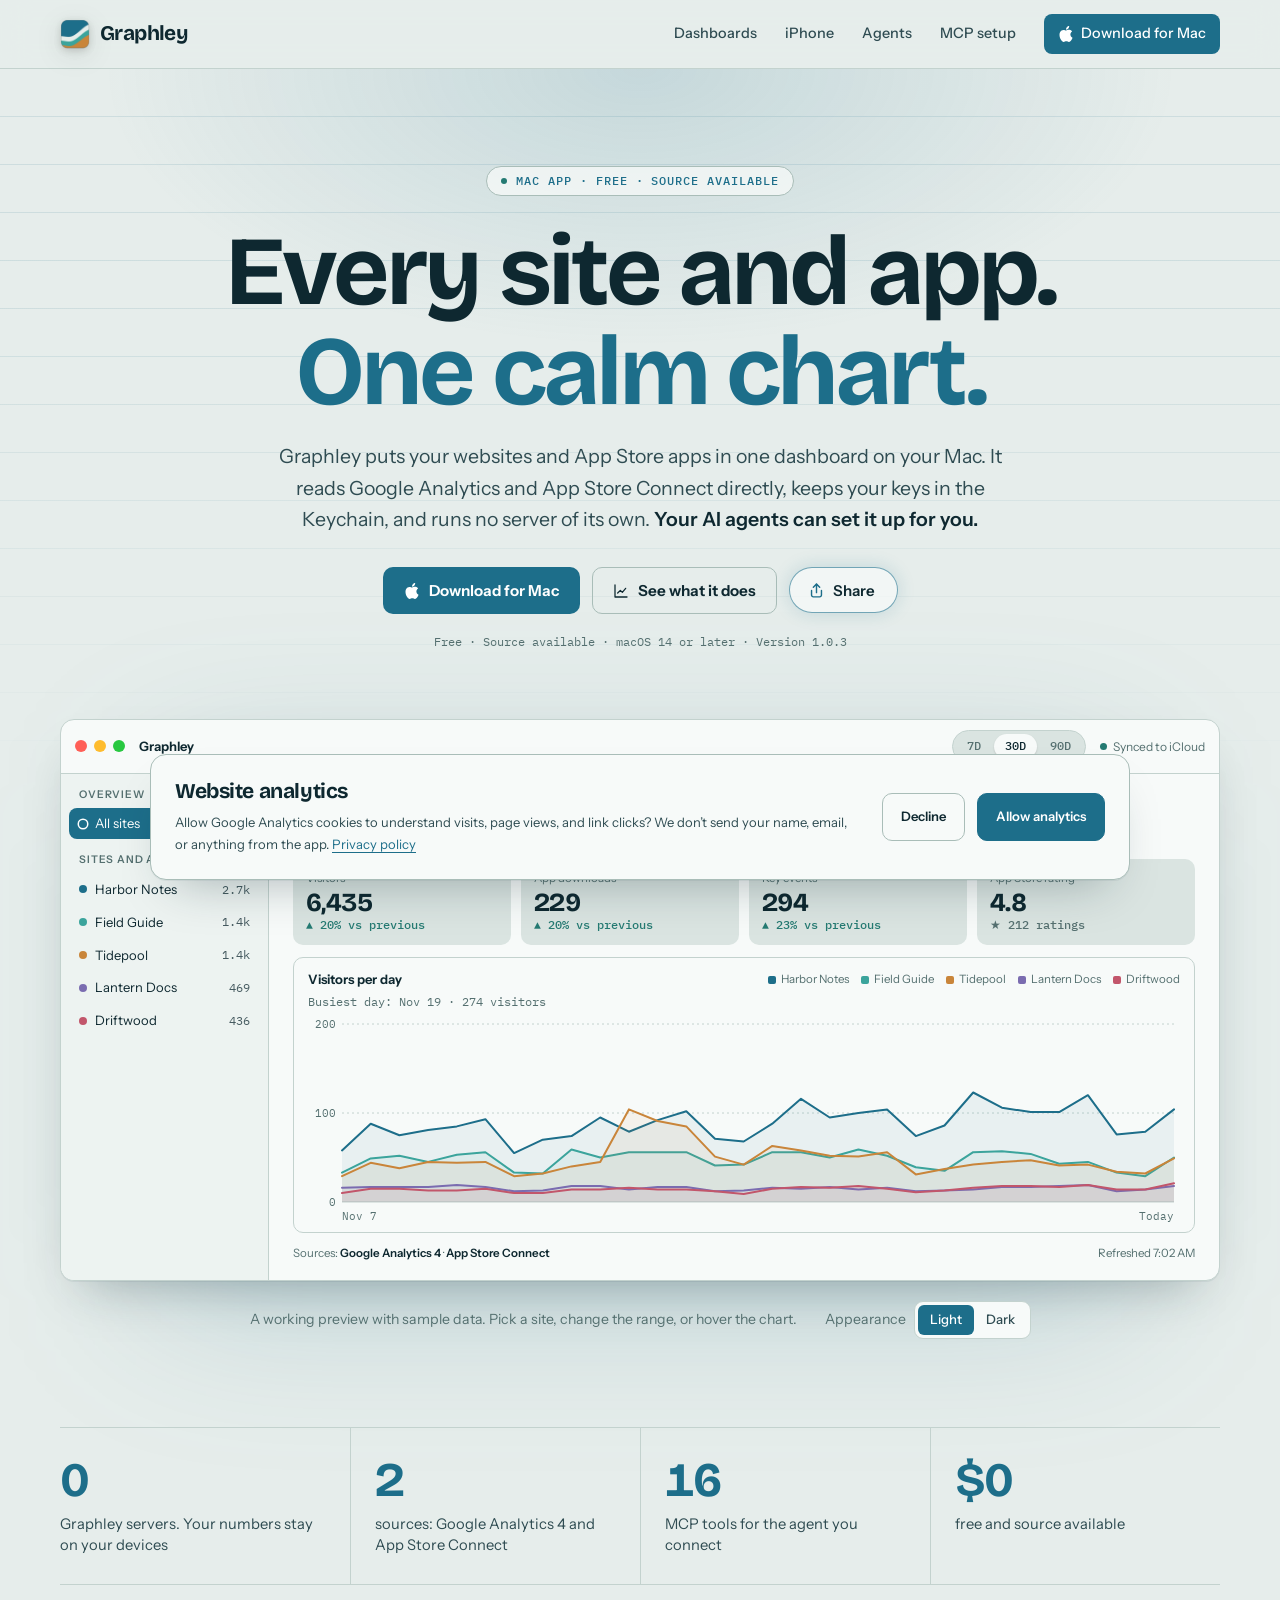
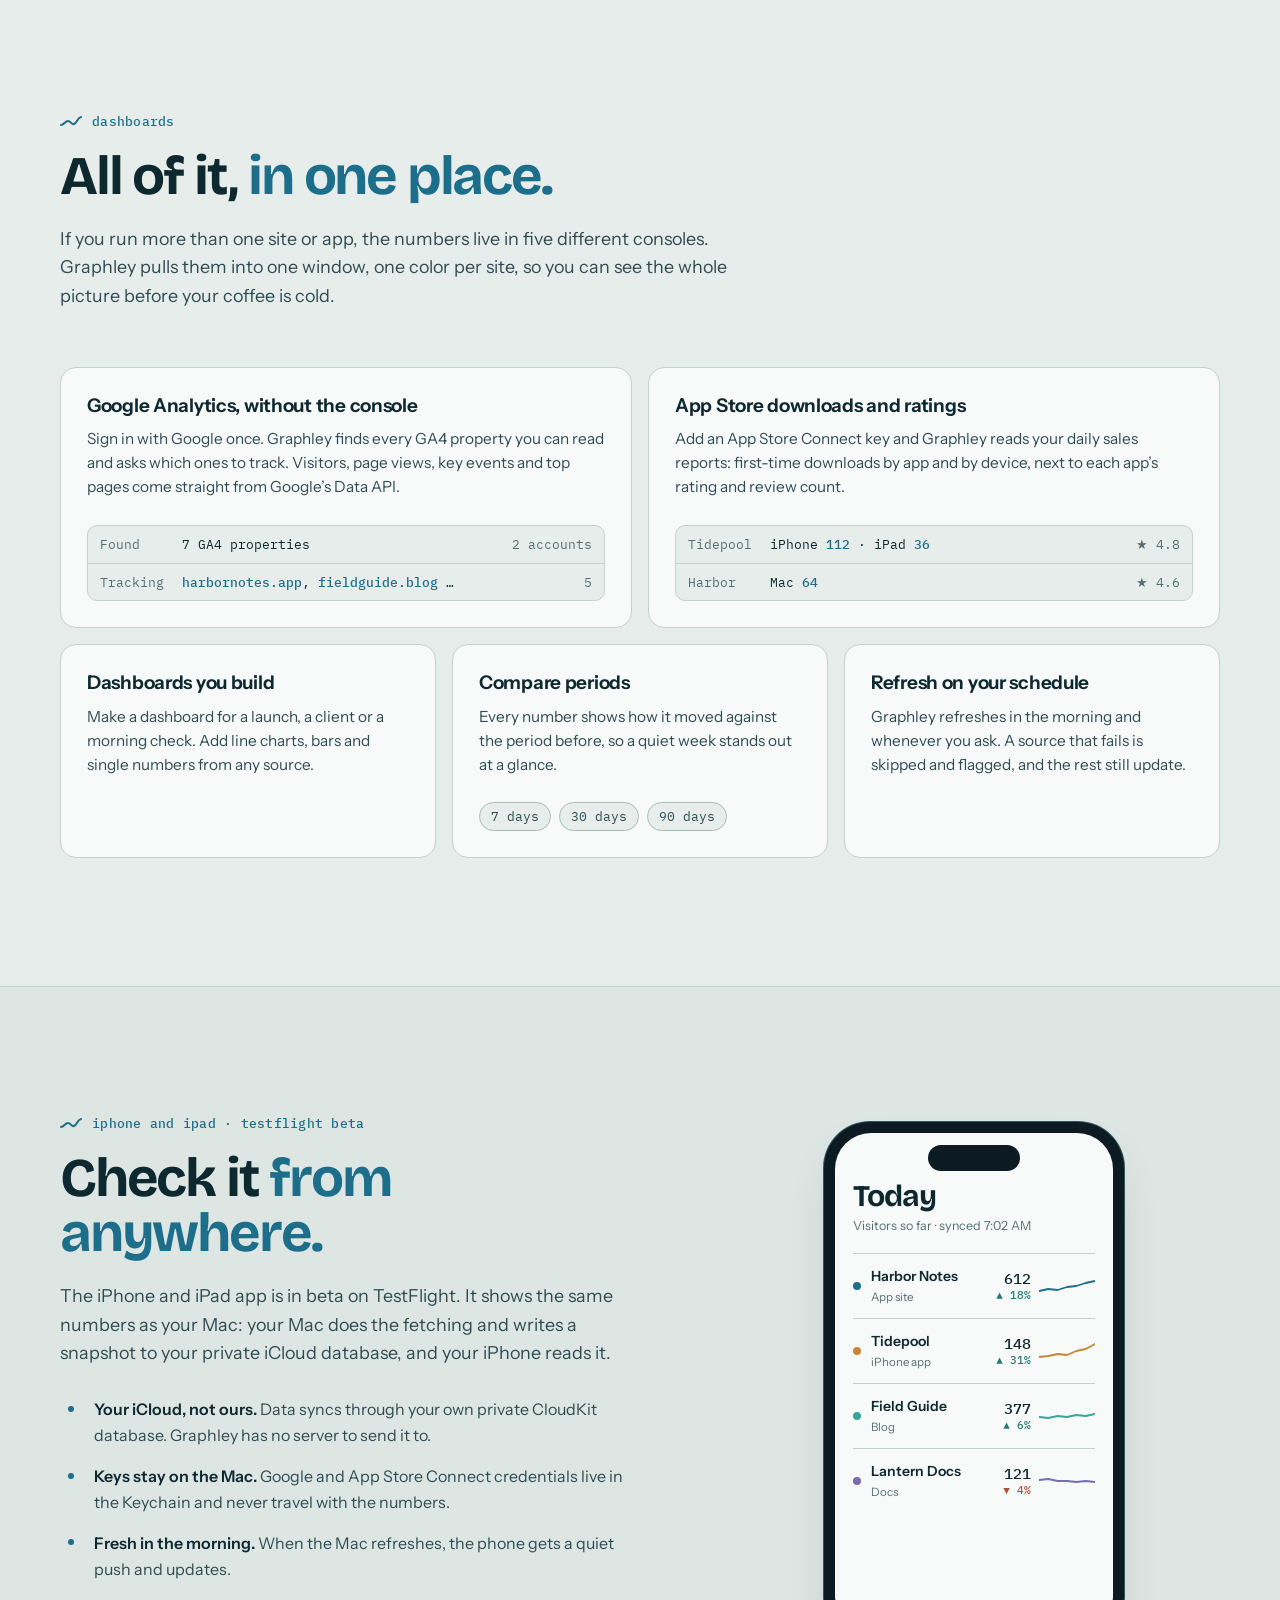
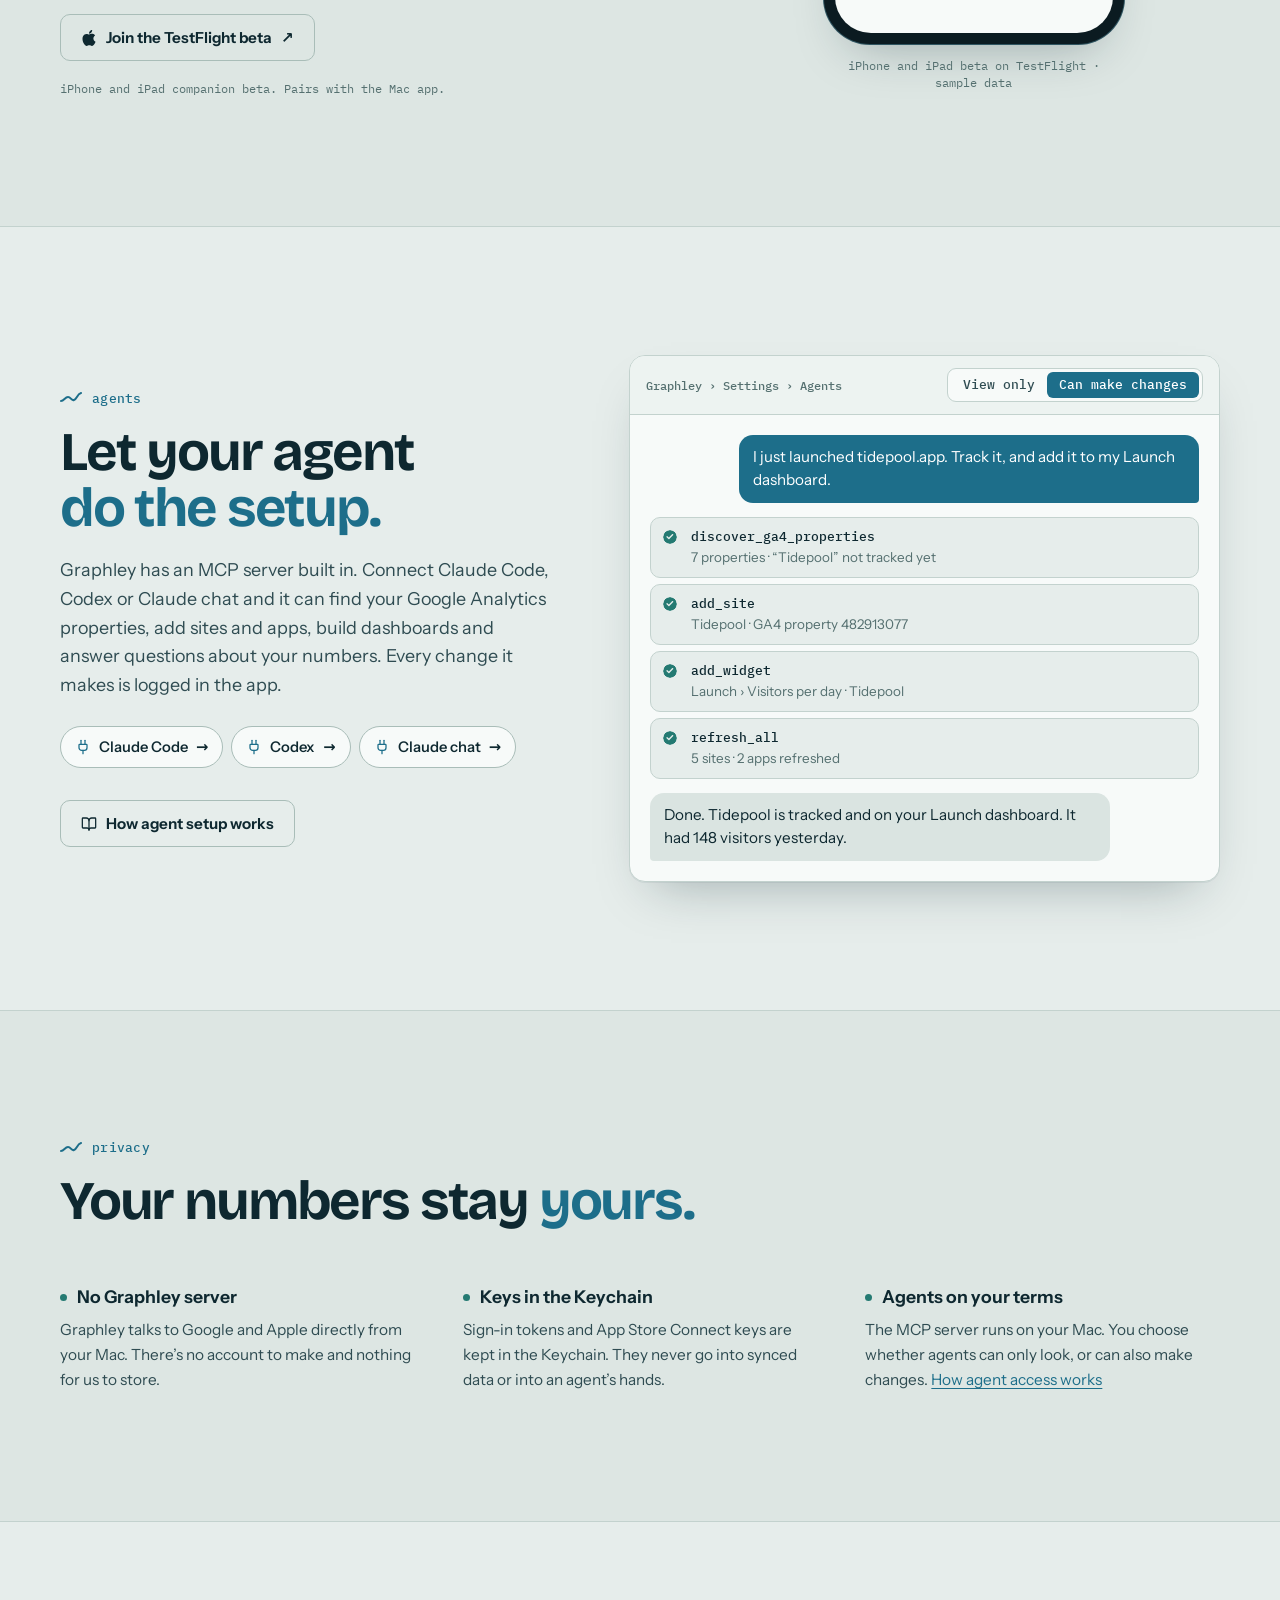
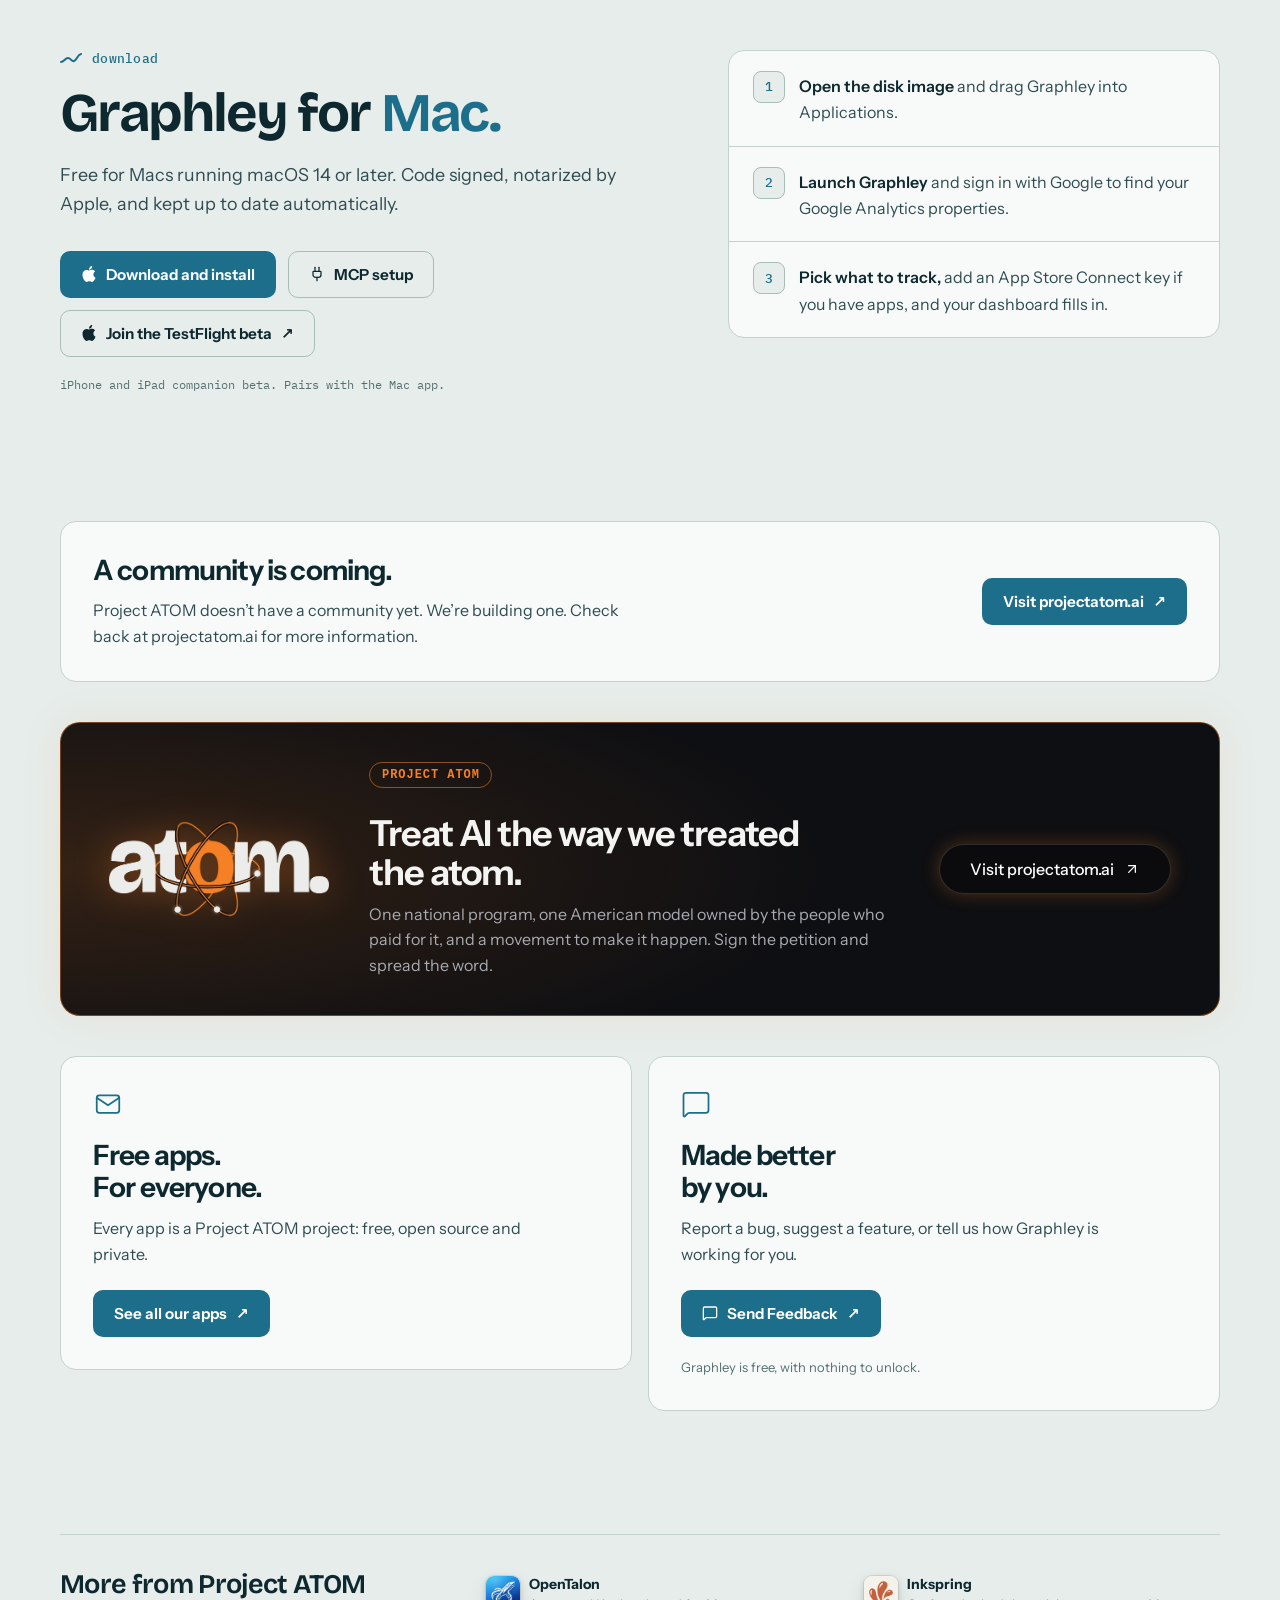
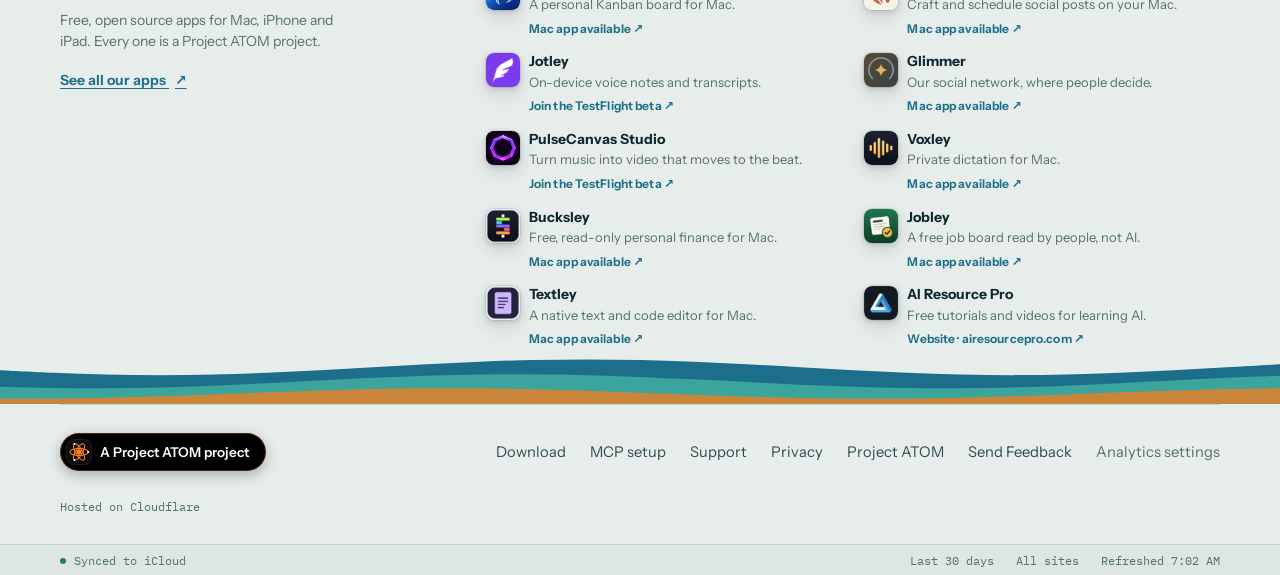
==== commit c06df98c: "Use the ATOM favicon in the Project ATOM pill Swap the "atom." text wordmark for the small ATOM favi" ====
--- a/index.html
+++ b/index.html
@@ -395,7 +395,7 @@
 
   <footer>
     <div class="shell footer">
-      <a class="product-credit" href="https://projectatom.ai/" target="_blank" rel="noopener noreferrer"><img src="/project-atom/atom-credit.webp" width="46" height="20" alt="" style="width:46px;height:20px;border-radius:0;box-shadow:none;outline:0;border:0;filter:none"><span>A Project ATOM project</span></a>
+      <a class="product-credit" href="https://projectatom.ai/" target="_blank" rel="noopener noreferrer"><img src="/project-atom/atom-icon.svg?v=20261127" width="24" height="24" alt="" style="width:24px;height:24px;border-radius:7px;box-shadow:0 0 0 1px rgba(255,255,255,.12);outline:0;border:0;filter:none"><span>A Project ATOM project</span></a>
       <nav aria-label="Footer"><a href="/download/">Download</a><a href="/mcp/">MCP setup</a><a href="/help/">Support</a><a href="/privacy/">Privacy</a><a href="https://projectatom.ai/">Project ATOM</a><a href="https://projectatom.ai/apps?app=graphley#feedback">Send Feedback</a></nav>
     </div>
     <div class="shell footer-credit">
--- a/assets/site.css
+++ b/assets/site.css
@@ -379,9 +379,9 @@
 .footer a { color: var(--ink-2); text-decoration: none; }
 .footer a:hover { color: var(--accent); }
 .footer-credit { display: flex; flex-wrap: wrap; align-items: center; justify-content: space-between; gap: 12px 18px; padding-block: 0 28px; font: .75rem/1.4 var(--mono); color: var(--muted); }
-.footer .product-credit, .footer-credit .product-credit { display: inline-flex; align-items: center; flex-shrink: 0; gap: 10px; padding: 9px 16px 9px 10px; border: 1px solid #1d2230; border-radius: 999px; background: #000; color: #fff; font: 600 13.5px/1.4 var(--sans); white-space: nowrap; text-decoration: none; transition: transform .15s; }
-:is(.footer, .footer-credit) .product-credit:hover { color: #fff; transform: translateY(-1px); }
-.product-credit img { display: block; flex-shrink: 0; width: 22px; height: 22px; border-radius: 6px; object-fit: contain; }
+.footer .product-credit, .footer-credit .product-credit { display: inline-flex; align-items: center; flex-shrink: 0; gap: 9px; padding: 6px 16px 6px 6px; border: 1px solid rgba(245, 128, 37, .3); border-radius: 999px; background: #000; color: #fff; font: 600 13.5px/1.4 var(--sans); white-space: nowrap; text-decoration: none; box-shadow: 0 4px 14px rgba(0, 0, 0, .28); transition: transform .15s, border-color .15s, box-shadow .15s; }
+:is(.footer, .footer-credit) .product-credit:hover { color: #fff; transform: translateY(-1px); border-color: rgba(245, 128, 37, .65); box-shadow: 0 0 18px rgba(245, 128, 37, .22); }
+.product-credit img { display: block; flex-shrink: 0; width: 24px; height: 24px; border-radius: 7px; object-fit: contain; }
 .statusbar { border-top: 1px solid var(--line); background: var(--bg-2); font: .72rem/1 var(--mono); color: var(--muted); }
 .statusbar .shell { display: flex; flex-wrap: wrap; align-items: center; gap: 6px 22px; padding-block: 10px; }
 .statusbar .grow { flex: 1; }
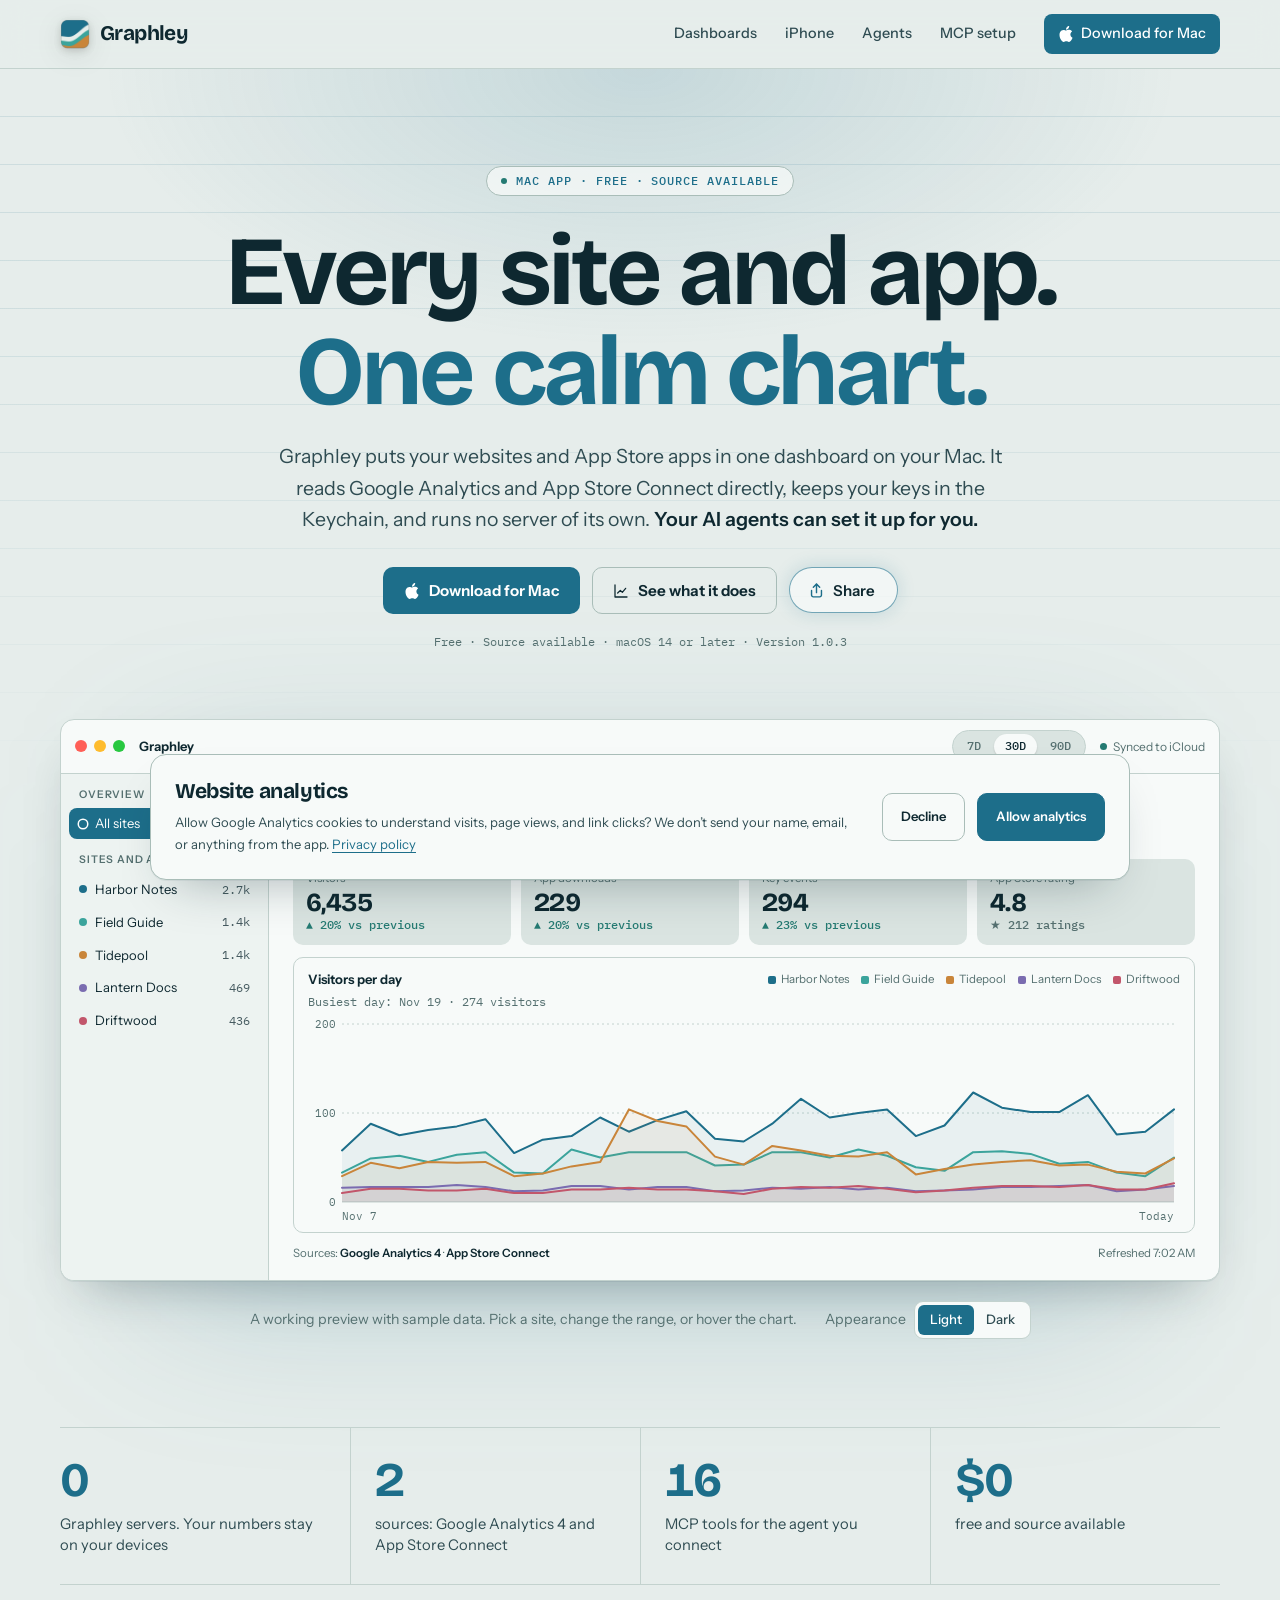
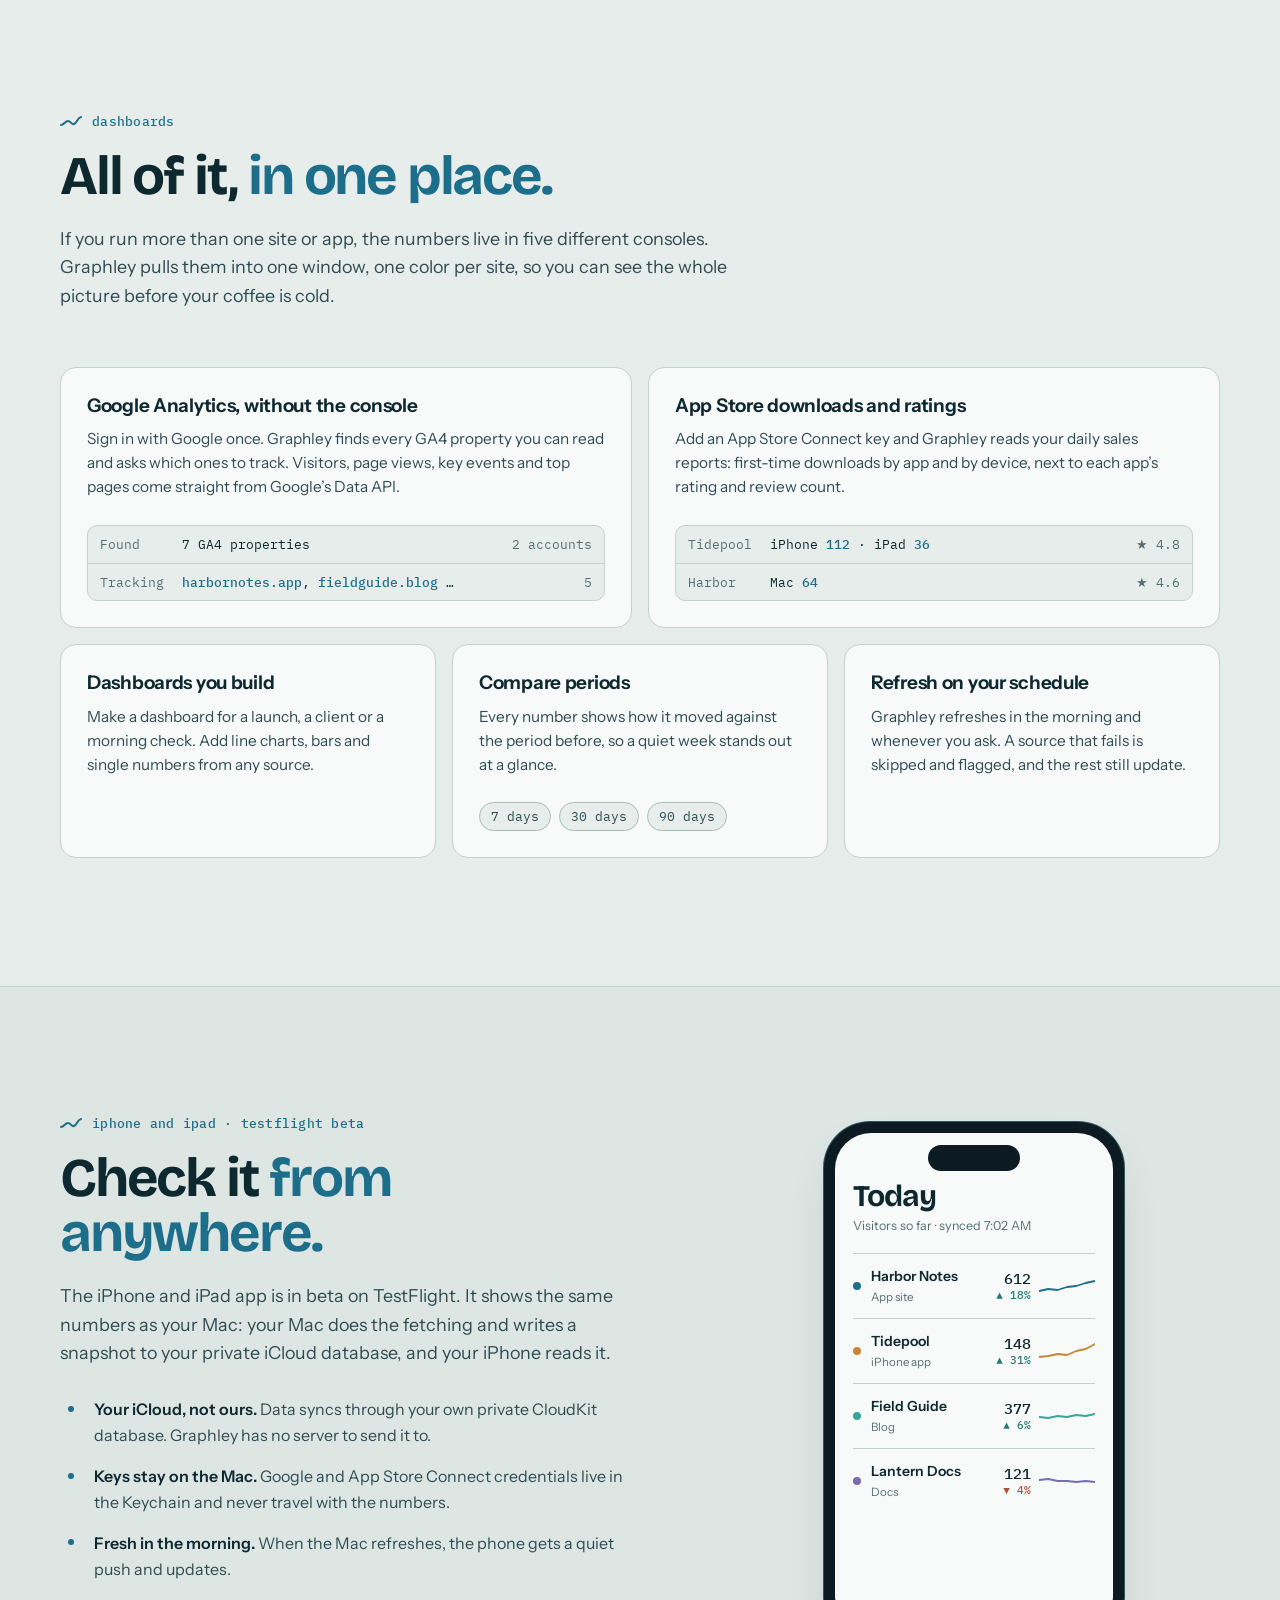
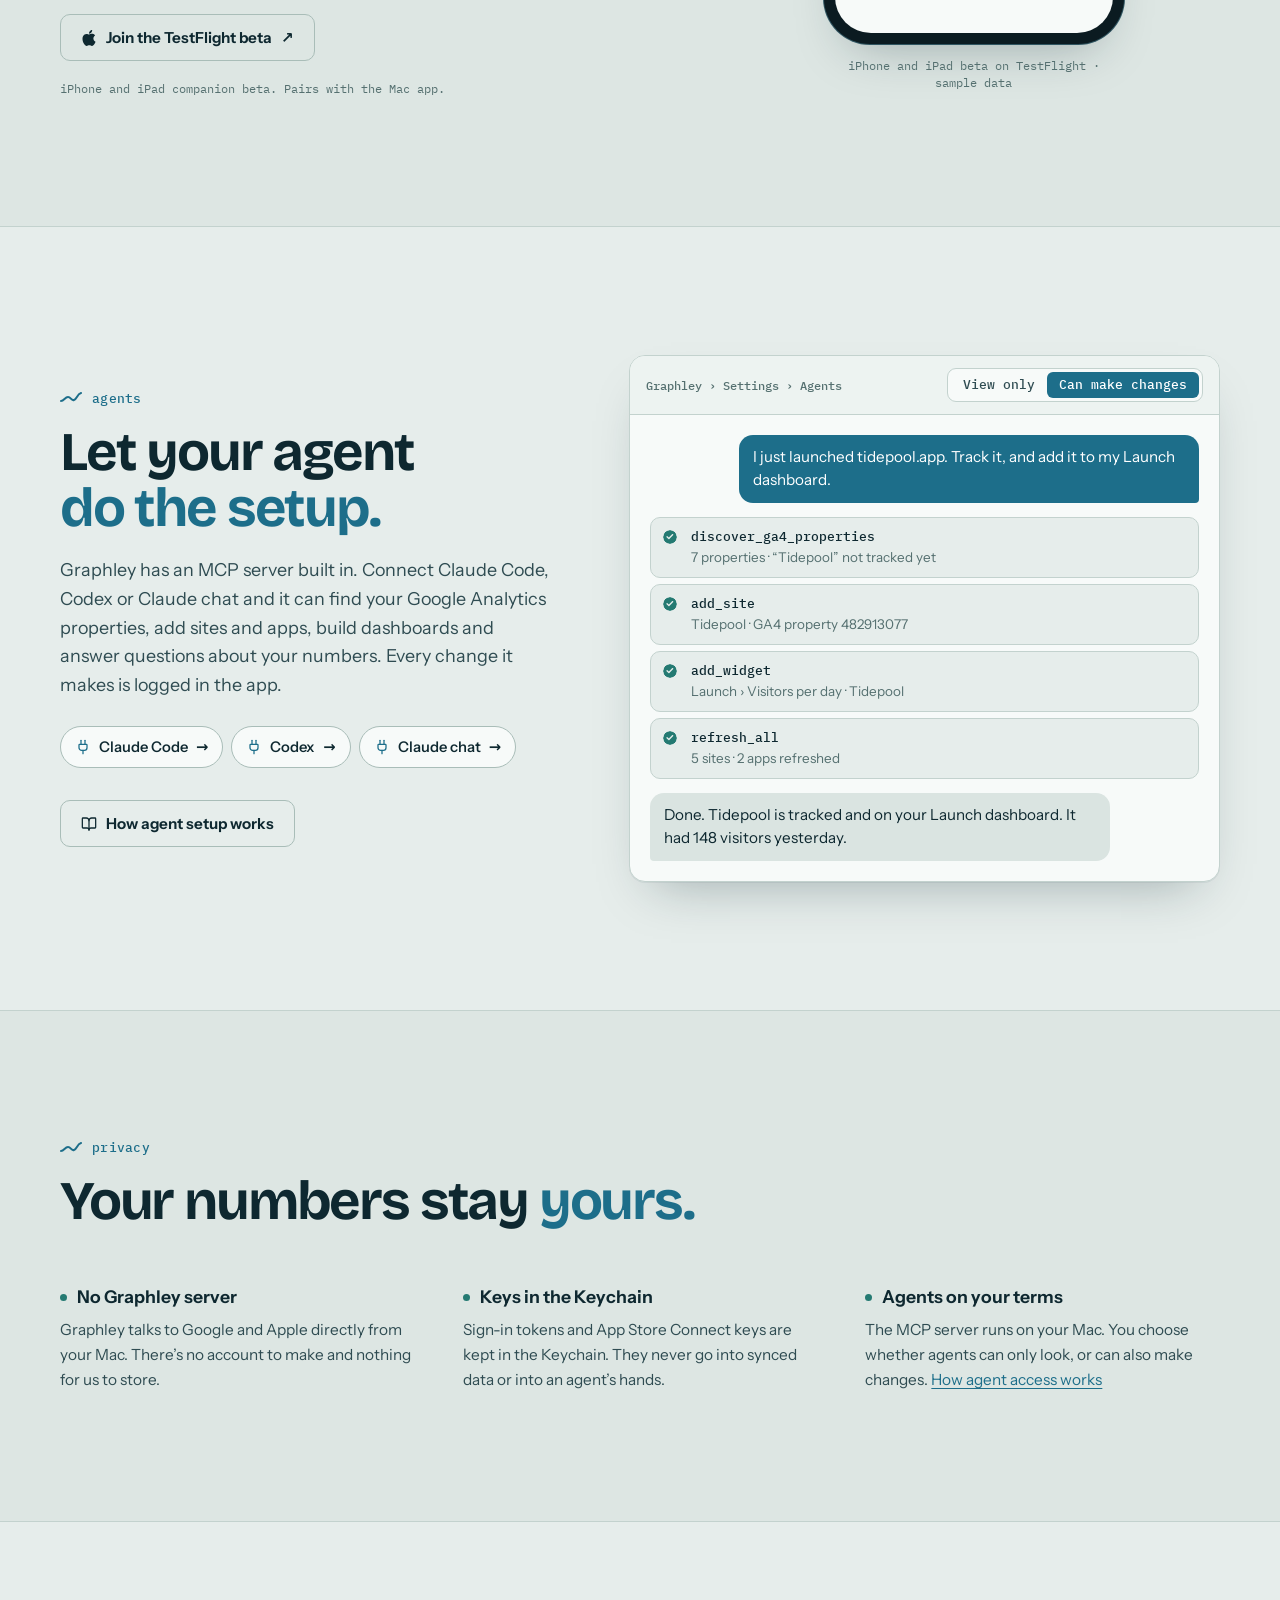
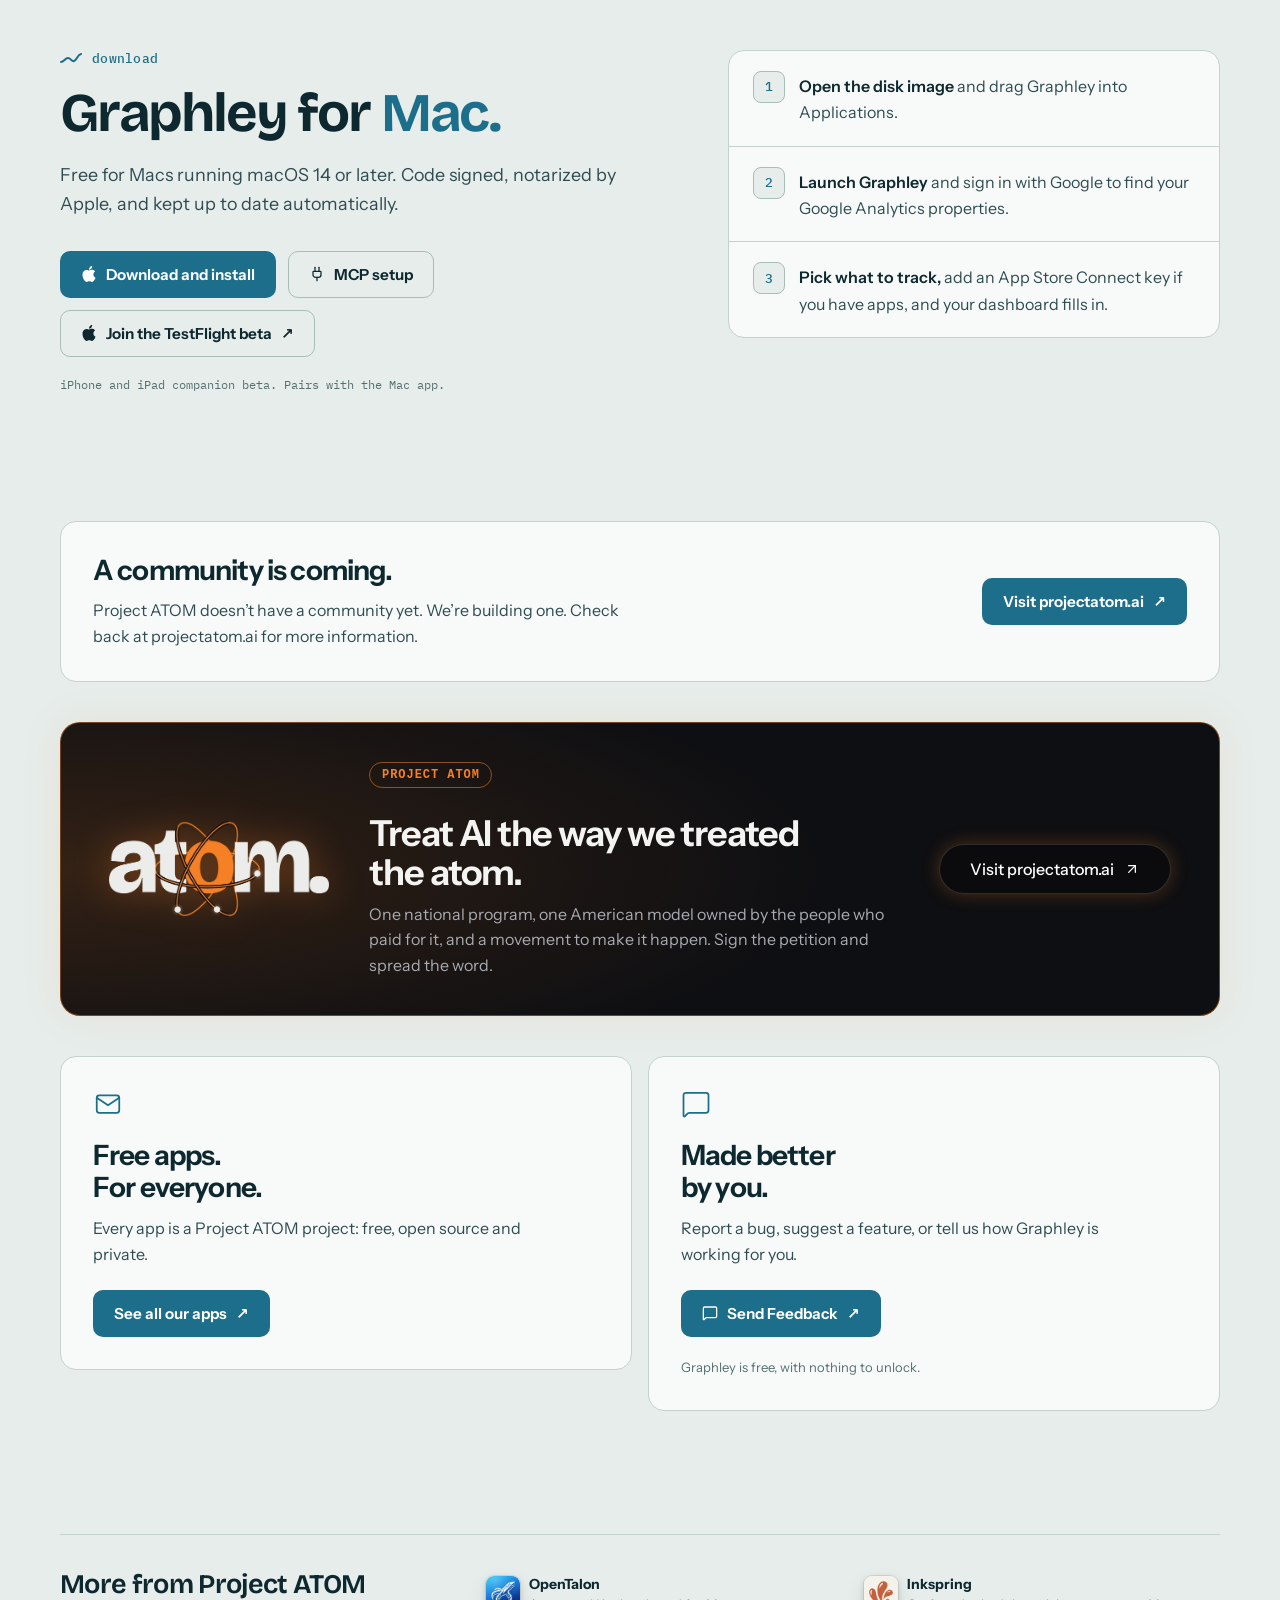
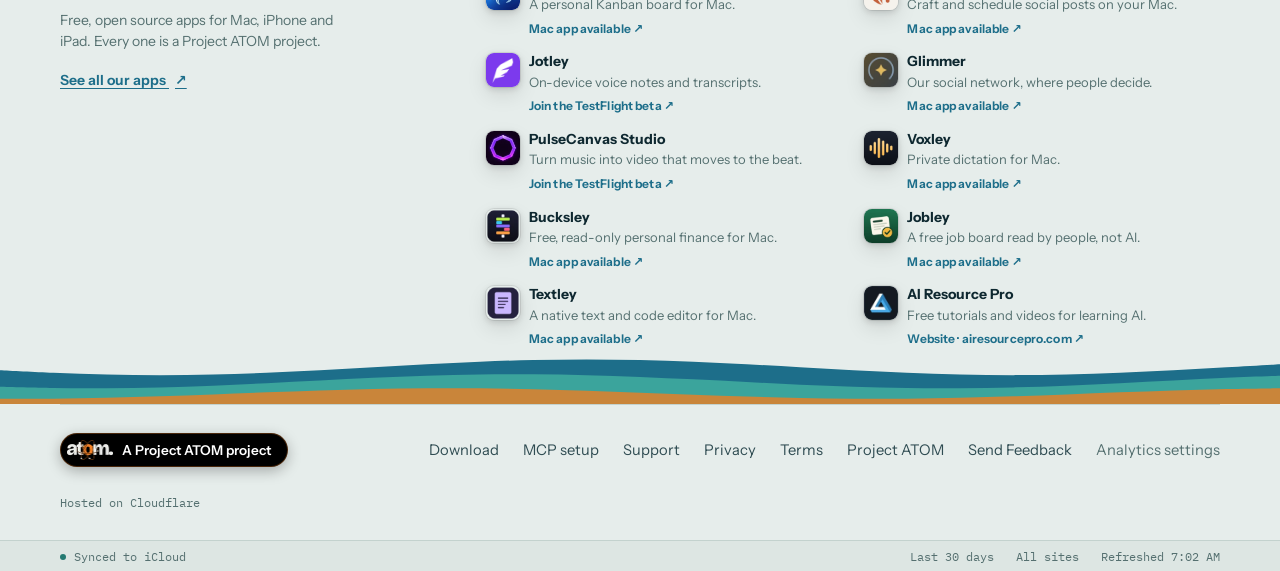
==== commit 8a9ff635: "Update privacy and terms for Project ATOM Rewrite privacy to match how the app works today (feedback" ====
--- a/index.html
+++ b/index.html
@@ -395,8 +395,8 @@
 
   <footer>
     <div class="shell footer">
-      <a class="product-credit" href="https://projectatom.ai/" target="_blank" rel="noopener noreferrer"><img src="/project-atom/atom-icon.svg?v=20261127" width="24" height="24" alt="" style="width:24px;height:24px;border-radius:7px;box-shadow:0 0 0 1px rgba(255,255,255,.12);outline:0;border:0;filter:none"><span>A Project ATOM project</span></a>
-      <nav aria-label="Footer"><a href="/download/">Download</a><a href="/mcp/">MCP setup</a><a href="/help/">Support</a><a href="/privacy/">Privacy</a><a href="https://projectatom.ai/">Project ATOM</a><a href="https://projectatom.ai/apps?app=graphley#feedback">Send Feedback</a></nav>
+      <a class="product-credit" href="https://projectatom.ai/" target="_blank" rel="noopener noreferrer"><img src="/project-atom/atom-credit.webp" width="46" height="20" alt="" style="width:46px;height:20px;border-radius:0;box-shadow:none;outline:0;border:0;filter:none"><span>A Project ATOM project</span></a>
+      <nav aria-label="Footer"><a href="/download/">Download</a><a href="/mcp/">MCP setup</a><a href="/help/">Support</a><a href="/privacy/">Privacy</a><a href="/terms/">Terms</a><a href="https://projectatom.ai/">Project ATOM</a><a href="https://projectatom.ai/apps?app=graphley#feedback">Send Feedback</a></nav>
     </div>
     <div class="shell footer-credit">
       <span>Hosted on Cloudflare</span>
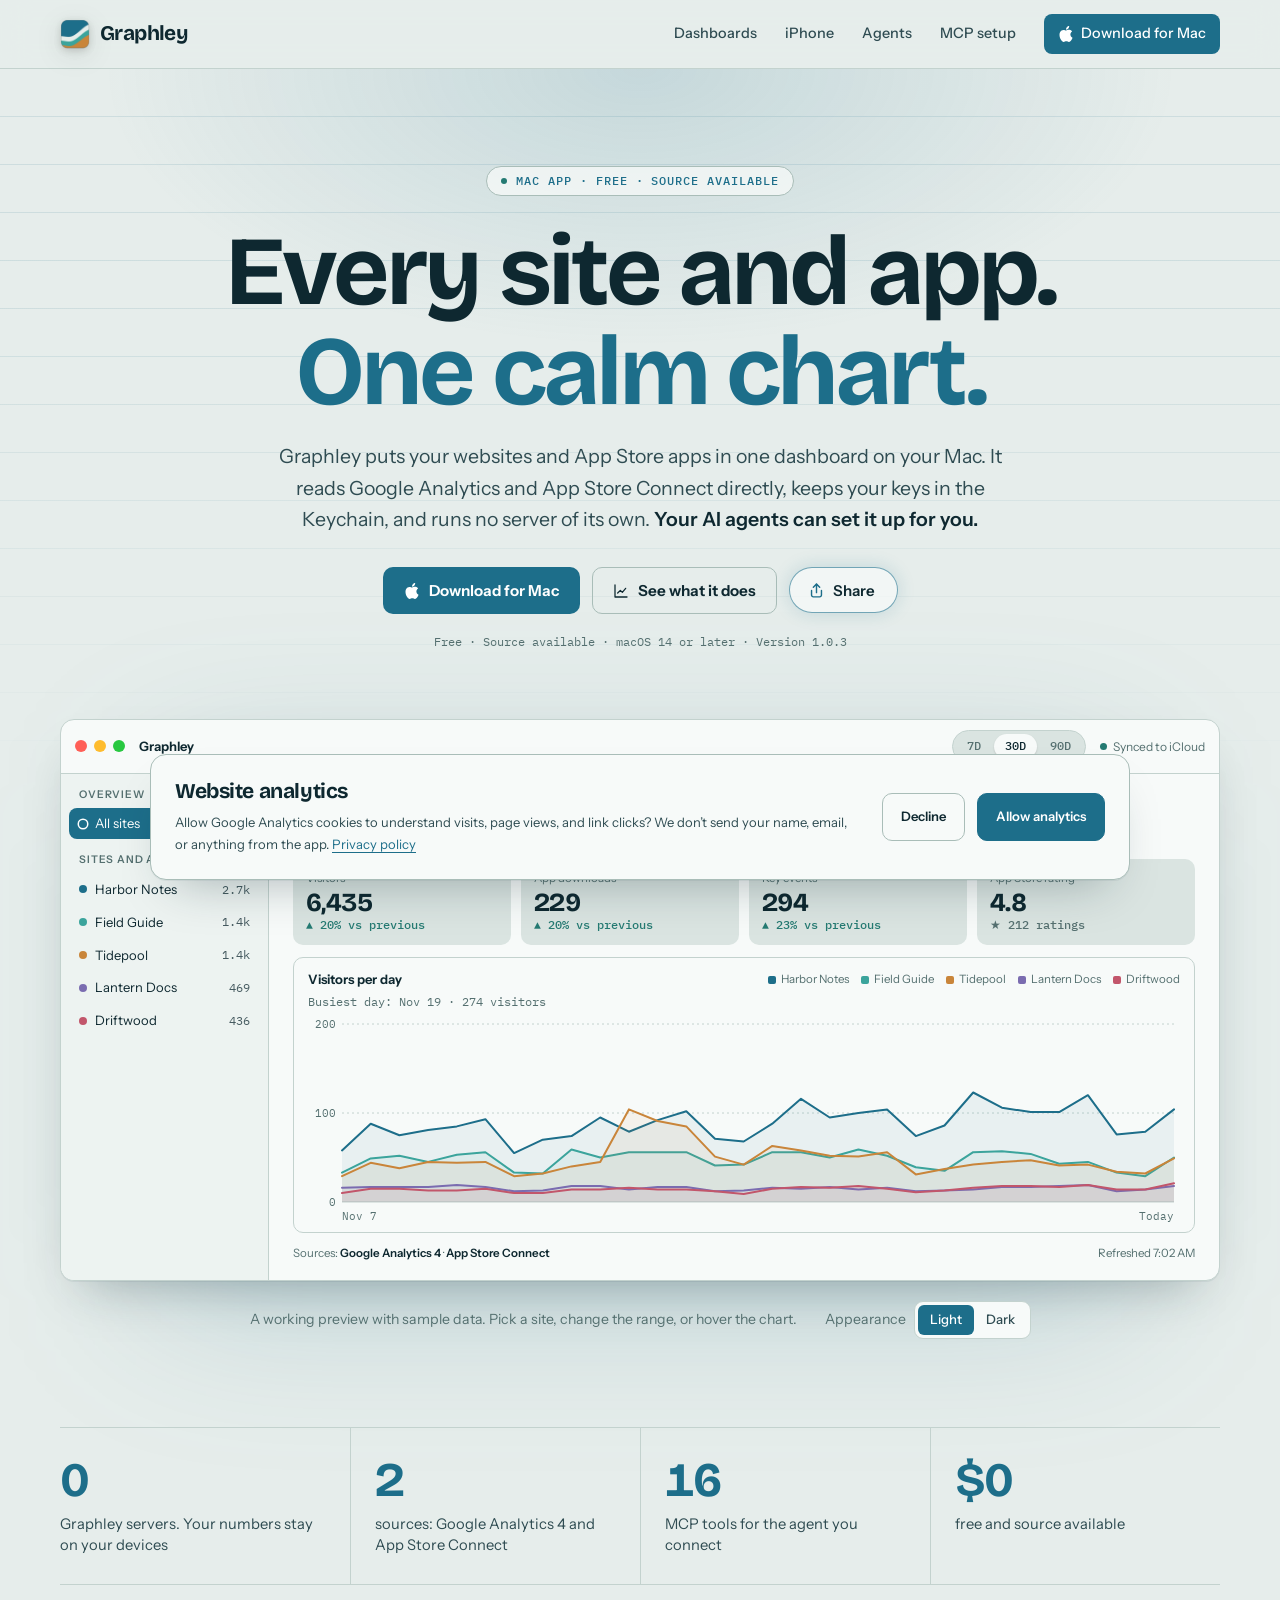
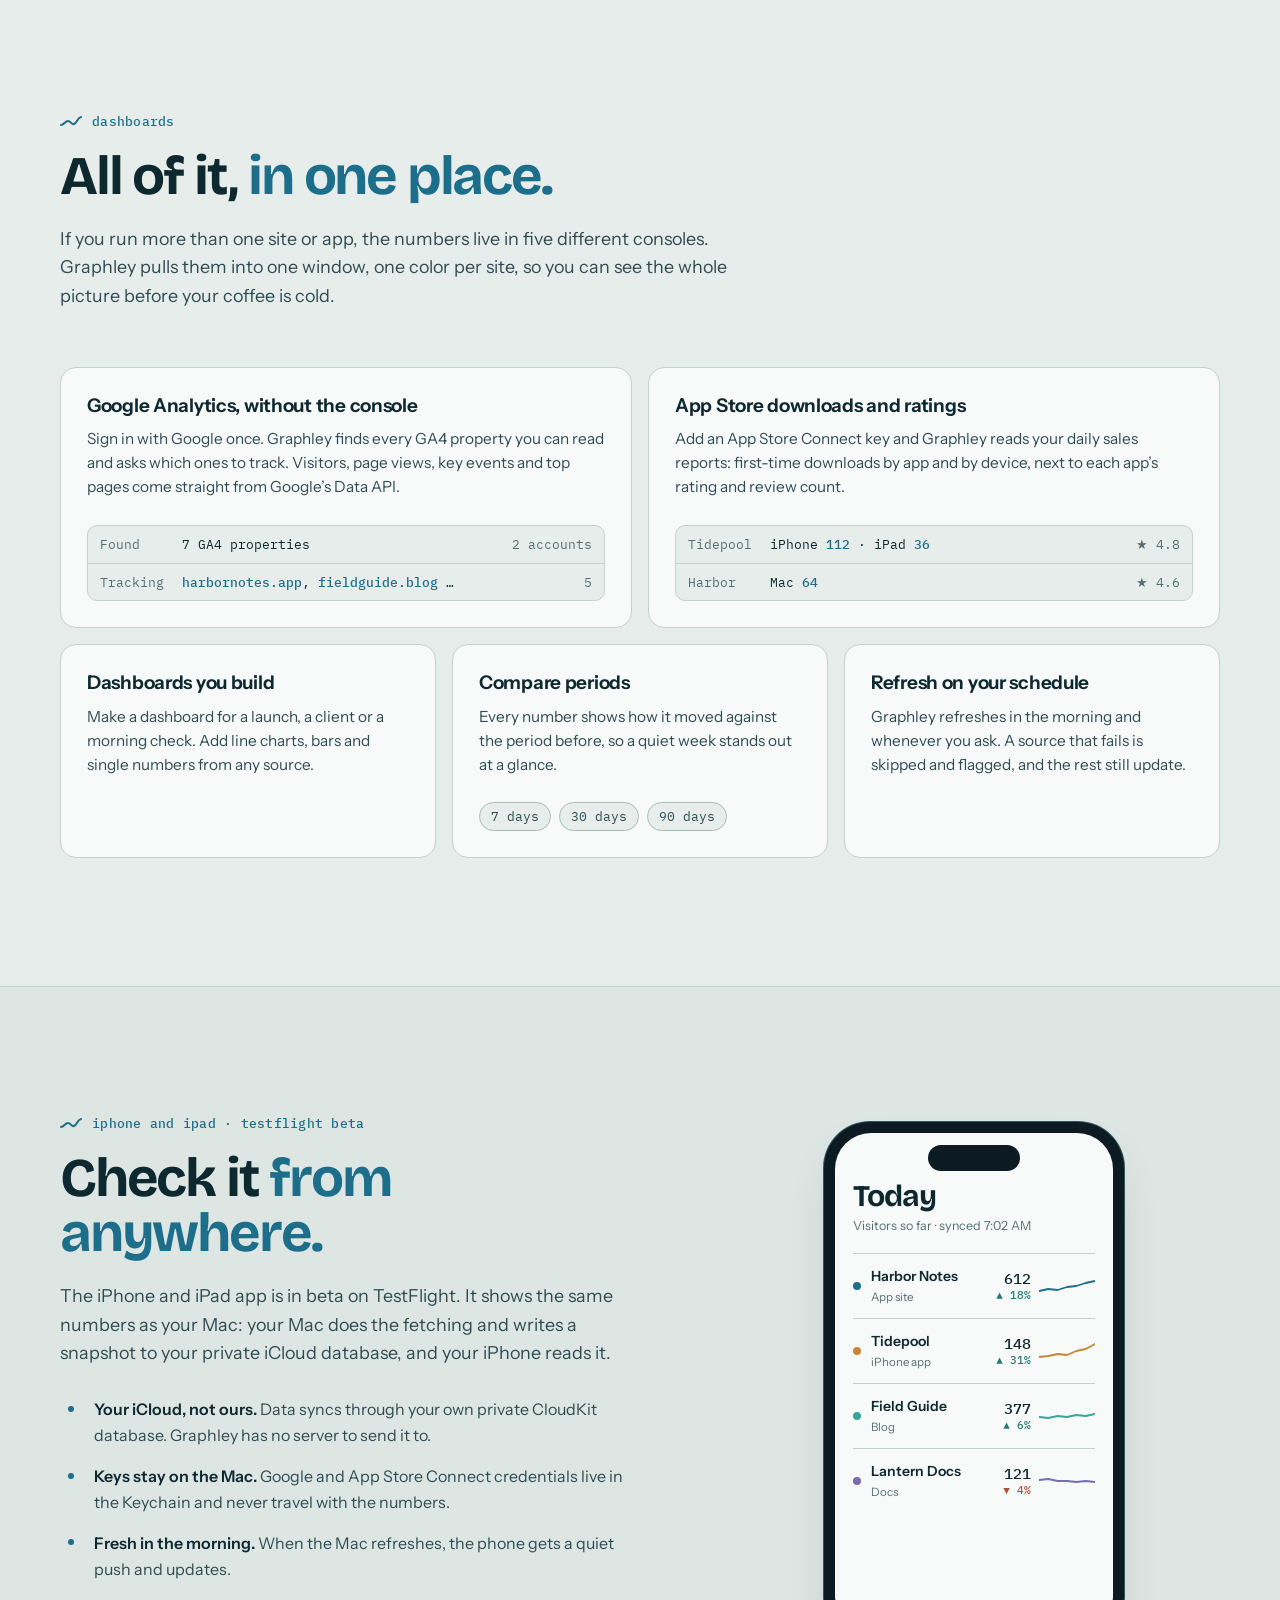
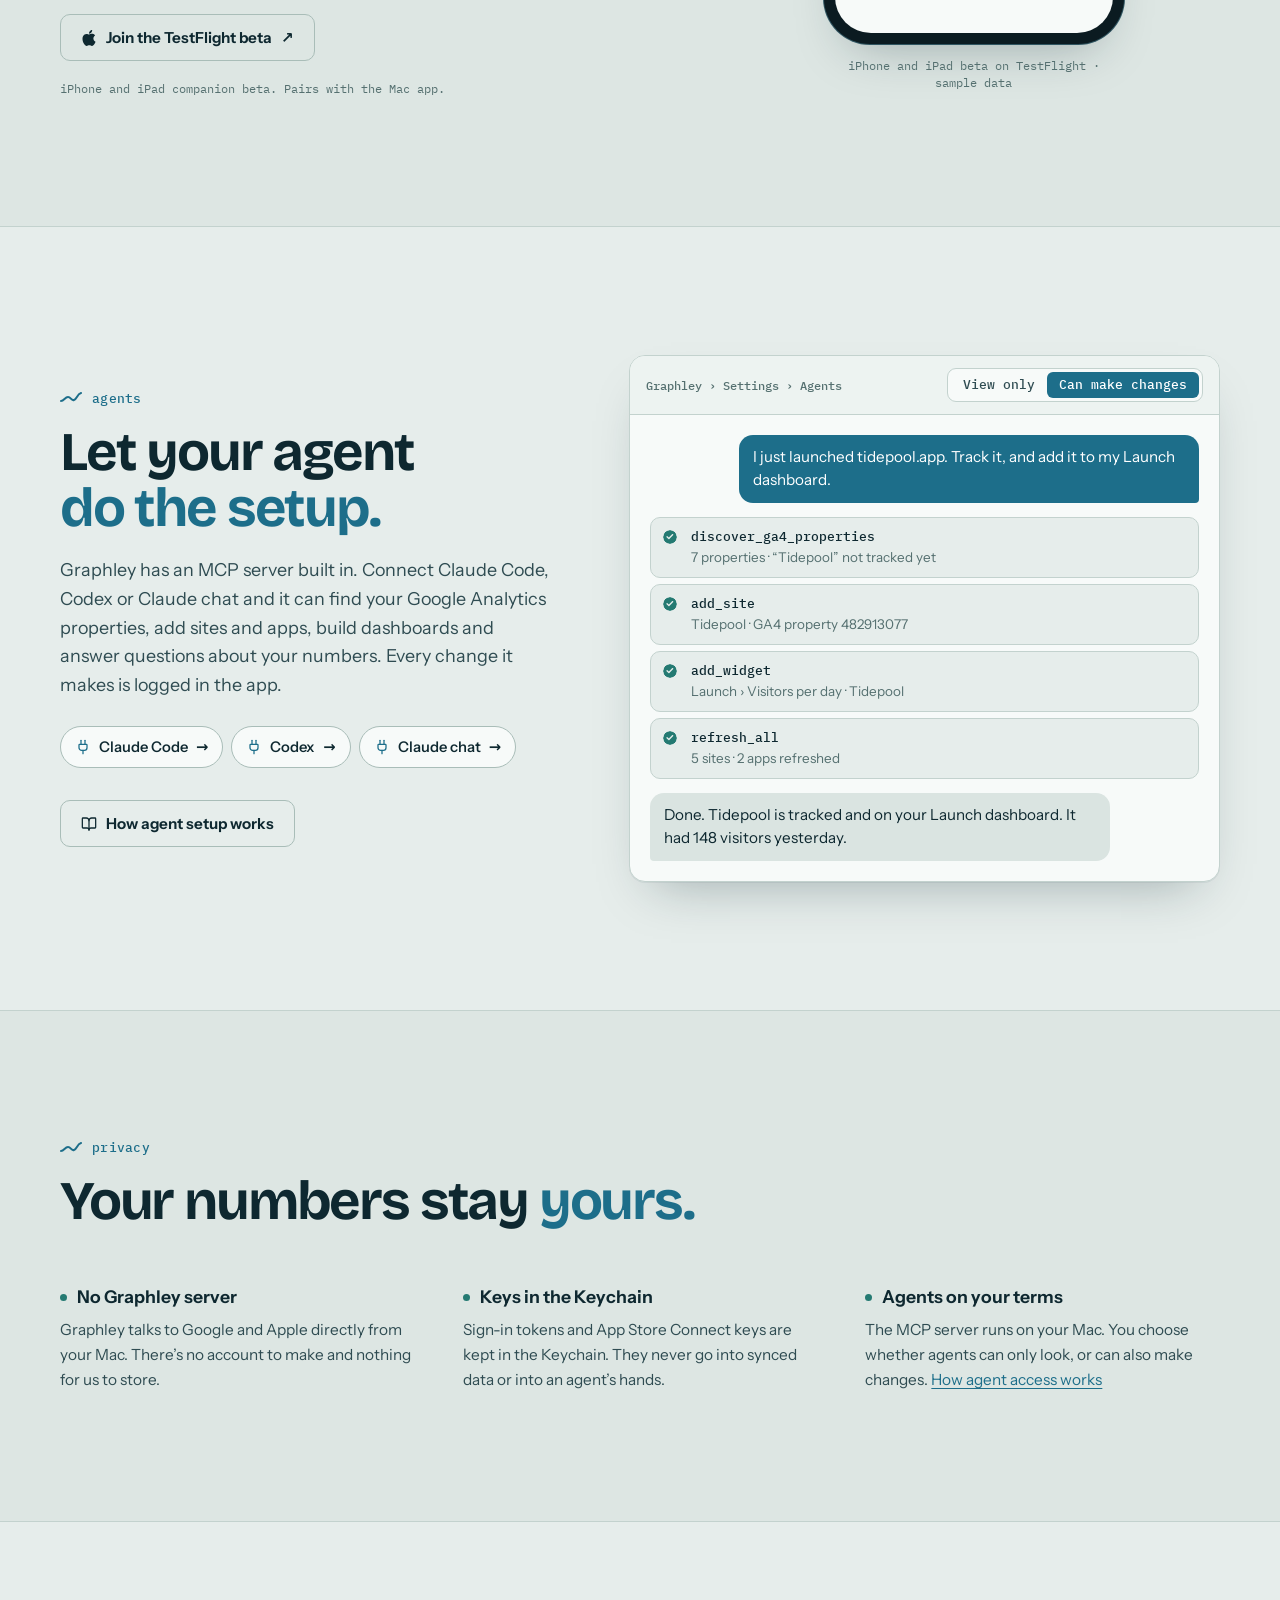
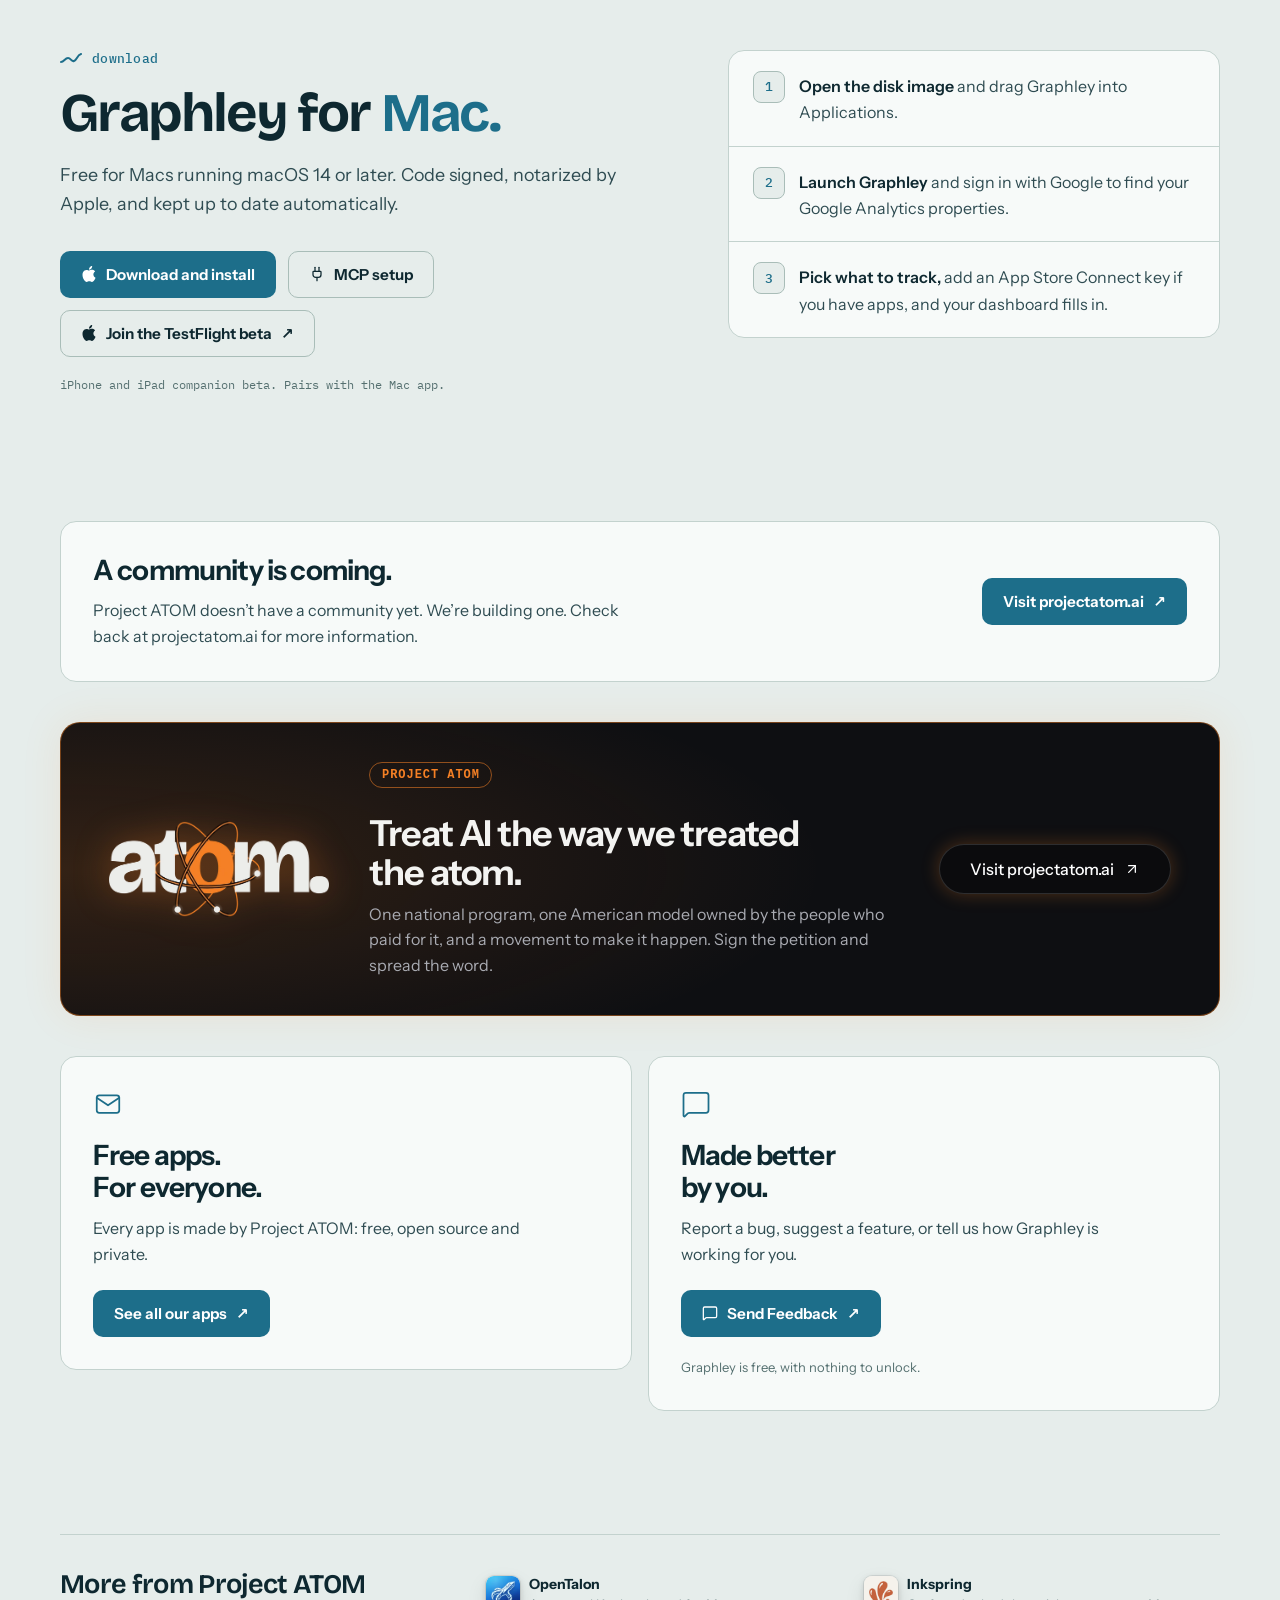
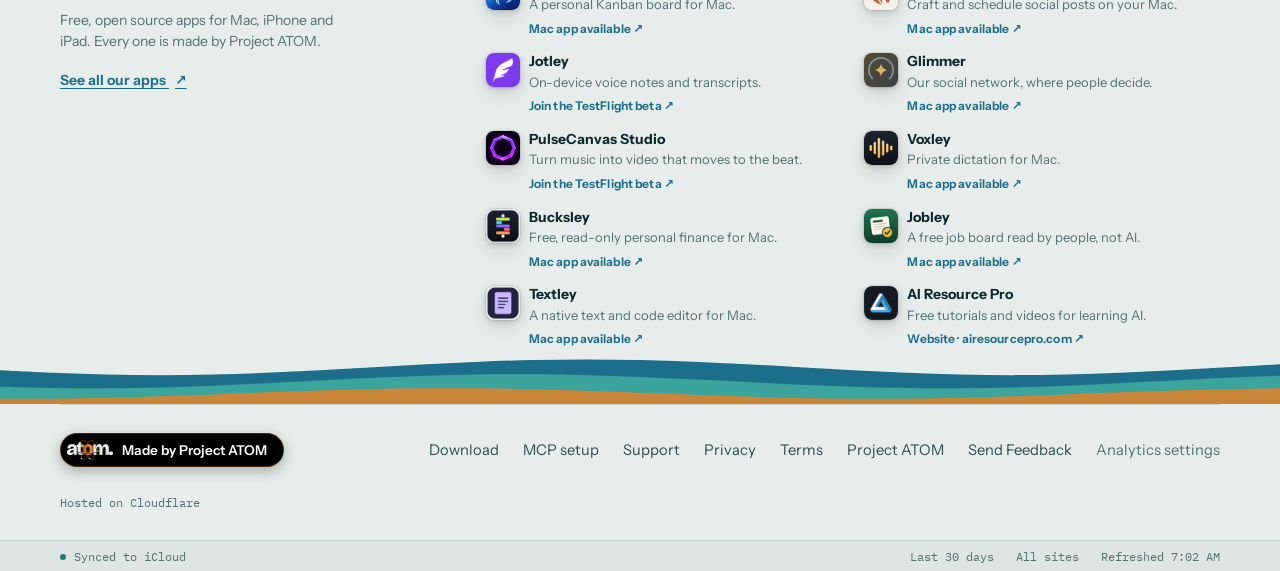
==== commit dd57d24a: "Say "Made by Project ATOM" instead of "A Project ATOM project" The footer pill and the family block " ====
--- a/index.html
+++ b/index.html
@@ -293,7 +293,7 @@
         <div class="about-card">
           <svg class="about-icon" width="30" height="30" viewBox="0 0 24 24" fill="none" stroke="currentColor" stroke-width="1.4" stroke-linecap="round" stroke-linejoin="round" aria-hidden="true"><rect x="3" y="5" width="18" height="14" rx="2"/><path d="m3 7 9 6 9-6"/></svg>
           <h2 id="about-us-title">Free apps.<br>For everyone.</h2>
-          <p>Every app is a Project ATOM project: free, open source and private.</p>
+          <p>Every app is made by Project ATOM: free, open source and private.</p>
           <a class="button" href="https://projectatom.ai/apps" target="_blank" rel="noopener noreferrer">See all our apps <span aria-hidden="true">↗</span></a>
         </div>
         <div class="about-card">
@@ -314,7 +314,7 @@
       <div class="family-inner">
         <div class="family-about">
           <h2 id="atom-family-title" class="family-title">More from Project ATOM</h2>
-          <p>Free, open source apps for Mac, iPhone and iPad. Every one is a Project ATOM project.</p>
+          <p>Free, open source apps for Mac, iPhone and iPad. Every one is made by Project ATOM.</p>
           <a class="family-hub" href="https://projectatom.ai/apps">See all our apps&nbsp;<span aria-hidden="true">↗</span></a>
         </div>
         <ul class="family-apps" aria-label="Project ATOM apps">
@@ -395,7 +395,7 @@
 
   <footer>
     <div class="shell footer">
-      <a class="product-credit" href="https://projectatom.ai/" target="_blank" rel="noopener noreferrer"><img src="/project-atom/atom-credit.webp" width="46" height="20" alt="" style="width:46px;height:20px;border-radius:0;box-shadow:none;outline:0;border:0;filter:none"><span>A Project ATOM project</span></a>
+      <a class="product-credit" href="https://projectatom.ai/" target="_blank" rel="noopener noreferrer"><img src="/project-atom/atom-credit.webp" width="46" height="20" alt="" style="width:46px;height:20px;border-radius:0;box-shadow:none;outline:0;border:0;filter:none"><span>Made by Project ATOM</span></a>
       <nav aria-label="Footer"><a href="/download/">Download</a><a href="/mcp/">MCP setup</a><a href="/help/">Support</a><a href="/privacy/">Privacy</a><a href="/terms/">Terms</a><a href="https://projectatom.ai/">Project ATOM</a><a href="https://projectatom.ai/apps?app=graphley#feedback">Send Feedback</a></nav>
     </div>
     <div class="shell footer-credit">
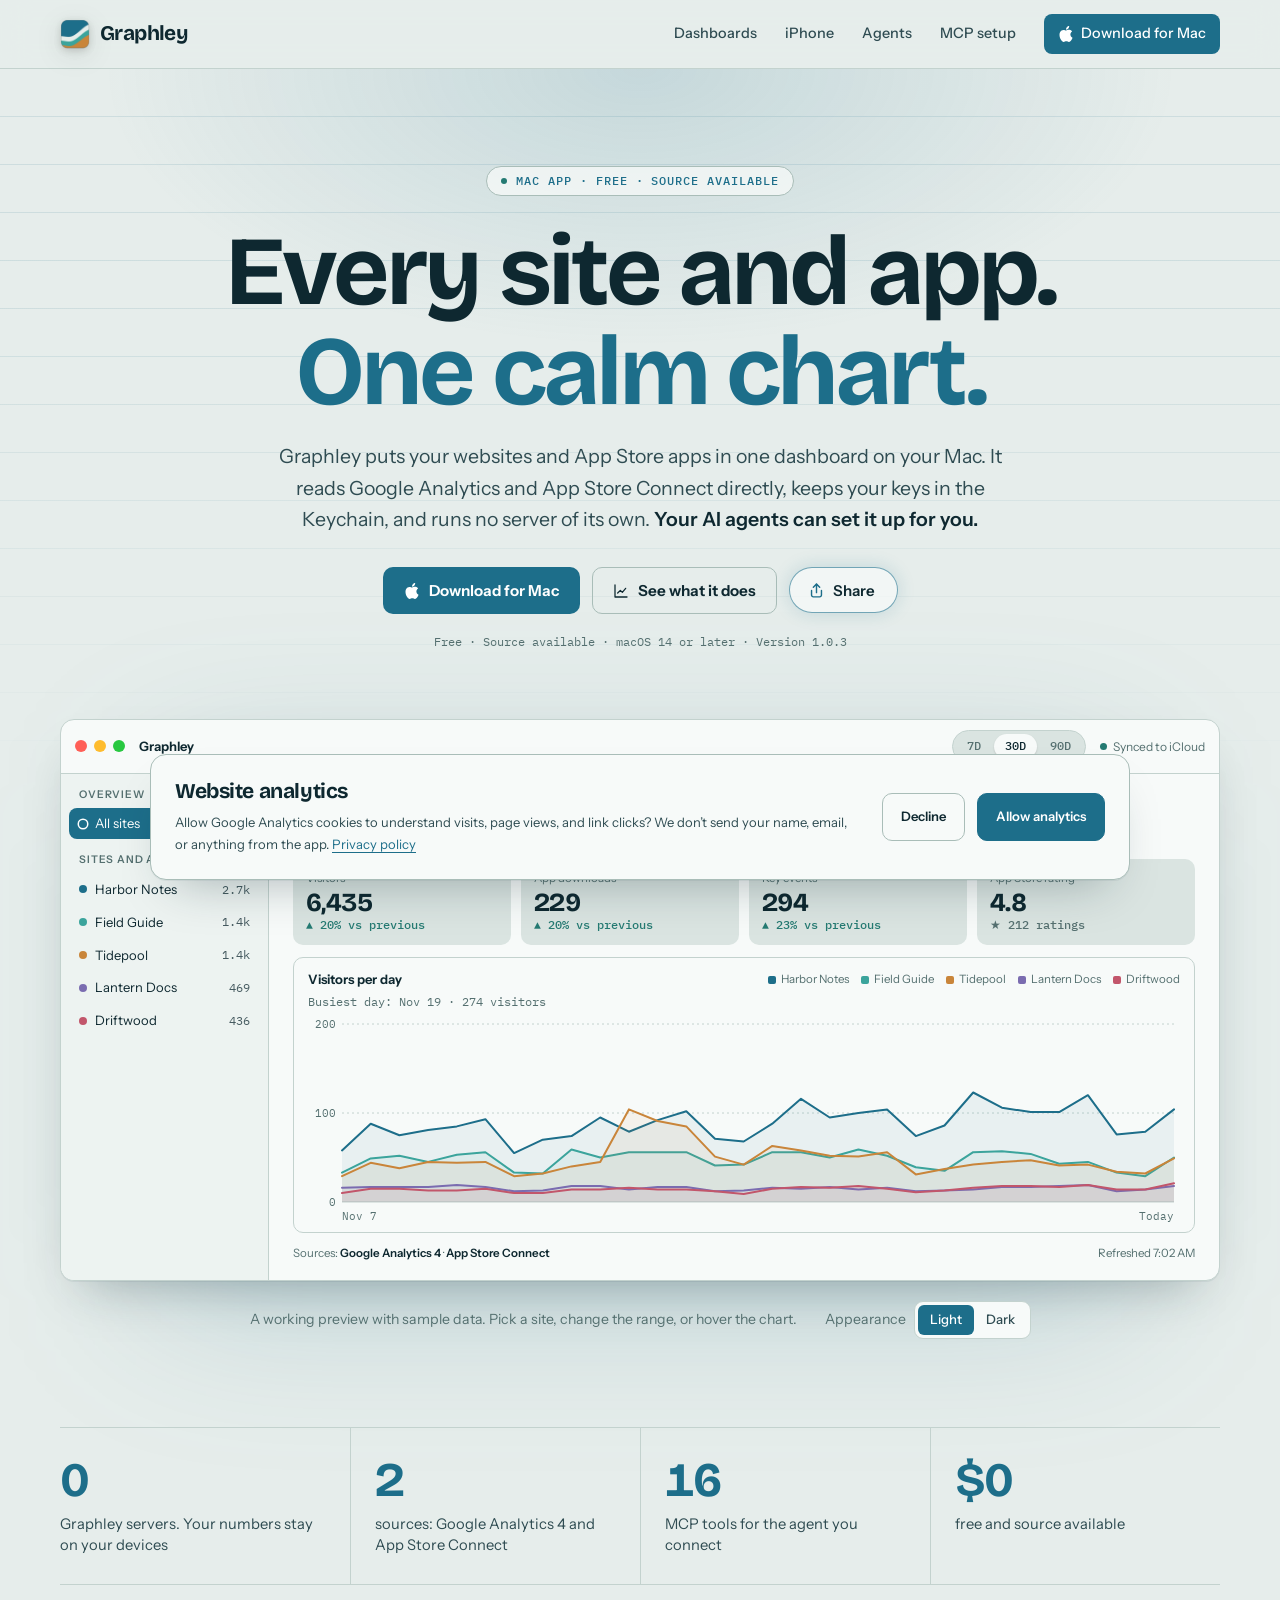
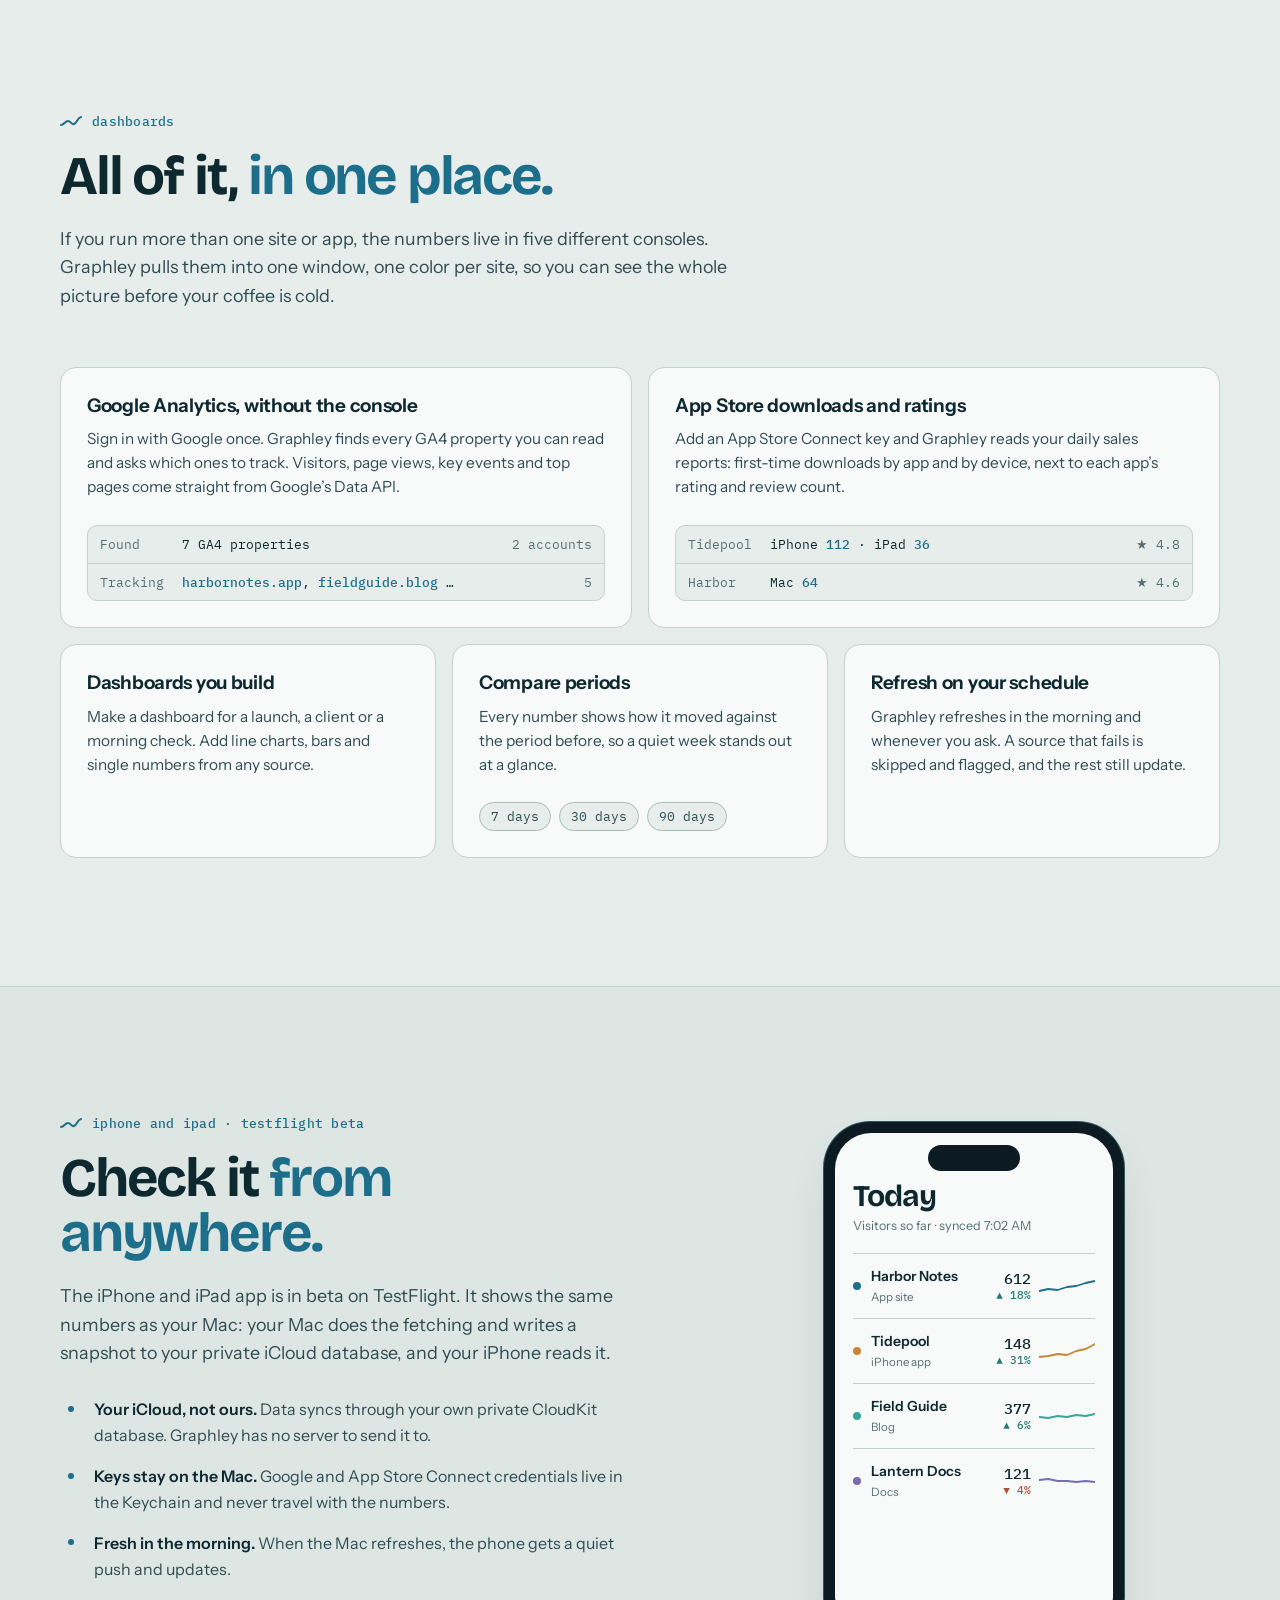
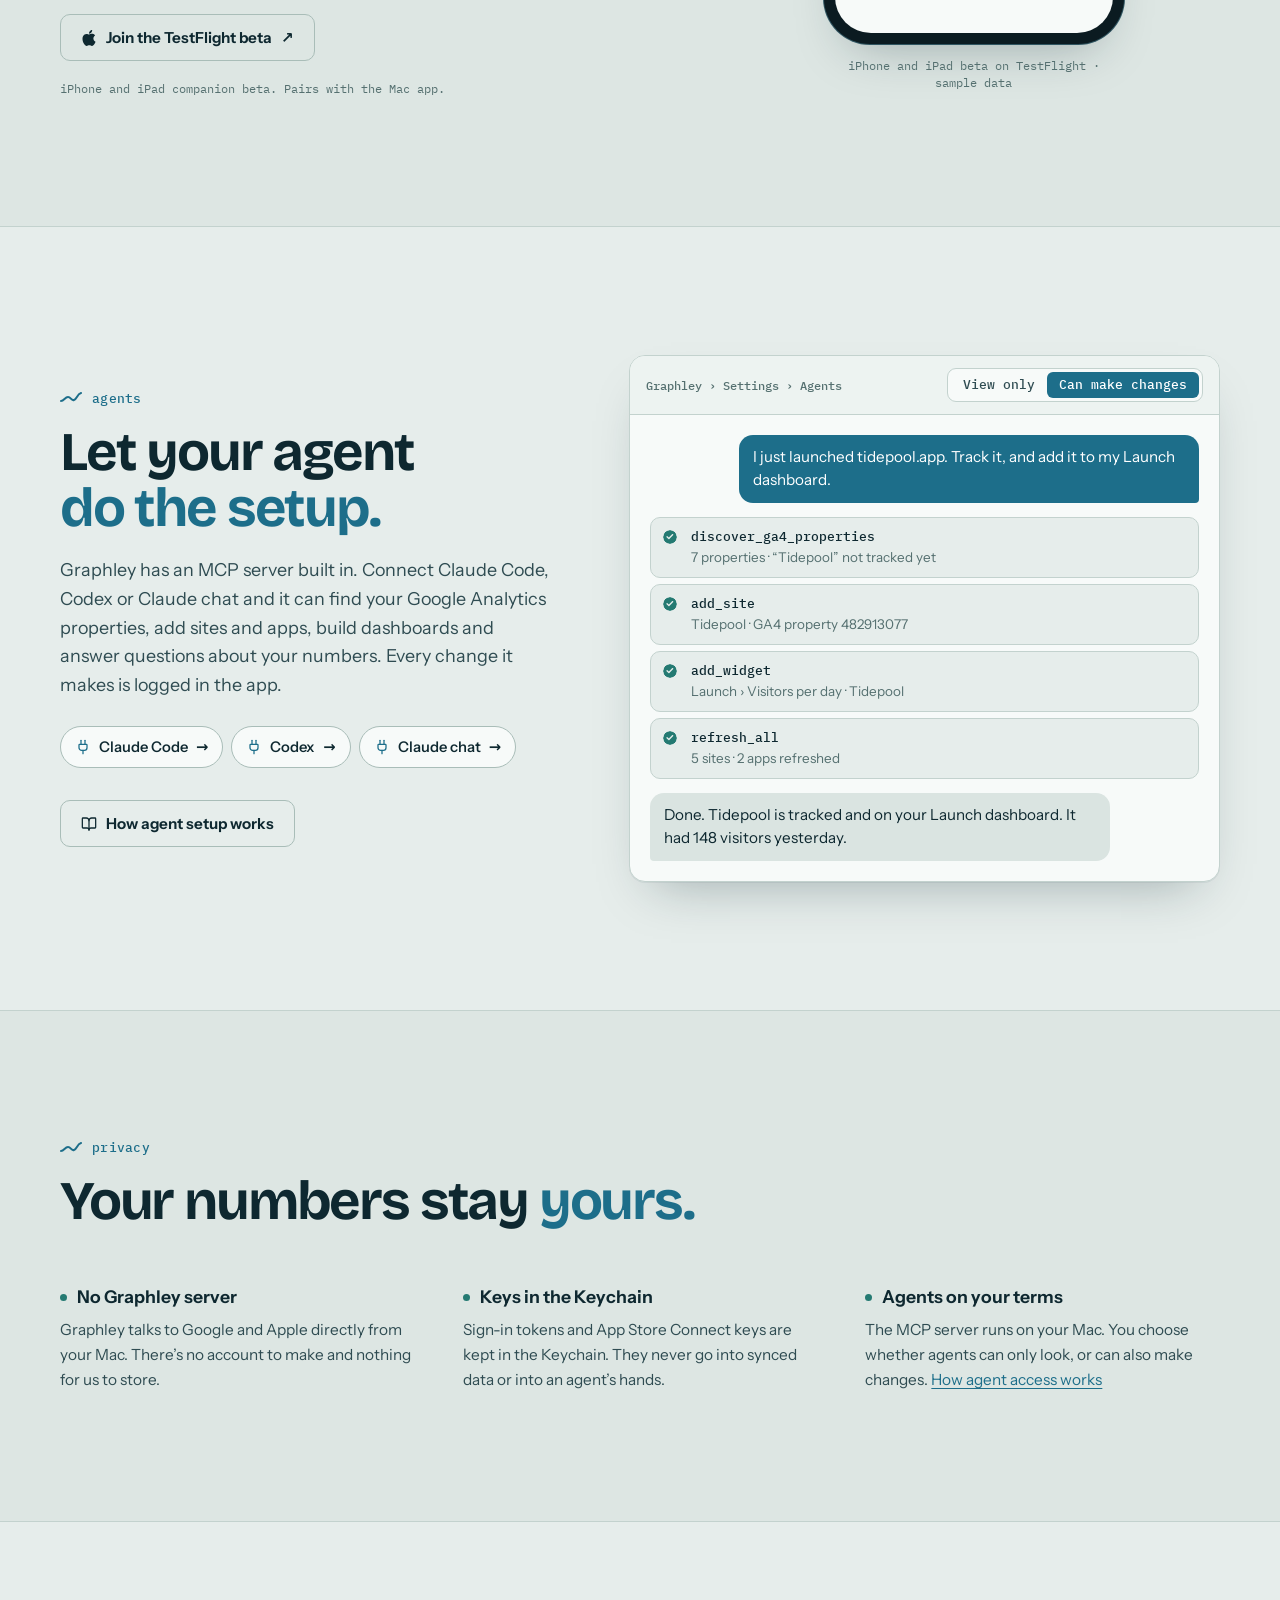
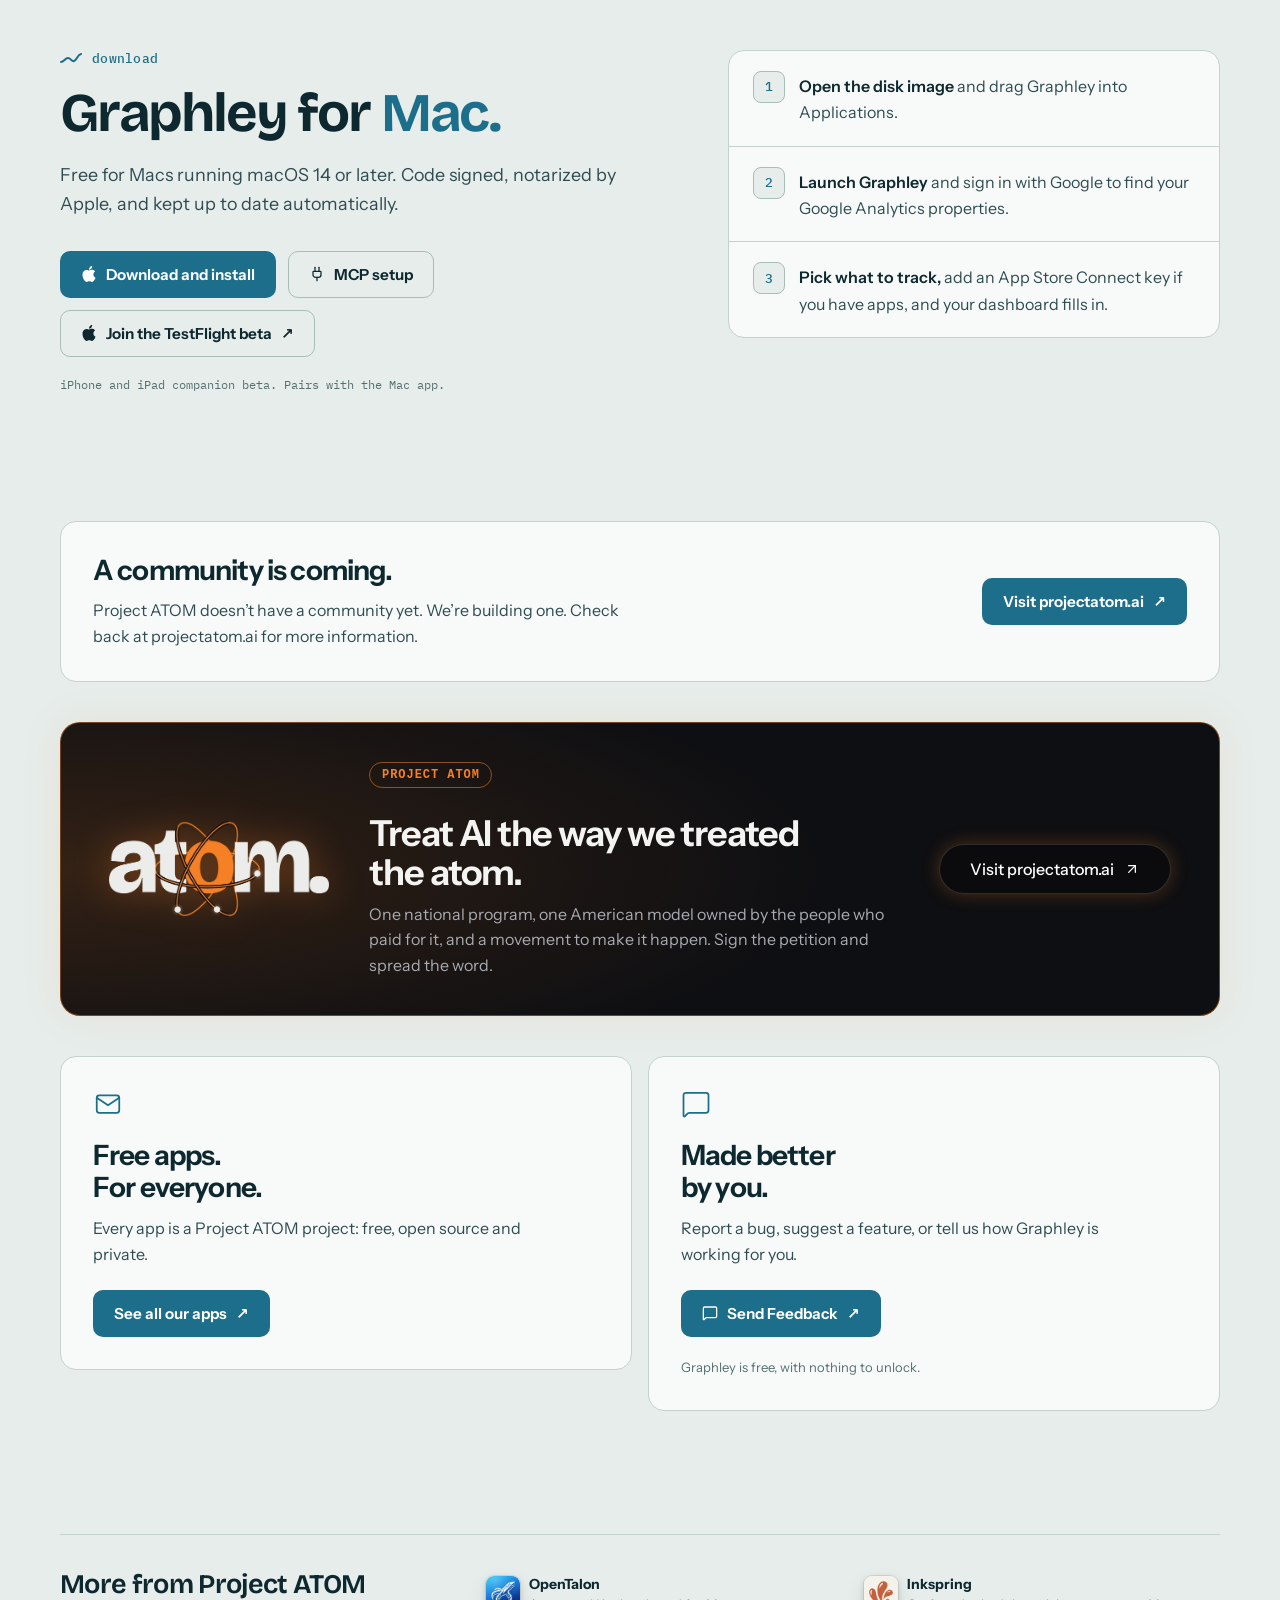
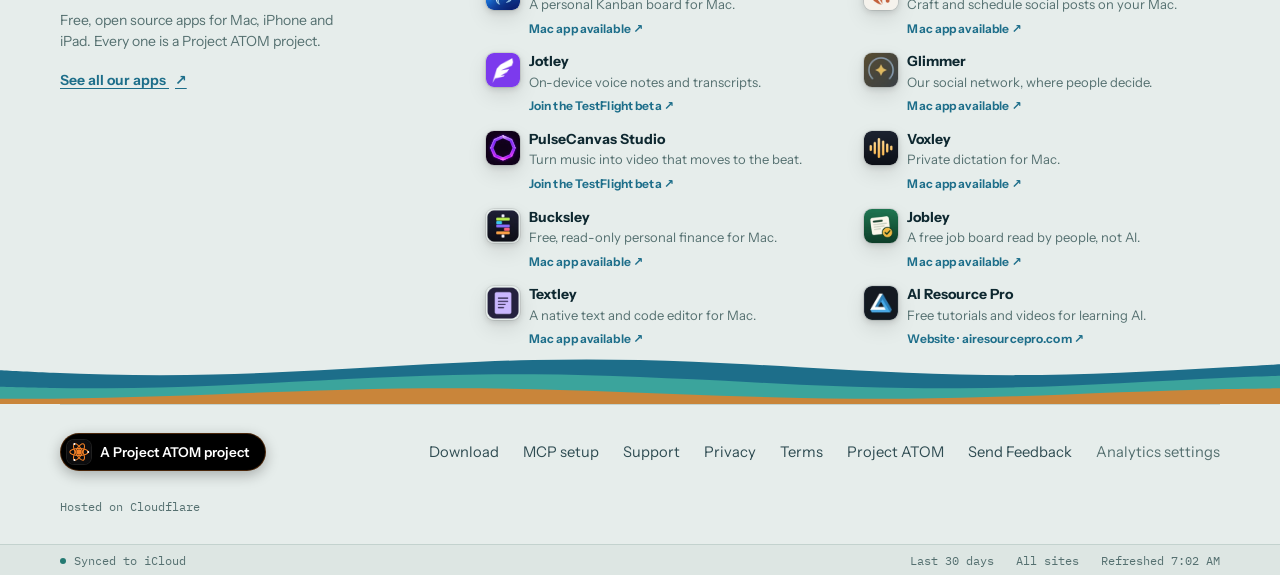
==== commit e10901a6: "Merge main into atom-icon-pill Co-Authored-By: Claude Opus 5.5 <noreply@anthropic.com> Claude-Sessio" ====
--- a/index.html
+++ b/index.html
@@ -293,7 +293,7 @@
         <div class="about-card">
           <svg class="about-icon" width="30" height="30" viewBox="0 0 24 24" fill="none" stroke="currentColor" stroke-width="1.4" stroke-linecap="round" stroke-linejoin="round" aria-hidden="true"><rect x="3" y="5" width="18" height="14" rx="2"/><path d="m3 7 9 6 9-6"/></svg>
           <h2 id="about-us-title">Free apps.<br>For everyone.</h2>
-          <p>Every app is made by Project ATOM: free, open source and private.</p>
+          <p>Every app is a Project ATOM project: free, open source and private.</p>
           <a class="button" href="https://projectatom.ai/apps" target="_blank" rel="noopener noreferrer">See all our apps <span aria-hidden="true">↗</span></a>
         </div>
         <div class="about-card">
@@ -314,7 +314,7 @@
       <div class="family-inner">
         <div class="family-about">
           <h2 id="atom-family-title" class="family-title">More from Project ATOM</h2>
-          <p>Free, open source apps for Mac, iPhone and iPad. Every one is made by Project ATOM.</p>
+          <p>Free, open source apps for Mac, iPhone and iPad. Every one is a Project ATOM project.</p>
           <a class="family-hub" href="https://projectatom.ai/apps">See all our apps&nbsp;<span aria-hidden="true">↗</span></a>
         </div>
         <ul class="family-apps" aria-label="Project ATOM apps">
@@ -395,7 +395,7 @@
 
   <footer>
     <div class="shell footer">
-      <a class="product-credit" href="https://projectatom.ai/" target="_blank" rel="noopener noreferrer"><img src="/project-atom/atom-credit.webp" width="46" height="20" alt="" style="width:46px;height:20px;border-radius:0;box-shadow:none;outline:0;border:0;filter:none"><span>Made by Project ATOM</span></a>
+      <a class="product-credit" href="https://projectatom.ai/" target="_blank" rel="noopener noreferrer"><img src="/project-atom/atom-icon.svg?v=20261127" width="24" height="24" alt="" style="width:24px;height:24px;border-radius:7px;box-shadow:0 0 0 1px rgba(255,255,255,.12);outline:0;border:0;filter:none"><span>A Project ATOM project</span></a>
       <nav aria-label="Footer"><a href="/download/">Download</a><a href="/mcp/">MCP setup</a><a href="/help/">Support</a><a href="/privacy/">Privacy</a><a href="/terms/">Terms</a><a href="https://projectatom.ai/">Project ATOM</a><a href="https://projectatom.ai/apps?app=graphley#feedback">Send Feedback</a></nav>
     </div>
     <div class="shell footer-credit">
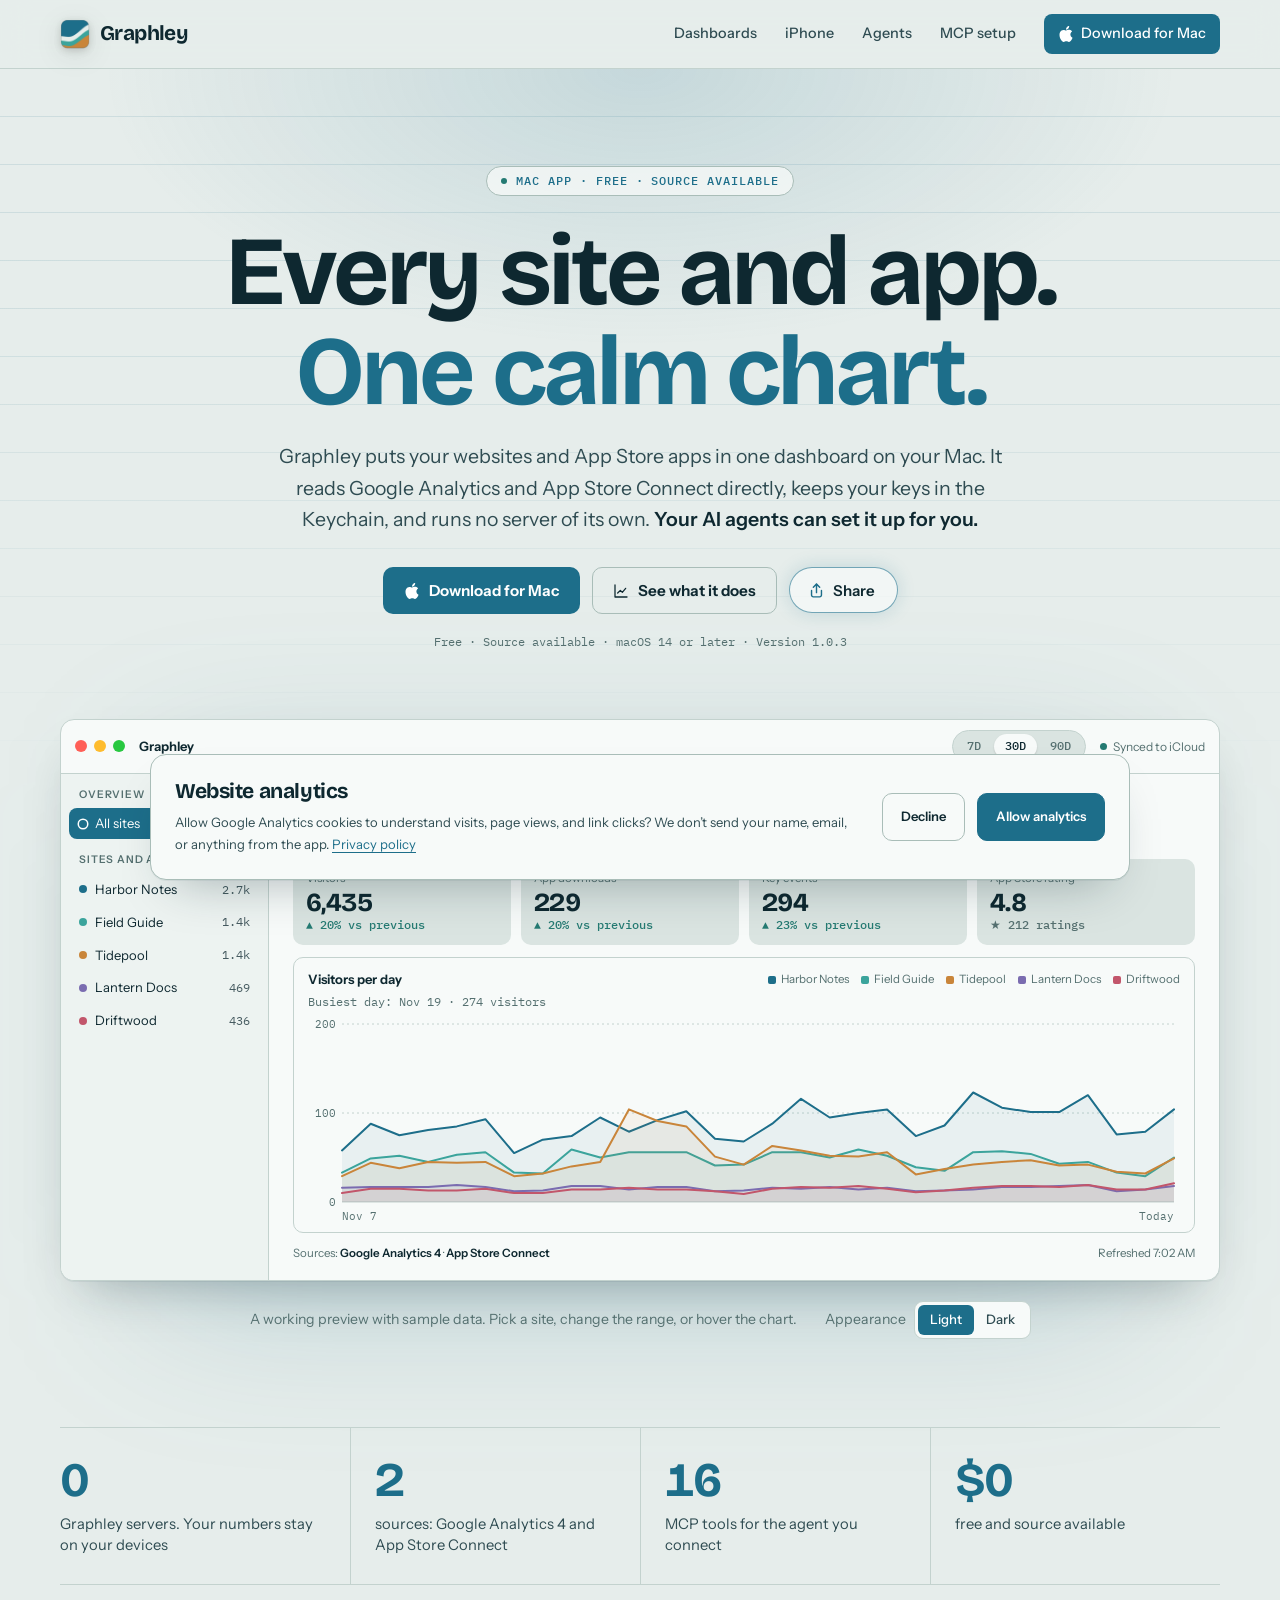
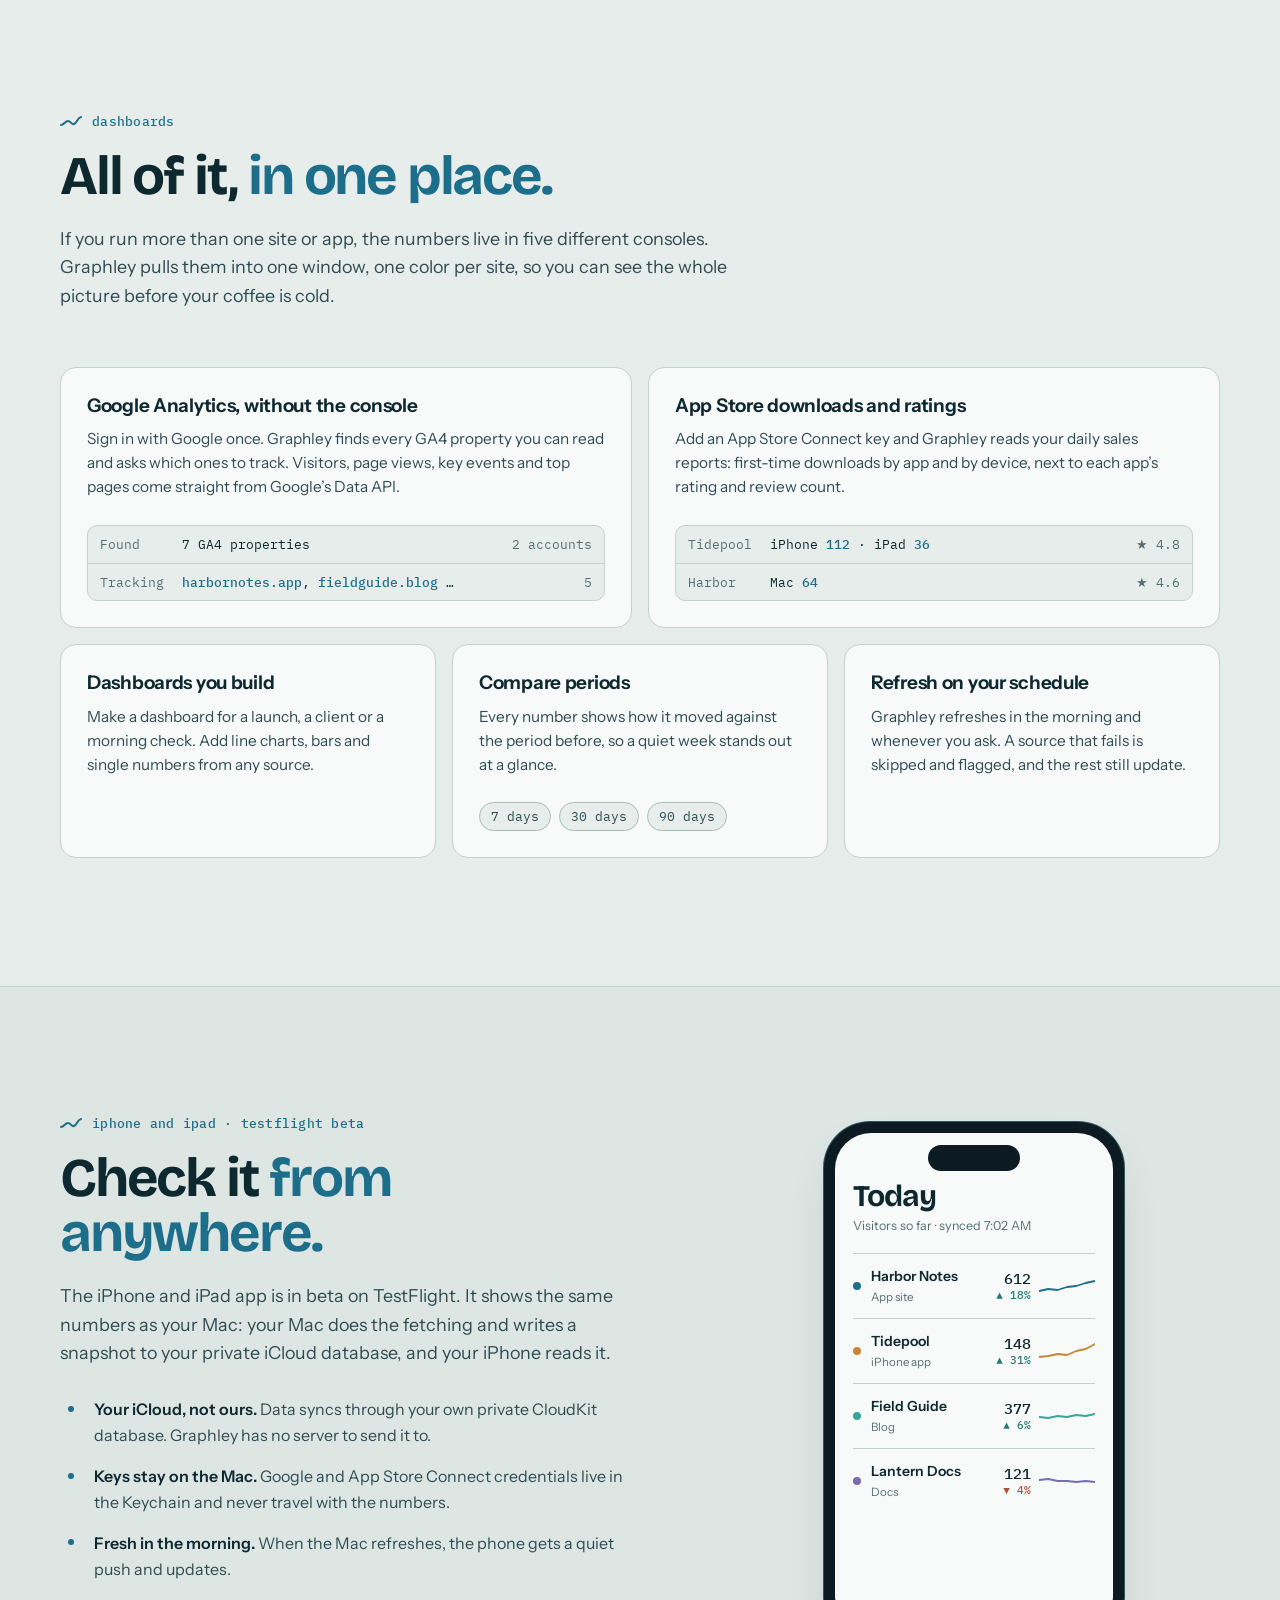
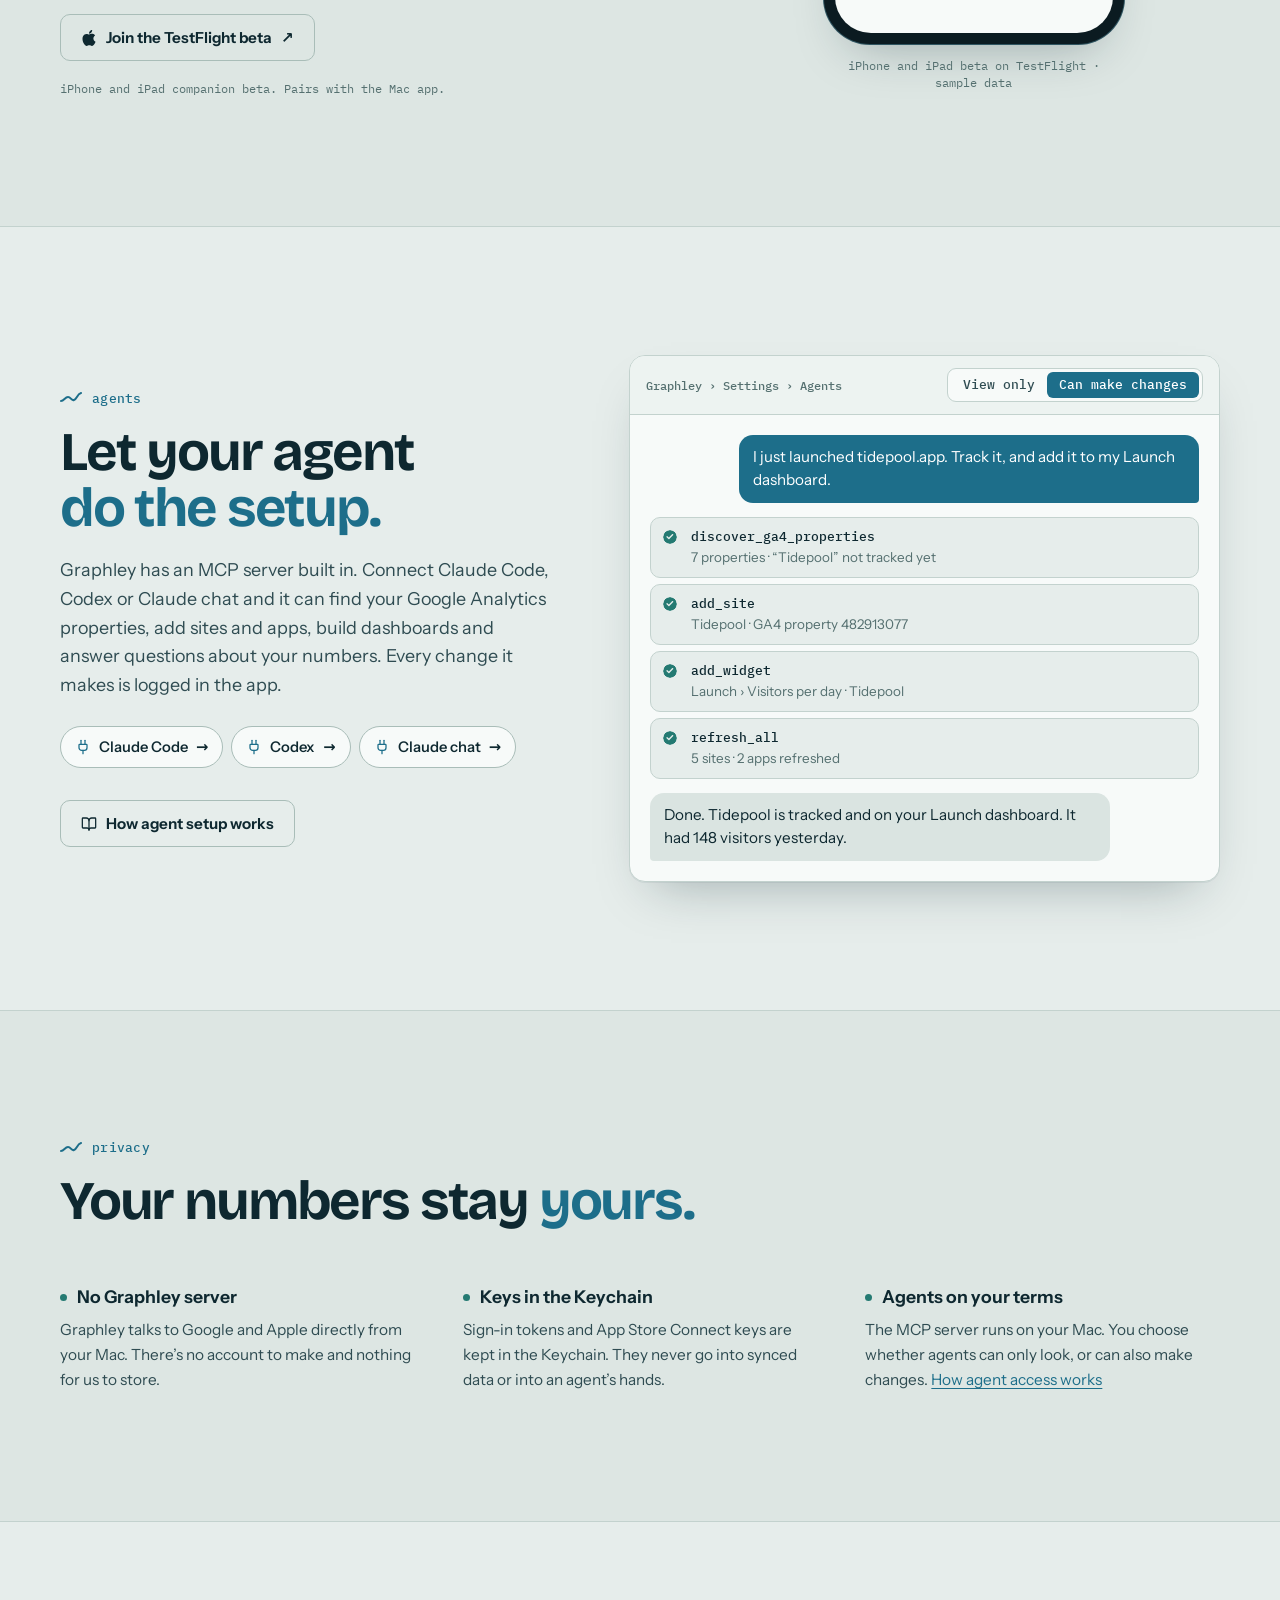
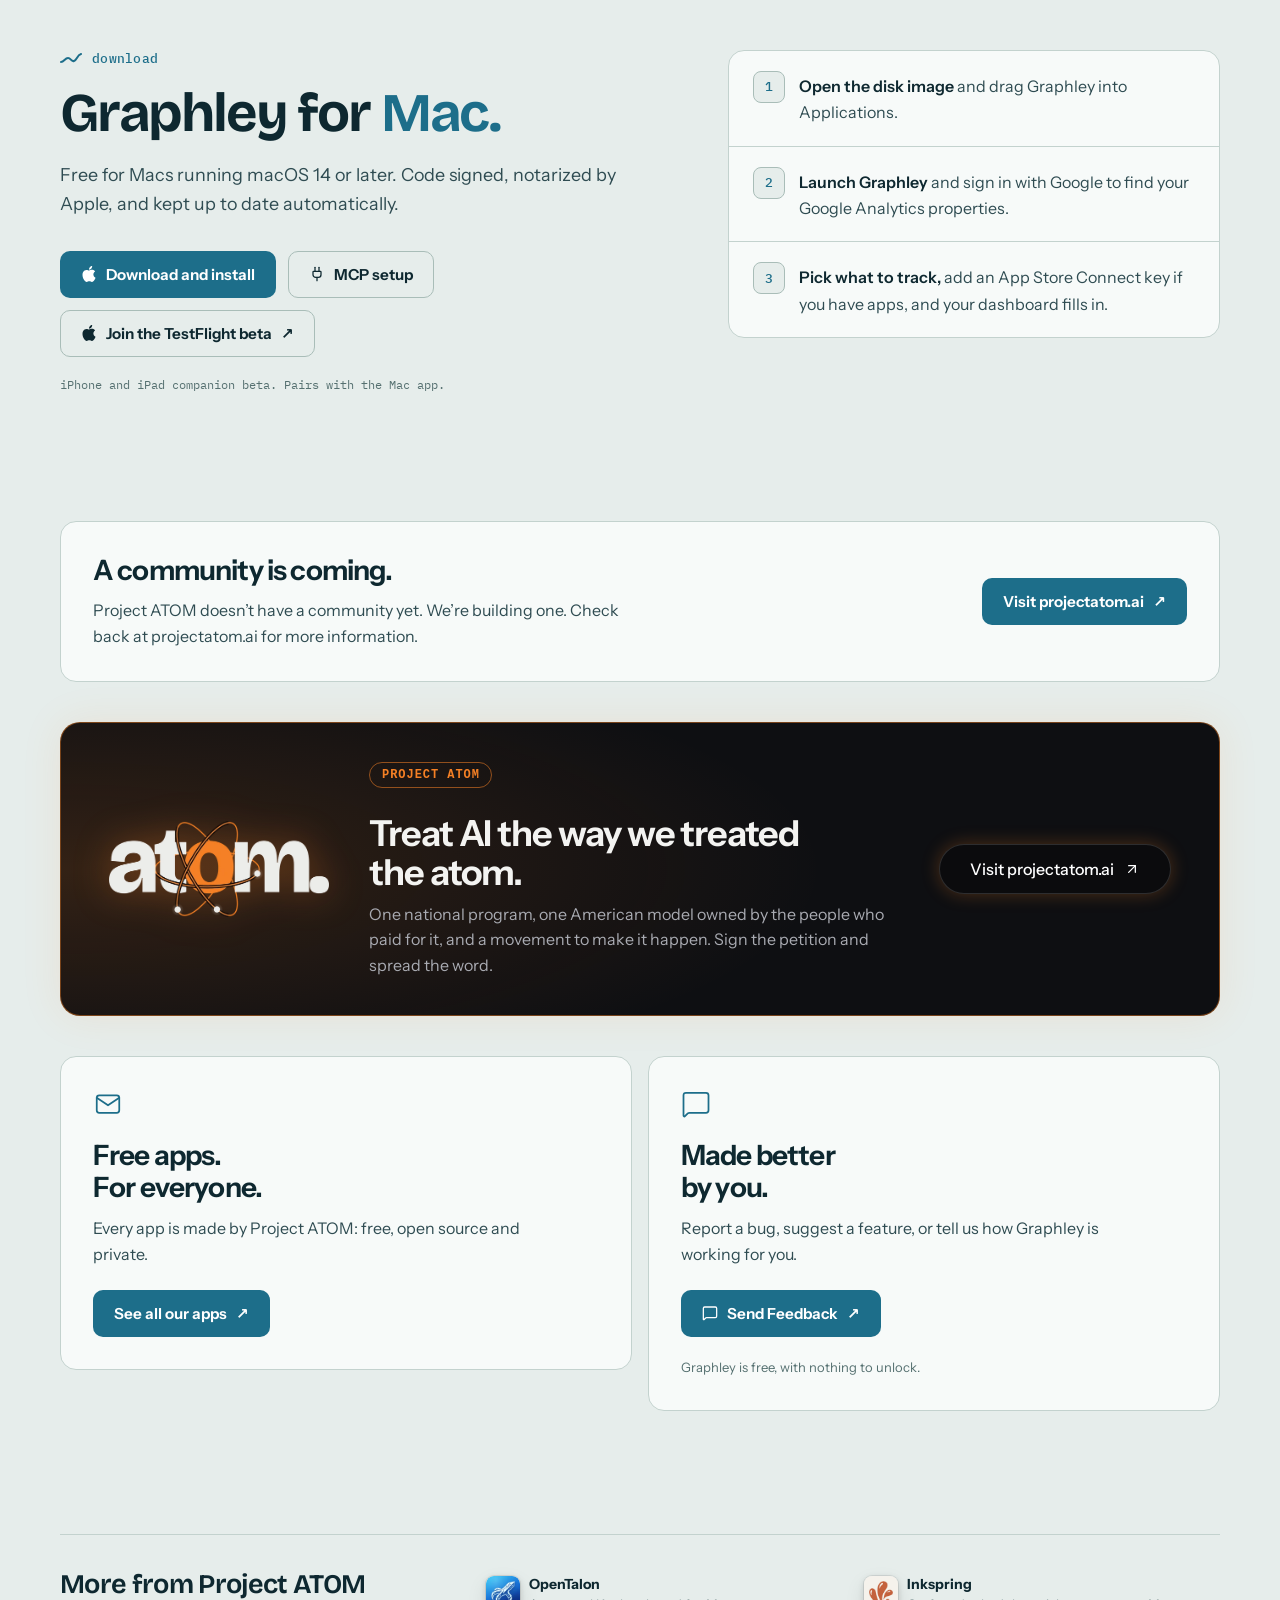
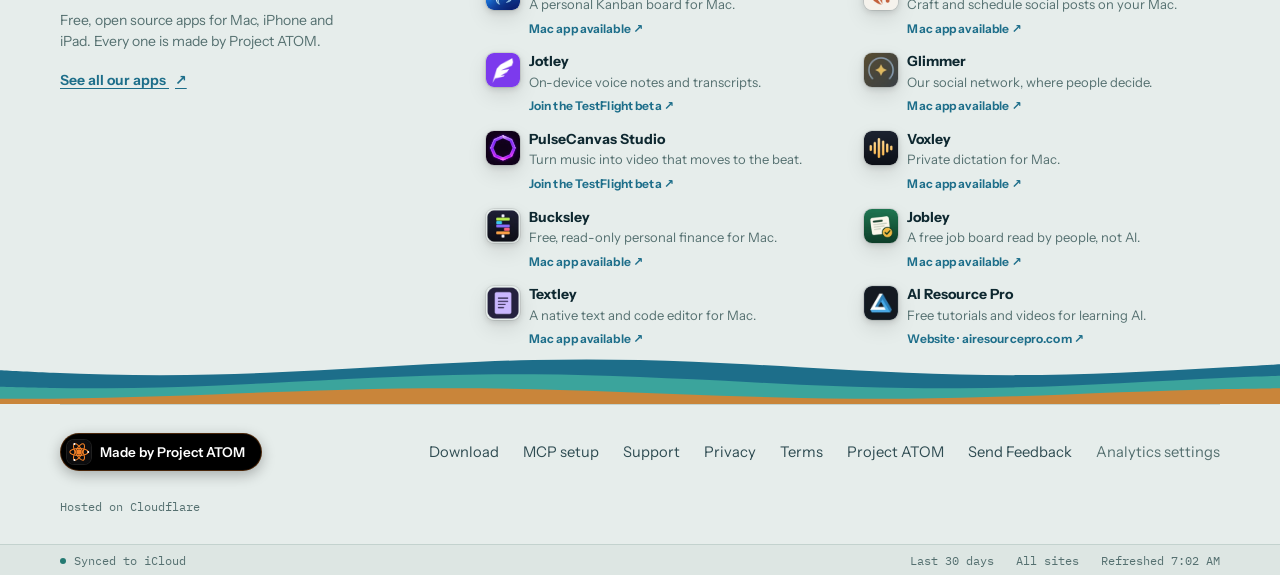
==== commit 82eb70d0: "Merge remote-tracking branch 'origin/main' into made-by-project-atom # Conflicts: #	404.html #	downl" ====
--- a/index.html
+++ b/index.html
@@ -293,7 +293,7 @@
         <div class="about-card">
           <svg class="about-icon" width="30" height="30" viewBox="0 0 24 24" fill="none" stroke="currentColor" stroke-width="1.4" stroke-linecap="round" stroke-linejoin="round" aria-hidden="true"><rect x="3" y="5" width="18" height="14" rx="2"/><path d="m3 7 9 6 9-6"/></svg>
           <h2 id="about-us-title">Free apps.<br>For everyone.</h2>
-          <p>Every app is a Project ATOM project: free, open source and private.</p>
+          <p>Every app is made by Project ATOM: free, open source and private.</p>
           <a class="button" href="https://projectatom.ai/apps" target="_blank" rel="noopener noreferrer">See all our apps <span aria-hidden="true">↗</span></a>
         </div>
         <div class="about-card">
@@ -314,7 +314,7 @@
       <div class="family-inner">
         <div class="family-about">
           <h2 id="atom-family-title" class="family-title">More from Project ATOM</h2>
-          <p>Free, open source apps for Mac, iPhone and iPad. Every one is a Project ATOM project.</p>
+          <p>Free, open source apps for Mac, iPhone and iPad. Every one is made by Project ATOM.</p>
           <a class="family-hub" href="https://projectatom.ai/apps">See all our apps&nbsp;<span aria-hidden="true">↗</span></a>
         </div>
         <ul class="family-apps" aria-label="Project ATOM apps">
@@ -395,7 +395,7 @@
 
   <footer>
     <div class="shell footer">
-      <a class="product-credit" href="https://projectatom.ai/" target="_blank" rel="noopener noreferrer"><img src="/project-atom/atom-icon.svg?v=20261127" width="24" height="24" alt="" style="width:24px;height:24px;border-radius:7px;box-shadow:0 0 0 1px rgba(255,255,255,.12);outline:0;border:0;filter:none"><span>A Project ATOM project</span></a>
+      <a class="product-credit" href="https://projectatom.ai/" target="_blank" rel="noopener noreferrer"><img src="/project-atom/atom-icon.svg?v=20261127" width="24" height="24" alt="" style="width:24px;height:24px;border-radius:7px;box-shadow:0 0 0 1px rgba(255,255,255,.12);outline:0;border:0;filter:none"><span>Made by Project ATOM</span></a>
       <nav aria-label="Footer"><a href="/download/">Download</a><a href="/mcp/">MCP setup</a><a href="/help/">Support</a><a href="/privacy/">Privacy</a><a href="/terms/">Terms</a><a href="https://projectatom.ai/">Project ATOM</a><a href="https://projectatom.ai/apps?app=graphley#feedback">Send Feedback</a></nav>
     </div>
     <div class="shell footer-credit">
